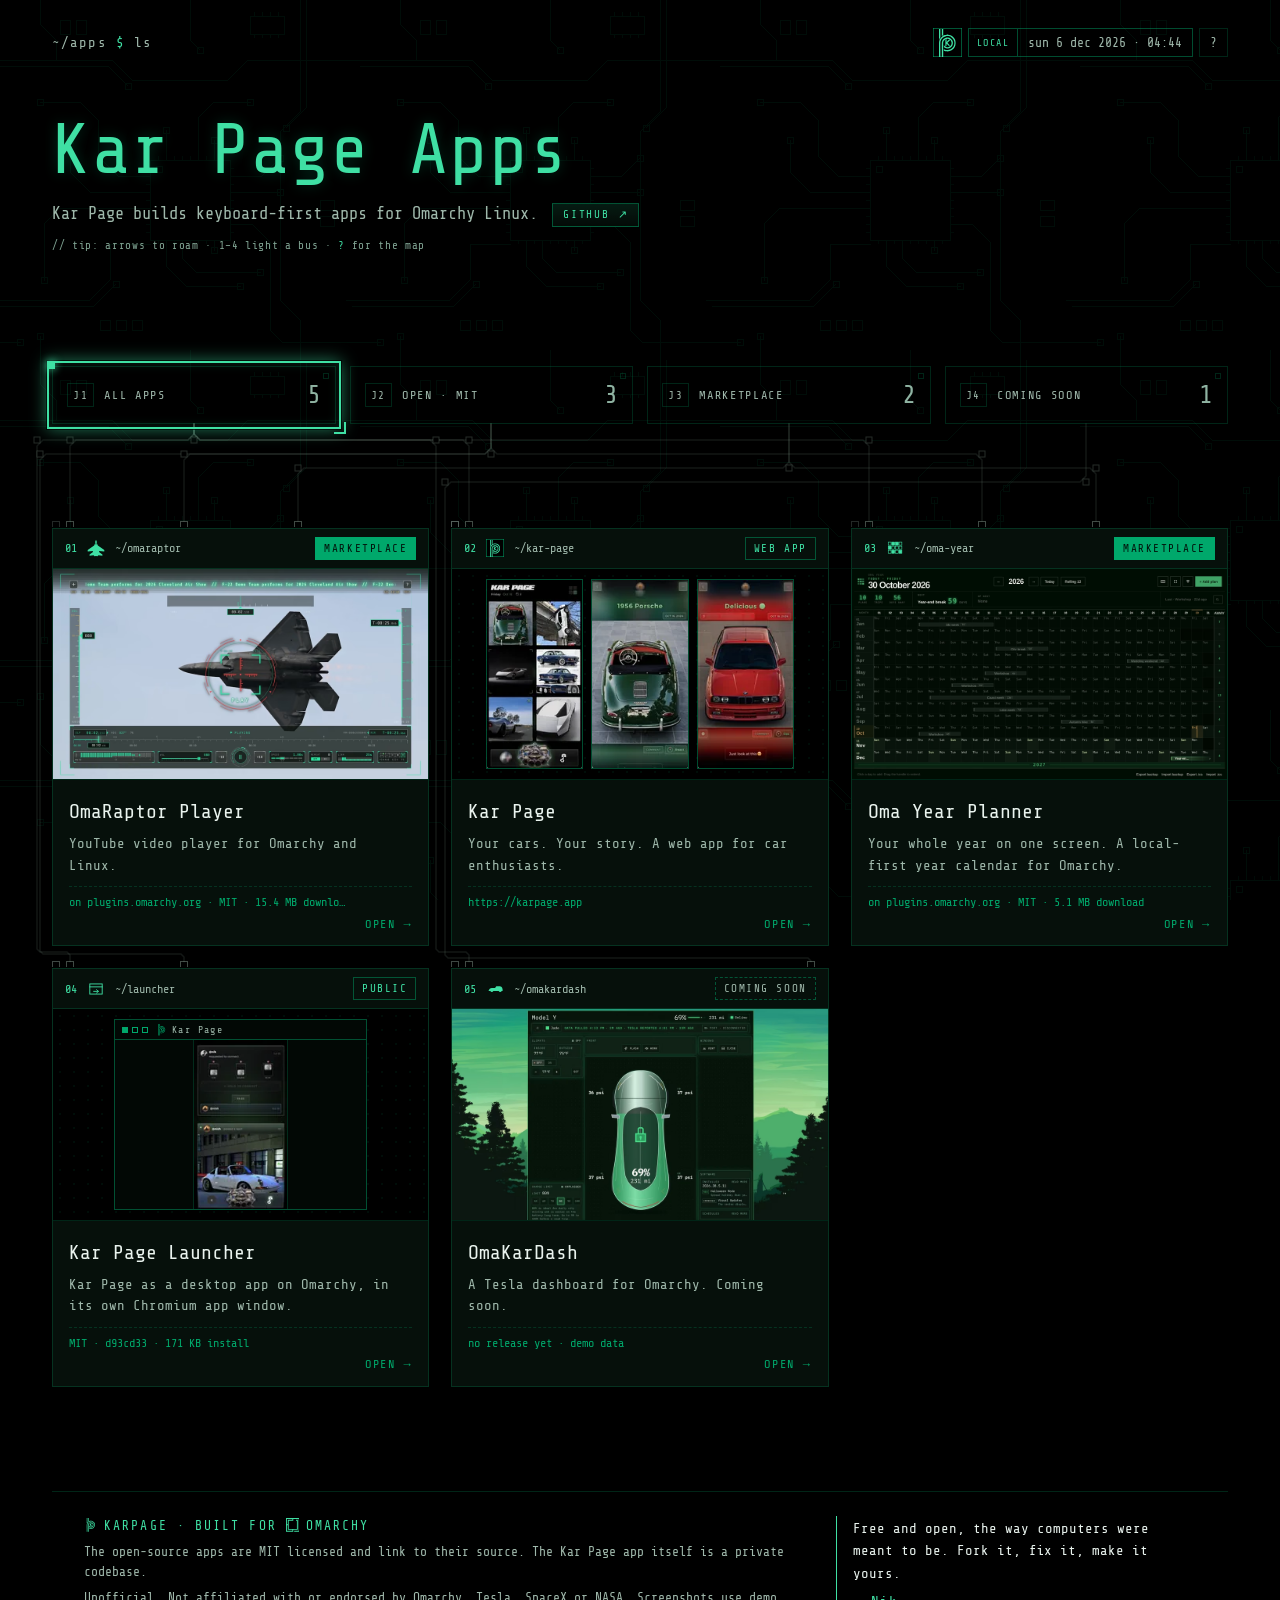
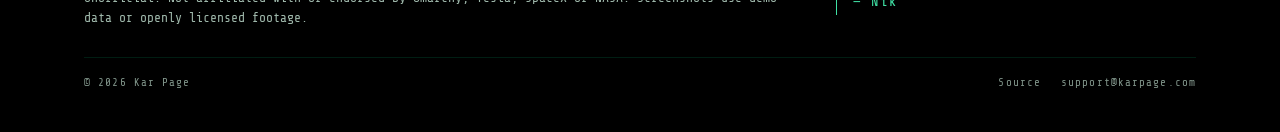
==== site/index.html @ 8bc7c460 "Home: circuit-trace board, calm header, stacked phone top bar, faint PCB background - Filter becomes" ====
<!DOCTYPE html>
<html lang="en">
<head>
<meta charset="utf-8">
<meta name="viewport" content="width=device-width, initial-scale=1, maximum-scale=1, user-scalable=no">
<meta name="color-scheme" content="dark">
<meta name="theme-color" content="#000000">
<meta name="referrer" content="no-referrer">
<meta http-equiv="Content-Security-Policy" content="default-src 'self'; img-src 'self'; style-src 'self'; script-src 'self'; font-src 'self'; base-uri 'none'; form-action 'none'; object-src 'none'; frame-src https://karpage.app">
<title>Kar Page Apps</title>
<meta name="description" content="Kar Page Apps: Open tools for people who drive computers. OmaRaptor Player, a free YouTube video player for Omarchy and Linux, plus Kar Page, Oma Year Planner, the Kar Page Launcher and OmaKarDash.">
<meta name="keywords" content="Omarchy apps, YouTube player, video player, YouTube video player for Omarchy, YouTube video player for Linux, Hyprland, mpv, yt-dlp, OmaRaptor Player, Kar Page, Oma Year Planner">
<link rel="canonical" href="https://apps.karpage.com/">
<meta property="og:type" content="website">
<meta property="og:site_name" content="Kar Page Apps">
<meta property="og:title" content="Kar Page Apps">
<meta property="og:description" content="Kar Page Apps: Open tools for people who drive computers. OmaRaptor Player, a free YouTube video player for Omarchy and Linux, plus Kar Page, Oma Year Planner, the Kar Page Launcher and OmaKarDash.">
<meta property="og:url" content="https://apps.karpage.com/">
<meta property="og:image" content="https://apps.karpage.com/img/og-home.png">
<meta property="og:image:type" content="image/png">
<meta property="og:image:width" content="1200">
<meta property="og:image:height" content="630">
<meta property="og:image:alt" content="Kar Page Apps: a jade terminal window running ~/apps $ ls">
<meta name="twitter:image" content="https://apps.karpage.com/img/og-home.png">
<meta name="twitter:card" content="summary_large_image">
<link rel="icon" href="favicon.ico" sizes="16x16 32x32 48x48">
<link rel="icon" href="favicon.svg" type="image/svg+xml">
<link rel="apple-touch-icon" href="apple-touch-icon.png">
<link rel="manifest" href="site.webmanifest">
<link rel="preload" href="fonts/ShareTechMono-Regular.woff2" as="font" type="font/woff2" crossorigin>
<link rel="stylesheet" href="styles.css">
</head>
<body class="home">
<svg class="kpm-defs" width="0" height="0" aria-hidden="true" focusable="false"><defs><linearGradient id="kpm-g" x1="0" y1="0" x2="1" y2="1"><stop offset="0" stop-color="#a6f7d8"/><stop offset=".42" stop-color="#3fe0a4"/><stop offset=".5" stop-color="#7cefc4"/><stop offset=".58" stop-color="#3fe0a4"/><stop offset="1" stop-color="#1fb47f"/></linearGradient></defs><symbol id="kpm" viewBox="0 0 2500 4172"><path fill-rule="evenodd" d="M1 4171C0 4170 0 2060 1 2036C9 1872 42 1727 107 1579C117 1556 144 1503 156 1481C235 1339 340 1215 466 1113C584 1017 719 944 864 897C956 867 1055 848 1154 840C1215 835 1289 835 1352 841C1601 861 1838 955 2034 1113C2136 1195 2228 1297 2299 1407C2347 1481 2387 1559 2418 1641C2459 1748 2486 1864 2495 1980C2499 2019 2499 2037 2499 2086C2499 2136 2499 2153 2495 2193C2468 2516 2317 2814 2071 3029C2031 3063 1989 3095 1942 3127C1707 3284 1427 3355 1144 3331C1006 3320 872 3286 745 3230L727 3222 L727 3107C727 3015 727 2993 728 2992C729 2992 737 2996 745 3001C765 3012 812 3035 832 3044C949 3094 1067 3122 1193 3129C1218 3130 1282 3130 1307 3129C1539 3116 1755 3029 1931 2878C2105 2728 2227 2522 2273 2298C2287 2228 2293 2174 2294 2101C2295 2029 2291 1980 2280 1915C2234 1631 2071 1379 1830 1217C1752 1165 1669 1125 1580 1095C1495 1067 1414 1051 1316 1044C1293 1042 1207 1042 1184 1044C1128 1048 1092 1053 1044 1063C910 1089 785 1141 671 1217C572 1283 483 1367 412 1463C329 1574 270 1699 237 1832C223 1888 214 1939 208 2006C207 2024 207 2090 206 3098L206 4172 L103 4172C47 4172 1 4172 1 4171ZM422 4171C422 4170 422 3691 422 3106C423 2113 423 2042 424 2024C427 1990 431 1963 436 1937C463 1785 532 1646 637 1530C661 1503 701 1466 731 1441C851 1345 994 1284 1146 1265C1185 1260 1196 1260 1250 1260C1304 1260 1315 1260 1354 1265C1483 1281 1607 1328 1714 1401C1832 1481 1927 1590 1991 1718C2095 1925 2106 2172 2021 2389C1990 2467 1949 2538 1896 2603C1853 2657 1802 2707 1746 2748C1583 2871 1378 2929 1174 2910C1015 2896 864 2836 740 2738L727 2728 L727 2578C727 2434 727 2429 729 2429C730 2429 732 2432 735 2436C757 2469 796 2514 827 2542C925 2632 1042 2687 1171 2703C1199 2707 1209 2708 1250 2708C1291 2708 1301 2707 1329 2703C1529 2678 1702 2558 1798 2380C1841 2302 1865 2217 1871 2125C1873 2103 1872 2048 1870 2027C1859 1921 1826 1829 1769 1742C1744 1706 1723 1680 1690 1647C1668 1625 1656 1614 1636 1598C1497 1488 1319 1443 1144 1473C952 1506 785 1629 696 1803C660 1873 640 1941 630 2026C629 2041 629 2104 628 3106L628 4172 L525 4172C444 4172 423 4172 422 4171ZM1333 2400L1130 2198 L1130 2300C1130 2356 1130 2409 1129 2419C1127 2447 1123 2465 1111 2488C1089 2532 1048 2565 998 2578C985 2582 970 2584 959 2584L950 2584 L950 2135L951 1686 L953 1674C965 1620 1000 1575 1047 1550C1059 1544 1075 1538 1087 1536C1095 1534 1126 1531 1129 1532C1130 1533 1130 1558 1130 1734L1130 1934 L1268 1793C1366 1693 1408 1650 1414 1645C1420 1640 1428 1636 1438 1631C1456 1622 1466 1618 1483 1614C1494 1612 1496 1612 1516 1612C1535 1612 1540 1612 1548 1614C1576 1620 1601 1631 1630 1651C1644 1660 1646 1663 1645 1664C1645 1666 1294 2026 1269 2051L1254 2067 L1401 2215C1482 2296 1550 2365 1553 2367C1563 2380 1574 2399 1580 2416C1594 2455 1593 2501 1579 2539C1573 2557 1561 2578 1550 2591C1547 2595 1537 2603 1536 2603C1536 2603 1444 2512 1333 2400ZM0 1621C0 1620 0 1255 0 810L0 0 L103 0L206 0 L206 632L206 1262 L196 1276C122 1371 59 1481 13 1598C4 1620 2 1624 0 1621ZM422 1042C422 1041 422 806 422 520L422 0 L525 0L628 0 L628 456L628 911 L610 921C555 951 500 986 447 1026C435 1035 425 1043 424 1043C423 1043 423 1042 422 1042Z"/></symbol></svg>
<a class="skip" href="#apps">Skip to apps</a>
<div class="wrap home-w">
<svg class="tr" id="tr" aria-hidden="true" focusable="false"></svg>
<header class="mast">
<div class="mhead">
<p class="prompt">~/apps <span>$</span> ls</p>
<h1>Kar Page Apps</h1>
<div class="ckrow"><button class="kpbox" type="button" aria-haspopup="dialog" aria-label="Kar Page. Open the preview card"><svg class="kpm" viewBox="0 0 2500 4172" aria-hidden="true" focusable="false"><use href="#kpm"/></svg></button><p class="clock" aria-hidden="true"><b>local</b><time>--- -- --- ---- · --:--</time></p><span class="keys qk" aria-hidden="true"><span class="qw"><kbd data-key="ArrowLeft">←</kbd><kbd data-key="ArrowUp">↑</kbd><kbd data-key="ArrowDown">↓</kbd><kbd data-key="ArrowRight">→</kbd></span><kbd class="qq" data-key="?">?</kbd></span></div>
</div>
<div class="pitchrow"><p class="pitch">Kar Page builds keyboard-first apps for Omarchy Linux.</p><a class="kact" href="https://github.com/KarPage" rel="noopener"><span class="kact-k">GITHUB</span><span class="kact-a" aria-hidden="true">↗</span></a></div>
<p class="ktip" aria-hidden="true"><span>// tip:</span> <i class="t-kb">arrows to roam · 1–4 light a bus · <b>?</b> for the map</i><i class="t-touch">tap a bus to light its apps · tap a card to open</i></p>
<!-- hand-made home board: tools/build-site.py leaves index.html alone -->
<p class="probe" id="probe" aria-live="polite"><span class="probe-t"></span><button class="reset" type="button" hidden>× ALL</button></p>
<div class="pads" role="group" aria-label="Filter apps"><button class="pad" type="button" aria-pressed="false" aria-controls="grid" data-filter="all" data-name="all apps" aria-label="All apps: 5 apps"><i class="pled" aria-hidden="true"></i><span class="ref" aria-hidden="true">J1</span><span class="pk" aria-hidden="true"><span class="pl">all apps</span><span class="ps">all</span></span><span class="pv" aria-hidden="true">5</span></button><button class="pad" type="button" aria-pressed="false" aria-controls="grid" data-filter="open" data-name="open source · MIT" aria-label="Open source · mit: 3 apps"><i class="pled" aria-hidden="true"></i><span class="ref" aria-hidden="true">J2</span><span class="pk" aria-hidden="true"><span class="pl">open · MIT</span><span class="ps">open</span></span><span class="pv" aria-hidden="true">3</span></button><button class="pad" type="button" aria-pressed="false" aria-controls="grid" data-filter="marketplace" data-name="omarchy marketplace" aria-label="Omarchy marketplace: 2 apps"><i class="pled" aria-hidden="true"></i><span class="ref" aria-hidden="true">J3</span><span class="pk" aria-hidden="true"><span class="pl">marketplace</span><span class="ps">mkt</span></span><span class="pv" aria-hidden="true">2</span></button><button class="pad" type="button" aria-pressed="false" aria-controls="grid" data-filter="soon" data-name="coming soon" aria-label="Coming soon: 1 app"><i class="pled" aria-hidden="true"></i><span class="ref" aria-hidden="true">J4</span><span class="pk" aria-hidden="true"><span class="pl">coming soon</span><span class="ps">soon</span></span><span class="pv" aria-hidden="true">1</span></button></div>
<div class="bus" aria-hidden="true"></div>
</header>
<main id="apps" tabindex="-1">
<ul class="tiles" id="grid">
<li data-tags="all open marketplace"><a class="tile" href="/omaraptor">
<div class="tile-bar"><span class="num">01</span><span class="mark" aria-hidden="true"><svg viewBox="0 0 32 32" fill="currentColor"><path fill-rule="evenodd" d="M16 1.25 17.3 4.6 17.9 8.4 19.3 11.6 30.75 19.6 30.75 22 21.3 21.4 21.9 23.6 27.4 27.6 27.4 29.9 20.4 28.9 18.6 30.75 16 30 13.4 30.75 11.6 28.9 4.6 29.9 4.6 27.6 10.1 23.6 10.7 21.4 1.25 22 1.25 19.6 12.7 11.6 14.1 8.4 14.7 4.6ZM16 5.4 16.75 8 16 11.2 15.25 8Z"/></svg></span><span class="tile-path">~/omaraptor</span><span class="badge s-marketplace">MARKETPLACE</span></div>
<div class="tile-shot"><picture><source type="image/avif" srcset="img/omr-f22-fs-lock.avif 1x, img/omr-f22-fs-lock-2x.avif 2x"><source type="image/webp" srcset="img/omr-f22-fs-lock.webp 1x, img/omr-f22-fs-lock-2x.webp 2x"><img draggable="false" src="img/omr-f22-fs-lock.png" alt="OmaRaptor Player fullscreen: the reticle locks on an F-22 Raptor filling the frame, with the full cockpit HUD, title ticker, heading tape, volume and remaining-time tapes, the control bar and the live audio meter." width="960" height="540" decoding="async" loading="eager" fetchpriority="high"></picture></div>
<div class="tile-body"><h2>OmaRaptor Player</h2><p>YouTube video player for Omarchy and Linux.</p><code class="tile-meta">on plugins.omarchy.org · MIT · 15.4 MB download</code><span class="go" aria-hidden="true">OPEN →</span></div>
</a></li>
<li data-tags="all"><a class="tile" href="/kar-page">
<div class="tile-bar"><span class="num">02</span><span class="mark kp" aria-hidden="true"><svg viewBox="0 0 2500 4172" fill="currentColor"><path fill-rule="evenodd" d="M1 4171C0 4170 0 2060 1 2036C9 1872 42 1727 107 1579C117 1556 144 1503 156 1481C235 1339 340 1215 466 1113C584 1017 719 944 864 897C956 867 1055 848 1154 840C1215 835 1289 835 1352 841C1601 861 1838 955 2034 1113C2136 1195 2228 1297 2299 1407C2347 1481 2387 1559 2418 1641C2459 1748 2486 1864 2495 1980C2499 2019 2499 2037 2499 2086C2499 2136 2499 2153 2495 2193C2468 2516 2317 2814 2071 3029C2031 3063 1989 3095 1942 3127C1707 3284 1427 3355 1144 3331C1006 3320 872 3286 745 3230L727 3222 L727 3107C727 3015 727 2993 728 2992C729 2992 737 2996 745 3001C765 3012 812 3035 832 3044C949 3094 1067 3122 1193 3129C1218 3130 1282 3130 1307 3129C1539 3116 1755 3029 1931 2878C2105 2728 2227 2522 2273 2298C2287 2228 2293 2174 2294 2101C2295 2029 2291 1980 2280 1915C2234 1631 2071 1379 1830 1217C1752 1165 1669 1125 1580 1095C1495 1067 1414 1051 1316 1044C1293 1042 1207 1042 1184 1044C1128 1048 1092 1053 1044 1063C910 1089 785 1141 671 1217C572 1283 483 1367 412 1463C329 1574 270 1699 237 1832C223 1888 214 1939 208 2006C207 2024 207 2090 206 3098L206 4172 L103 4172C47 4172 1 4172 1 4171ZM422 4171C422 4170 422 3691 422 3106C423 2113 423 2042 424 2024C427 1990 431 1963 436 1937C463 1785 532 1646 637 1530C661 1503 701 1466 731 1441C851 1345 994 1284 1146 1265C1185 1260 1196 1260 1250 1260C1304 1260 1315 1260 1354 1265C1483 1281 1607 1328 1714 1401C1832 1481 1927 1590 1991 1718C2095 1925 2106 2172 2021 2389C1990 2467 1949 2538 1896 2603C1853 2657 1802 2707 1746 2748C1583 2871 1378 2929 1174 2910C1015 2896 864 2836 740 2738L727 2728 L727 2578C727 2434 727 2429 729 2429C730 2429 732 2432 735 2436C757 2469 796 2514 827 2542C925 2632 1042 2687 1171 2703C1199 2707 1209 2708 1250 2708C1291 2708 1301 2707 1329 2703C1529 2678 1702 2558 1798 2380C1841 2302 1865 2217 1871 2125C1873 2103 1872 2048 1870 2027C1859 1921 1826 1829 1769 1742C1744 1706 1723 1680 1690 1647C1668 1625 1656 1614 1636 1598C1497 1488 1319 1443 1144 1473C952 1506 785 1629 696 1803C660 1873 640 1941 630 2026C629 2041 629 2104 628 3106L628 4172 L525 4172C444 4172 423 4172 422 4171ZM1333 2400L1130 2198 L1130 2300C1130 2356 1130 2409 1129 2419C1127 2447 1123 2465 1111 2488C1089 2532 1048 2565 998 2578C985 2582 970 2584 959 2584L950 2584 L950 2135L951 1686 L953 1674C965 1620 1000 1575 1047 1550C1059 1544 1075 1538 1087 1536C1095 1534 1126 1531 1129 1532C1130 1533 1130 1558 1130 1734L1130 1934 L1268 1793C1366 1693 1408 1650 1414 1645C1420 1640 1428 1636 1438 1631C1456 1622 1466 1618 1483 1614C1494 1612 1496 1612 1516 1612C1535 1612 1540 1612 1548 1614C1576 1620 1601 1631 1630 1651C1644 1660 1646 1663 1645 1664C1645 1666 1294 2026 1269 2051L1254 2067 L1401 2215C1482 2296 1550 2365 1553 2367C1563 2380 1574 2399 1580 2416C1594 2455 1593 2501 1579 2539C1573 2557 1561 2578 1550 2591C1547 2595 1537 2603 1536 2603C1536 2603 1444 2512 1333 2400ZM0 1621C0 1620 0 1255 0 810L0 0 L103 0L206 0 L206 632L206 1262 L196 1276C122 1371 59 1481 13 1598C4 1620 2 1624 0 1621ZM422 1042C422 1041 422 806 422 520L422 0 L525 0L628 0 L628 456L628 911 L610 921C555 951 500 986 447 1026C435 1035 425 1043 424 1043C423 1043 423 1042 422 1042Z"/></svg></span><span class="tile-path">~/kar-page</span><span class="badge s-web-app">WEB APP</span></div>
<div class="tile-shot trio"><img draggable="false" src="img/kp-t1-grid.webp" srcset="img/kp-t1-grid.webp 1x, img/kp-t1-grid-2x.webp 2x" alt="Kar Page home grid of car spots" width="122" height="240" decoding="async" loading="lazy"><img draggable="false" src="img/kp-t2-porsche.webp" srcset="img/kp-t2-porsche.webp 1x, img/kp-t2-porsche-2x.webp 2x" alt="Kar Page post of a green 1956 Porsche" width="122" height="240" decoding="async" loading="lazy"><img draggable="false" src="img/kp-t3-m3.webp" srcset="img/kp-t3-m3.webp 1x, img/kp-t3-m3-2x.webp 2x" alt="Kar Page post of a red BMW M3" width="122" height="240" decoding="async" loading="lazy"></div>
<div class="tile-body"><h2>Kar Page</h2><p>Your cars. Your story. A web app for car enthusiasts.</p><code class="tile-meta">https://karpage.app</code><span class="go" aria-hidden="true">OPEN →</span></div>
</a></li>
<li data-tags="all open marketplace"><a class="tile" href="/oma-year">
<div class="tile-bar"><span class="num">03</span><span class="mark" aria-hidden="true"><svg viewBox="0 0 32 32" fill="none" stroke="currentColor" stroke-width="1"><rect x="4.0" y="5.5" width="5" height="5.4"/><rect x="10.4" y="5.5" width="5" height="5.4" fill="currentColor"/><rect x="16.8" y="5.5" width="5" height="5.4" fill="currentColor"/><rect x="23.2" y="5.5" width="5" height="5.4"/><rect x="4.0" y="12.7" width="5" height="5.4" fill="currentColor"/><rect x="10.4" y="12.7" width="5" height="5.4"/><rect x="16.8" y="12.7" width="5" height="5.4"/><rect x="23.2" y="12.7" width="5" height="5.4"/><rect x="4.0" y="19.9" width="5" height="5.4"/><rect x="10.4" y="19.9" width="5" height="5.4" fill="currentColor"/><rect x="16.8" y="19.9" width="5" height="5.4"/><rect x="23.2" y="19.9" width="5" height="5.4" fill="currentColor"/></svg></span><span class="tile-path">~/oma-year</span><span class="badge s-marketplace">MARKETPLACE</span></div>
<div class="tile-shot"><picture><source type="image/avif" srcset="img/oyp-board.avif 1x, img/oyp-board-2x.avif 2x"><source type="image/webp" srcset="img/oyp-board.webp 1x, img/oyp-board-2x.webp 2x"><img draggable="false" src="img/oyp-board.png" alt="Oma Year Planner with the full 2026 year on one board: the built-in demo plans Ski week, City break, Wedding weekend, Workshop, Coast week, Lake week, Autumn hike and Year-end break, with plans, trips and days-away counts on the strip and today marked in October." width="960" height="540" decoding="async" loading="lazy"></picture></div>
<div class="tile-body"><h2>Oma Year Planner</h2><p>Your whole year on one screen. A local-first year calendar for Omarchy.</p><code class="tile-meta">on plugins.omarchy.org · MIT · 5.1 MB download</code><span class="go" aria-hidden="true">OPEN →</span></div>
</a></li>
<li data-tags="all open"><a class="tile" href="/launcher">
<div class="tile-bar"><span class="num">04</span><span class="mark" aria-hidden="true"><svg viewBox="0 0 32 32" fill="none" stroke="currentColor" stroke-width="1.6" stroke-linecap="square"><rect x="5" y="7" width="22" height="18"/><path d="M5 12.2h22M12 20.2h8M17.2 17.4 20.2 20.2 17.2 23"/></svg></span><span class="tile-path">~/launcher</span><span class="badge s-public">PUBLIC</span></div>
<div class="tile-shot winbox"><div class="win"><div class="win-bar"><span class="win-ctl" aria-hidden="true"><i></i><i></i><i></i></span><b><svg class="g" aria-hidden="true" focusable="false" viewBox="0 0 2500 4172" fill="currentColor"><path fill-rule="evenodd" d="M1 4171C0 4170 0 2060 1 2036C9 1872 42 1727 107 1579C117 1556 144 1503 156 1481C235 1339 340 1215 466 1113C584 1017 719 944 864 897C956 867 1055 848 1154 840C1215 835 1289 835 1352 841C1601 861 1838 955 2034 1113C2136 1195 2228 1297 2299 1407C2347 1481 2387 1559 2418 1641C2459 1748 2486 1864 2495 1980C2499 2019 2499 2037 2499 2086C2499 2136 2499 2153 2495 2193C2468 2516 2317 2814 2071 3029C2031 3063 1989 3095 1942 3127C1707 3284 1427 3355 1144 3331C1006 3320 872 3286 745 3230L727 3222 L727 3107C727 3015 727 2993 728 2992C729 2992 737 2996 745 3001C765 3012 812 3035 832 3044C949 3094 1067 3122 1193 3129C1218 3130 1282 3130 1307 3129C1539 3116 1755 3029 1931 2878C2105 2728 2227 2522 2273 2298C2287 2228 2293 2174 2294 2101C2295 2029 2291 1980 2280 1915C2234 1631 2071 1379 1830 1217C1752 1165 1669 1125 1580 1095C1495 1067 1414 1051 1316 1044C1293 1042 1207 1042 1184 1044C1128 1048 1092 1053 1044 1063C910 1089 785 1141 671 1217C572 1283 483 1367 412 1463C329 1574 270 1699 237 1832C223 1888 214 1939 208 2006C207 2024 207 2090 206 3098L206 4172 L103 4172C47 4172 1 4172 1 4171ZM422 4171C422 4170 422 3691 422 3106C423 2113 423 2042 424 2024C427 1990 431 1963 436 1937C463 1785 532 1646 637 1530C661 1503 701 1466 731 1441C851 1345 994 1284 1146 1265C1185 1260 1196 1260 1250 1260C1304 1260 1315 1260 1354 1265C1483 1281 1607 1328 1714 1401C1832 1481 1927 1590 1991 1718C2095 1925 2106 2172 2021 2389C1990 2467 1949 2538 1896 2603C1853 2657 1802 2707 1746 2748C1583 2871 1378 2929 1174 2910C1015 2896 864 2836 740 2738L727 2728 L727 2578C727 2434 727 2429 729 2429C730 2429 732 2432 735 2436C757 2469 796 2514 827 2542C925 2632 1042 2687 1171 2703C1199 2707 1209 2708 1250 2708C1291 2708 1301 2707 1329 2703C1529 2678 1702 2558 1798 2380C1841 2302 1865 2217 1871 2125C1873 2103 1872 2048 1870 2027C1859 1921 1826 1829 1769 1742C1744 1706 1723 1680 1690 1647C1668 1625 1656 1614 1636 1598C1497 1488 1319 1443 1144 1473C952 1506 785 1629 696 1803C660 1873 640 1941 630 2026C629 2041 629 2104 628 3106L628 4172 L525 4172C444 4172 423 4172 422 4171ZM1333 2400L1130 2198 L1130 2300C1130 2356 1130 2409 1129 2419C1127 2447 1123 2465 1111 2488C1089 2532 1048 2565 998 2578C985 2582 970 2584 959 2584L950 2584 L950 2135L951 1686 L953 1674C965 1620 1000 1575 1047 1550C1059 1544 1075 1538 1087 1536C1095 1534 1126 1531 1129 1532C1130 1533 1130 1558 1130 1734L1130 1934 L1268 1793C1366 1693 1408 1650 1414 1645C1420 1640 1428 1636 1438 1631C1456 1622 1466 1618 1483 1614C1494 1612 1496 1612 1516 1612C1535 1612 1540 1612 1548 1614C1576 1620 1601 1631 1630 1651C1644 1660 1646 1663 1645 1664C1645 1666 1294 2026 1269 2051L1254 2067 L1401 2215C1482 2296 1550 2365 1553 2367C1563 2380 1574 2399 1580 2416C1594 2455 1593 2501 1579 2539C1573 2557 1561 2578 1550 2591C1547 2595 1537 2603 1536 2603C1536 2603 1444 2512 1333 2400ZM0 1621C0 1620 0 1255 0 810L0 0 L103 0L206 0 L206 632L206 1262 L196 1276C122 1371 59 1481 13 1598C4 1620 2 1624 0 1621ZM422 1042C422 1041 422 806 422 520L422 0 L525 0L628 0 L628 456L628 911 L610 921C555 951 500 986 447 1026C435 1035 425 1043 424 1043C423 1043 423 1042 422 1042Z"/></svg>Kar Page</b></div><div class="win-body"><img draggable="false" src="img/kp-launcher.webp" srcset="img/kp-launcher.webp 1x, img/kp-launcher-2x.webp 2x" alt="Kar Page in the Launcher app window" width="111" height="200" decoding="async" loading="lazy"></div></div></div>
<div class="tile-body"><h2>Kar Page Launcher</h2><p>Kar Page as a desktop app on Omarchy, in its own Chromium app window.</p><code class="tile-meta">MIT · d93cd33 · 171 KB install</code><span class="go" aria-hidden="true">OPEN →</span></div>
</a></li>
<li data-tags="all soon"><a class="tile" href="/omakardash">
<div class="tile-bar"><span class="num">05</span><span class="mark" aria-hidden="true"><svg viewBox="0 0 32 32" fill="currentColor"><path d="M4.5 19.5c1-3.6 3-5.4 6-5.4h5.6l2.2-3.2h6.4c2 0 3.4 1.3 4 3l.8 2.4v3.2h-1.7a2.7 2.7 0 0 1-5.2 0h-9.6a2.7 2.7 0 0 1-5.2 0H4.5v-2.8z"/></svg></span><span class="tile-path">~/omakardash</span><span class="badge s-coming-soon">COMING SOON</span></div>
<div class="tile-shot"><picture><source type="image/avif" srcset="img/okd6-jade.avif 1x, img/okd6-jade-2x.avif 2x"><source type="image/webp" srcset="img/okd6-jade.webp 1x, img/okd6-jade-2x.webp 2x"><img draggable="false" src="img/okd6-jade.png" alt="OmaKarDash Jade theme on a Model Y: 69 percent charge and 231 miles, unplugged with an 80 percent charge limit, climate off at 77°F inside and 75°F outside, tires at 36 and 37 psi, the car locked, and software 2026.38.5.11 installed. Flash, honk, vent and close controls sit on the panels." width="960" height="583" decoding="async" loading="lazy"></picture></div>
<div class="tile-body"><h2>OmaKarDash</h2><p>A Tesla dashboard for Omarchy. Coming soon.</p><code class="tile-meta">no release yet · demo data</code><span class="go" aria-hidden="true">OPEN →</span></div>
</a></li>
</ul>
</main>
<footer class="foot">
<div class="foot-top">
<div class="foot-main">
<p class="foot-brand"><svg class="g" aria-hidden="true" focusable="false" viewBox="0 0 2500 4172" fill="currentColor"><path fill-rule="evenodd" d="M1 4171C0 4170 0 2060 1 2036C9 1872 42 1727 107 1579C117 1556 144 1503 156 1481C235 1339 340 1215 466 1113C584 1017 719 944 864 897C956 867 1055 848 1154 840C1215 835 1289 835 1352 841C1601 861 1838 955 2034 1113C2136 1195 2228 1297 2299 1407C2347 1481 2387 1559 2418 1641C2459 1748 2486 1864 2495 1980C2499 2019 2499 2037 2499 2086C2499 2136 2499 2153 2495 2193C2468 2516 2317 2814 2071 3029C2031 3063 1989 3095 1942 3127C1707 3284 1427 3355 1144 3331C1006 3320 872 3286 745 3230L727 3222 L727 3107C727 3015 727 2993 728 2992C729 2992 737 2996 745 3001C765 3012 812 3035 832 3044C949 3094 1067 3122 1193 3129C1218 3130 1282 3130 1307 3129C1539 3116 1755 3029 1931 2878C2105 2728 2227 2522 2273 2298C2287 2228 2293 2174 2294 2101C2295 2029 2291 1980 2280 1915C2234 1631 2071 1379 1830 1217C1752 1165 1669 1125 1580 1095C1495 1067 1414 1051 1316 1044C1293 1042 1207 1042 1184 1044C1128 1048 1092 1053 1044 1063C910 1089 785 1141 671 1217C572 1283 483 1367 412 1463C329 1574 270 1699 237 1832C223 1888 214 1939 208 2006C207 2024 207 2090 206 3098L206 4172 L103 4172C47 4172 1 4172 1 4171ZM422 4171C422 4170 422 3691 422 3106C423 2113 423 2042 424 2024C427 1990 431 1963 436 1937C463 1785 532 1646 637 1530C661 1503 701 1466 731 1441C851 1345 994 1284 1146 1265C1185 1260 1196 1260 1250 1260C1304 1260 1315 1260 1354 1265C1483 1281 1607 1328 1714 1401C1832 1481 1927 1590 1991 1718C2095 1925 2106 2172 2021 2389C1990 2467 1949 2538 1896 2603C1853 2657 1802 2707 1746 2748C1583 2871 1378 2929 1174 2910C1015 2896 864 2836 740 2738L727 2728 L727 2578C727 2434 727 2429 729 2429C730 2429 732 2432 735 2436C757 2469 796 2514 827 2542C925 2632 1042 2687 1171 2703C1199 2707 1209 2708 1250 2708C1291 2708 1301 2707 1329 2703C1529 2678 1702 2558 1798 2380C1841 2302 1865 2217 1871 2125C1873 2103 1872 2048 1870 2027C1859 1921 1826 1829 1769 1742C1744 1706 1723 1680 1690 1647C1668 1625 1656 1614 1636 1598C1497 1488 1319 1443 1144 1473C952 1506 785 1629 696 1803C660 1873 640 1941 630 2026C629 2041 629 2104 628 3106L628 4172 L525 4172C444 4172 423 4172 422 4171ZM1333 2400L1130 2198 L1130 2300C1130 2356 1130 2409 1129 2419C1127 2447 1123 2465 1111 2488C1089 2532 1048 2565 998 2578C985 2582 970 2584 959 2584L950 2584 L950 2135L951 1686 L953 1674C965 1620 1000 1575 1047 1550C1059 1544 1075 1538 1087 1536C1095 1534 1126 1531 1129 1532C1130 1533 1130 1558 1130 1734L1130 1934 L1268 1793C1366 1693 1408 1650 1414 1645C1420 1640 1428 1636 1438 1631C1456 1622 1466 1618 1483 1614C1494 1612 1496 1612 1516 1612C1535 1612 1540 1612 1548 1614C1576 1620 1601 1631 1630 1651C1644 1660 1646 1663 1645 1664C1645 1666 1294 2026 1269 2051L1254 2067 L1401 2215C1482 2296 1550 2365 1553 2367C1563 2380 1574 2399 1580 2416C1594 2455 1593 2501 1579 2539C1573 2557 1561 2578 1550 2591C1547 2595 1537 2603 1536 2603C1536 2603 1444 2512 1333 2400ZM0 1621C0 1620 0 1255 0 810L0 0 L103 0L206 0 L206 632L206 1262 L196 1276C122 1371 59 1481 13 1598C4 1620 2 1624 0 1621ZM422 1042C422 1041 422 806 422 520L422 0 L525 0L628 0 L628 456L628 911 L610 921C555 951 500 986 447 1026C435 1035 425 1043 424 1043C423 1043 423 1042 422 1042Z"/></svg>KARPAGE · BUILT FOR <svg class="g" viewBox="0 0 24 24" aria-hidden="true" focusable="false"><path fill="currentColor" d="M0 0v24h12.8v-3.2h8V3.2h-3.2v1.6h1.6v14.4H4.8V4.8h8V1.6h9.6v20.8h-8V24H24V0Zm1.6 1.6h9.6v1.6h-8v8H1.6Zm0 11.2h1.6v8h8v1.6H1.6Z"/></svg>OMARCHY</p>
<p>The open-source apps are MIT licensed and link to their source. The Kar Page app itself is a private codebase.</p>
<p>Unofficial. Not affiliated with or endorsed by Omarchy, Tesla, SpaceX or NASA. Screenshots use demo data or openly licensed footage.</p>
</div>
<blockquote class="foot-note"><p>Free and open, the way computers were meant to be. Fork it, fix it, make it yours.</p><cite>— Nik</cite></blockquote>
</div>
<div class="foot-legal"><span>© 2026 Kar Page</span><nav aria-label="Footer"><a href="https://github.com/KarPage" rel="noopener">Source</a><a href="mailto:support@karpage.com">support@karpage.com</a></nav></div>
</footer>
<script src="site.js"></script>
</body>
</html>
---- site/styles.css ----
@font-face {
  font-family: "Share Tech Mono";
  src: url(fonts/ShareTechMono-Regular.woff2) format("woff2");
  font-display: swap;
}

:root {
  color-scheme: dark;
  --bg: #000;
  --well: #06100b;
  --fg: #e9f3ee;
  --muted: #9fb8ab;
  --jade: #00a86b;
  --jade-hi: #3fe0a4;
  --line: rgba(0, 168, 107, 0.45);
  --line-dim: rgba(0, 168, 107, 0.22);
  --grid: rgba(0, 168, 107, 0.08);
  --glow: 0 0 14px rgba(0, 168, 107, 0.28);
  --ink: #02140c;
  --mono: "Share Tech Mono", ui-monospace, SFMono-Regular, Menlo, Consolas, "Liberation Mono", monospace;
}

@media (prefers-contrast: more) {
  :root {
    --fg: #fff;
    --muted: #fff;
    --jade: #5dffc3;
    --jade-hi: #5dffc3;
    --line: #5dffc3;
    --line-dim: #5dffc3;
    --grid: transparent;
    --glow: none;
  }
}

* { box-sizing: border-box; border-radius: 0; }

html {
  touch-action: pan-x pan-y;
  background: var(--bg);
  scroll-behavior: smooth;
  -webkit-text-size-adjust: 100%;
}

body {
  -webkit-user-select: none;
  user-select: none;
  -webkit-touch-callout: none;
  margin: 0;
  min-height: 100vh;
  color: var(--fg);
  font: 16px/1.55 var(--mono);
}

a { color: var(--jade-hi); text-decoration: none; }
a:hover { color: #fff; }
a:focus-visible, button:focus-visible, main:focus-visible { outline: 2px solid var(--jade-hi); outline-offset: 3px; }
main:focus { outline: none; }
img { display: block; max-width: 100%; height: auto; }
img, video, picture, figure.frame, .lb { -webkit-touch-callout: none; -webkit-user-select: none; user-select: none; -webkit-user-drag: none; }
.code pre { -webkit-user-select: text; user-select: text; }

.skip {
  position: absolute;
  left: 8px;
  top: -60px;
  z-index: 10;
  padding: 8px 12px;
  background: var(--jade);
  color: var(--ink);
}
.skip:focus { top: 8px; }

.wrap { max-width: 1240px; margin: 0 auto; padding: 0 32px; }

/* marks and badges */
.mark { display: inline-flex; width: 18px; height: 18px; color: var(--jade-hi); flex: none; }
.mark svg { width: 100%; height: 100%; }
.mark.big svg { overflow: visible; }
.mark.big { width: 44px; height: 44px; padding: 1px; border: 1px solid var(--line); background: var(--well); box-shadow: var(--glow); }
.badge {
  display: inline-block;
  padding: 2px 8px;
  border: 1px solid var(--line);
  color: var(--jade-hi);
  font-size: 11px;
  letter-spacing: 0.14em;
  white-space: nowrap;
}
.badge.s-marketplace { background: var(--jade); border-color: var(--jade); color: var(--ink); }
.badge.s-coming-soon { color: var(--muted); border-style: dashed; }

/* front page */
.mast { padding: 30px 0 26px; }
.prompt { margin: 0 0 6px; color: var(--muted); font-size: 14px; letter-spacing: 0.08em; }
.prompt span { color: var(--jade-hi); }
.mast h1 {
  margin: 0;
  font-size: clamp(40px, 6vw, 72px);
  font-weight: 400;
  line-height: 1.02;
  letter-spacing: 0.01em;
  color: var(--jade-hi);
  text-shadow: var(--glow);
}
.cursor {
  display: inline-block;
  width: 0.1em;
  height: 0.72em;
  margin-left: 0.12em;
  vertical-align: 0;
  background: var(--jade-hi);
  box-shadow: 0 0 6px rgba(63, 224, 164, 0.7), 0 0 14px rgba(0, 168, 107, 0.45);
  animation: blink 1.2s ease-in-out infinite;
}
.mhead { display: grid; grid-template-columns: minmax(0, 1fr) auto; grid-template-areas: "prompt ." "h1 clock"; align-items: center; column-gap: 24px; }
.mhead .prompt { grid-area: prompt; }
.mhead h1 { grid-area: h1; min-width: 0; }
.clock { grid-area: clock; margin: 0; display: flex; align-items: stretch; border: 1px solid var(--line); border-radius: 0; font-size: 13px; line-height: 1; white-space: nowrap; visibility: hidden; }
.clock.on { visibility: visible; }
/* Only the time colon blinks: 0.5 s on, 0.5 s dim, synced to the seconds. Opacity only, so nothing moves. */
.clock .cc { animation: ccs 1s steps(1, end) infinite; }
@keyframes ccb { 50% { opacity: 0; } }
@media (prefers-reduced-motion: reduce) { .clock .cc { animation: none; } }
.clock b { display: flex; align-items: center; padding: 7px 8px; font-weight: 400; font-size: 10px; letter-spacing: 0.14em; text-transform: uppercase; color: var(--jade-hi); border-right: 1px solid var(--line); }
.clock time { display: inline-block; min-width: 23ch; padding: 7px 10px; color: var(--muted); text-align: right; }
.lede.twl { height: 1.5em; line-height: 1.5; font-size: 20px; white-space: nowrap; overflow: hidden; }
.tw.p { font-size: var(--twf, 1em); color: var(--muted); text-shadow: none; letter-spacing: 0; }
.tw.p .sl { color: var(--jade-hi); }
.lede .cursor { width: 0.5em; height: 1em; margin-left: 0.15em; vertical-align: -0.16em; box-shadow: 0 0 6px rgba(63, 224, 164, 0.45); }
.tw.k .cursor { animation: none; opacity: 1; }
.tw-m { position: absolute; left: -9999px; top: 0; visibility: hidden; white-space: pre; }
@keyframes blink { 0%, 40% { opacity: 1; } 55%, 85% { opacity: 0.12; } 100% { opacity: 1; } }
.lede { margin: 10px 0 0; color: var(--muted); font-size: 18px; }

/* stat board: single-select filters */
.board {
  display: grid;
  grid-template-columns: repeat(5, minmax(0, 1fr));
  gap: 12px;
  margin: 18px 0 0;
}
.stat {
  position: relative;
  display: flex;
  flex-direction: column;
  align-items: flex-start;
  gap: 6px;
  padding: 12px 14px 14px;
  border: 1px solid var(--line);
  background: var(--well);
  color: var(--fg);
  font: inherit;
  text-align: left;
  cursor: pointer;
  transition: border-color 0.15s, box-shadow 0.15s, opacity 0.15s, background-color 0.15s;
}
.stat::after {
  content: "";
  position: absolute;
  left: 50%;
  top: 100%;
  width: 1px;
  height: 21px;
  background: var(--line-dim);
  transition: background-color 0.15s, box-shadow 0.15s;
}
.stat:hover { border-color: var(--jade-hi); box-shadow: var(--glow); }
.stat:hover .stat-k { color: var(--fg); }
.stat-k { color: var(--muted); font-size: 12px; letter-spacing: 0.12em; text-transform: uppercase; transition: color 0.15s; }
.stat-v { font-size: 30px; line-height: 1; color: var(--jade-hi); }
.stat-v .sg { width: 0.74em; height: 0.74em; margin-left: 0.26em; vertical-align: 0; }
.led {
  position: absolute;
  top: 12px;
  right: 12px;
  width: 7px;
  height: 7px;
  border: 1px solid var(--line);
  background: #021008;
  transition: background-color 0.15s, box-shadow 0.15s;
}
.board.has-active .stat[aria-pressed="false"] { opacity: 0.45; }
.board.has-active .stat[aria-pressed="false"]:hover { opacity: 0.85; }
.stat[aria-pressed="true"] {
  border-color: var(--jade-hi);
  background: rgba(0, 168, 107, 0.12);
  box-shadow: 0 0 0 1px var(--jade-hi), 0 0 22px rgba(63, 224, 164, 0.35), inset 0 0 18px rgba(0, 168, 107, 0.18);
}
.stat[aria-pressed="true"] .stat-k { color: var(--fg); }
.stat[aria-pressed="true"] .led { background: var(--jade-hi); box-shadow: 0 0 8px var(--jade-hi), 0 0 2px #fff; }
.stat[aria-pressed="true"]::after { background: var(--jade-hi); box-shadow: 0 0 6px var(--jade-hi); }
.traces { height: 20px; }
/* Tap on the preview panel: one jade glow-then-dim pass across the boxes, 120 ms apart (about 1 s in all). */
.board.pulse .stat { animation: nudge 560ms ease-in-out both; }
.board.pulse .stat .led { animation: nudge-led 560ms ease-in-out both; }
.board.pulse .stat:nth-child(2), .board.pulse .stat:nth-child(2) .led { animation-delay: 120ms; }
.board.pulse .stat:nth-child(3), .board.pulse .stat:nth-child(3) .led { animation-delay: 240ms; }
.board.pulse .stat:nth-child(4), .board.pulse .stat:nth-child(4) .led { animation-delay: 360ms; }
.board.pulse .stat:nth-child(5), .board.pulse .stat:nth-child(5) .led { animation-delay: 480ms; }
@keyframes nudge {
  40% { border-color: var(--jade-hi); background-color: rgba(0, 168, 107, 0.14); box-shadow: 0 0 0 1px var(--jade-hi), 0 0 22px rgba(63, 224, 164, 0.4), inset 0 0 18px rgba(0, 168, 107, 0.2); }
  75% { border-color: var(--line-dim); background-color: rgba(0, 0, 0, 0.25); box-shadow: none; }
}
@keyframes nudge-led { 40% { background: var(--jade-hi); box-shadow: 0 0 8px var(--jade-hi); } }
@media (prefers-reduced-motion: reduce) {
  .board.pulse .stat, .board.pulse .stat .led { animation: none; }
  .board.pulse .stat { border-color: var(--jade-hi); box-shadow: 0 0 0 1px var(--jade-hi); }
}

.panel {
  position: relative;
  margin: 0 0 28px;
  padding: 0;
  border: 1px solid var(--line);
  border-top-color: var(--jade);
  background: linear-gradient(rgba(0, 168, 107, 0.05), transparent 60%), var(--well);
  box-shadow: 0 -1px 0 rgba(63, 224, 164, 0.25), var(--glow);
}
.panel::before, .panel::after { content: ""; position: absolute; width: 14px; height: 14px; border: 2px solid var(--jade-hi); pointer-events: none; }
.panel::before { top: -4px; left: -4px; border-right: 0; border-bottom: 0; }
.panel::after { bottom: -4px; right: -4px; border-left: 0; border-top: 0; }
.panel-top {
  display: flex;
  justify-content: space-between;
  align-items: center;
  padding: 6px 14px;
  border-bottom: 1px solid var(--line-dim);
  color: var(--muted);
  font-size: 11px;
  letter-spacing: 0.22em;
}
.reset {
  padding: 3px 10px;
  border: 1px solid var(--jade);
  background: none;
  color: var(--jade-hi);
  font: 11px var(--mono);
  letter-spacing: 0.16em;
  cursor: pointer;
  transition: background-color 0.15s, color 0.15s;
}
.reset:hover { background: var(--jade); color: var(--ink); }
.reset[hidden], .tiles li[hidden] { display: none; }
.panel-body { padding: 12px 16px 14px; animation: boot 0.15s ease-out; }
.panel-h { margin: 0; color: var(--jade-hi); font-size: 14px; }
.panel-h span { margin-left: 10px; color: var(--muted); font-size: 12px; }
.rows { list-style: none; margin: 10px 0 0; padding: 0; }
.rows li {
  display: grid;
  grid-template-columns: minmax(180px, 240px) auto minmax(0, 1fr);
  align-items: center;
  gap: 14px;
  padding: 8px 0;
  border-top: 1px dashed var(--line-dim);
  font-size: 14px;
}
.row-app { display: flex; align-items: center; gap: 10px; color: var(--fg); }
.row-ext { min-width: 0; overflow: hidden; text-overflow: ellipsis; white-space: nowrap; color: var(--jade); font-size: 13px; }
a.row-ext:hover { color: var(--jade-hi); }
span.row-ext { color: var(--muted); }
.tiles li { animation: boot 0.15s ease-out; }
@keyframes boot { from { opacity: 0; transform: translateY(3px); } }

.tiles {
  list-style: none;
  margin: 0;
  padding: 0;
  display: grid;
  grid-template-columns: repeat(3, minmax(0, 1fr));
  gap: 18px;
}
.tiles li { display: flex; }
.tile {
  display: flex;
  flex-direction: column;
  width: 100%;
  border: 1px solid var(--line);
  background: var(--well);
  color: var(--fg);
  transition: border-color 0.15s, box-shadow 0.15s, transform 0.15s;
}
.tile:hover, .tile:focus-visible { color: var(--fg); border-color: var(--jade-hi); box-shadow: var(--glow); transform: translateY(-2px); }
.tile-bar {
  display: flex;
  align-items: center;
  gap: 10px;
  padding: 8px 12px;
  border-bottom: 1px solid var(--line-dim);
  font-size: 12px;
  color: var(--muted);
}
.num { color: var(--jade-hi); }
.tile-path { flex: 1; min-width: 0; overflow: hidden; text-overflow: ellipsis; white-space: nowrap; }
.tile-shot {
  position: relative;
  aspect-ratio: 16 / 9;
  overflow: hidden;
  background: #000;
  border-bottom: 1px solid var(--line-dim);
}
.tile-shot img { width: 100%; height: 100%; object-fit: cover; object-position: top center; }
.tile-shot.phone { background: radial-gradient(var(--grid) 1px, transparent 1px) 0 0 / 14px 14px, #000; }
.tile-shot.phone img { width: auto; height: 100%; margin: 0 auto; object-fit: contain; border-left: 1px solid var(--line-dim); border-right: 1px solid var(--line-dim); }
.tile-shot.trio { display: flex; justify-content: center; align-items: center; gap: 8px; padding: 10px; background: radial-gradient(var(--grid) 1px, transparent 1px) 0 0 / 14px 14px, #000; }
.tile-shot.trio img { flex: 0 1 auto; width: auto; height: 100%; min-width: 0; max-width: calc((100% - 16px) / 3); object-fit: contain; border: 1px solid var(--line); border-radius: 0; }
.winbox { display: flex; align-items: center; justify-content: center; padding: 10px; background: radial-gradient(var(--grid) 1px, transparent 1px) 0 0 / 14px 14px, #000; }
.hero-shot.winbox { aspect-ratio: 16 / 9; padding: 24px; }
.win { display: flex; flex-direction: column; height: 100%; aspect-ratio: 4 / 3; max-width: 100%; border: 1px solid var(--line); border-radius: 0; background: #020805; }
.win-bar { flex: none; display: flex; align-items: center; gap: 8px; height: 20px; padding: 0 7px; border-bottom: 1px solid var(--line); font-size: 10px; letter-spacing: 0.14em; color: var(--muted); }
.win-bar b { font-weight: 400; display: inline-flex; align-items: center; gap: 0.45em; }
.win-bar b .g { width: 1.15em; height: 1.15em; margin: 0; color: var(--jade); flex: none; }
.win-ctl { display: flex; gap: 4px; }
.win-ctl i { display: block; width: 6px; height: 6px; border: 1px solid var(--jade); border-radius: 0; }
.win-ctl i:first-child { background: var(--jade); }
.win-body { flex: 1; min-height: 0; display: flex; justify-content: center; }
.win-body img, .frame .win-body img { width: auto; height: 100%; max-width: 100%; object-fit: contain; border-left: 1px solid var(--line-dim); border-right: 1px solid var(--line-dim); border-radius: 0; }
.hero-shot .win-bar { height: 30px; padding: 0 12px; gap: 12px; font-size: 13px; }
.hero-shot .win-ctl { gap: 6px; }
.hero-shot .win-ctl i { width: 9px; height: 9px; }
@media (max-width: 600px) { .hero-shot.winbox { padding: 10px; } .hero-shot .win-bar { height: 22px; font-size: 11px; } .hero-shot .win-ctl i { width: 7px; height: 7px; } }
.tile-body { position: relative; padding: 16px 16px 18px; flex: 1; }
.tile-body h2 { margin: 0 0 6px; font-size: 20px; font-weight: 400; color: var(--fg); }
.tile-body p { margin: 0 0 18px; color: var(--muted); font-size: 14px; }
.go { position: absolute; right: 16px; bottom: 12px; font-size: 12px; letter-spacing: 0.14em; color: var(--jade); }
.tile:hover .go { color: var(--jade-hi); }

/* placeholder (no screenshot) */
.placeholder {
  display: flex;
  flex-direction: column;
  align-items: center;
  justify-content: center;
  gap: 10px;
  width: 100%;
  height: 100%;
  aspect-ratio: 16 / 9;
  padding: 18px;
  text-align: center;
  background: radial-gradient(var(--grid) 1px, transparent 1px) 0 0 / 14px 14px, #020805;
  color: var(--muted);
}
.ph-mark { display: flex; width: 52px; height: 52px; color: var(--jade-hi); filter: drop-shadow(0 0 8px rgba(0, 168, 107, 0.45)); }
.ph-mark svg { width: 100%; height: 100%; }
.placeholder b { font-weight: 400; color: var(--fg); letter-spacing: 0.18em; font-size: 14px; }
.placeholder code { color: var(--jade-hi); font-size: 14px; }
.placeholder small { font-size: 11px; letter-spacing: 0.2em; }
.hero-shot .placeholder { gap: 14px; }
.hero-shot .ph-mark { width: 84px; height: 84px; }
.hero-shot .placeholder b { font-size: 18px; }

/* app pages */
.bar {
  position: sticky;
  top: 0;
  z-index: 5;
  display: flex;
  justify-content: space-between;
  align-items: center;
  gap: 16px;
  padding: 10px 32px;
  background: rgba(0, 0, 0, 0.9);
  border-bottom: 1px solid var(--line-dim);
}
.brand { color: var(--fg); letter-spacing: 0.18em; font-size: 14px; white-space: nowrap; }
.back { color: var(--jade-hi); }
.bar nav { display: flex; gap: 20px; font-size: 13px; letter-spacing: 0.14em; }
.bar nav a { color: var(--muted); }
.bar nav a:hover { color: var(--jade-hi); }

.hero { padding: 56px 0 0; }
.tag { margin: 0 0 16px; color: var(--muted); font-size: 12px; letter-spacing: 0.3em; }
.title-row { display: flex; align-items: center; gap: 18px; flex-wrap: wrap; }
.hero h1 {
  margin: 0;
  font-size: clamp(40px, 6vw, 76px);
  font-weight: 400;
  line-height: 1;
  color: var(--jade-hi);
  text-shadow: var(--glow);
}
.tagline { margin: 16px 0 0; font-size: 22px; color: var(--fg); }
.hero .lede { max-width: 780px; margin-top: 10px; font-size: 17px; }
.cta { display: flex; flex-wrap: wrap; gap: 12px; margin: 28px 0 36px; }
.btn {
  display: inline-block;
  padding: 11px 22px;
  border: 1px solid var(--jade);
  color: var(--jade-hi);
  font-size: 14px;
  letter-spacing: 0.16em;
}
.btn:hover { color: #fff; box-shadow: var(--glow); }
.btn.primary { background: var(--jade); color: var(--ink); }
.btn.primary:hover { background: var(--jade-hi); color: var(--ink); }

.frame { position: relative; margin: 0; border: 1px solid var(--line); background: #000; box-shadow: var(--glow); }
.frame::before, .frame::after { content: ""; position: absolute; width: 18px; height: 18px; border: 2px solid var(--jade-hi); pointer-events: none; z-index: 1; }
.frame::before { top: -4px; left: -4px; border-right: 0; border-bottom: 0; }
.frame::after { bottom: -4px; right: -4px; border-left: 0; border-top: 0; }
.frame img { width: 100%; }

section { padding-top: 72px; }
section h2 {
  margin: 0 0 22px;
  padding-bottom: 10px;
  border-bottom: 1px solid var(--line-dim);
  color: var(--muted);
  font-size: 14px;
  font-weight: 400;
  letter-spacing: 0.3em;
}
section h2 span { margin-right: 10px; color: var(--jade-hi); }
.hero h1 + .badge { align-self: center; }

.grid { display: grid; grid-template-columns: repeat(3, minmax(0, 1fr)); gap: 12px; }
.feat { display: block; padding: 16px 18px; border: 1px solid var(--line-dim); background: var(--well); color: var(--fg); }
.feat b { display: block; margin-bottom: 6px; color: var(--jade-hi); font-size: 13px; font-weight: 400; letter-spacing: 0.16em; }
.feat p { margin: 0; font-size: 15px; }
.feat.link:hover { border-color: var(--jade-hi); box-shadow: var(--glow); color: var(--fg); }
.feat.soon { border-style: dashed; }

.gallery { display: grid; grid-template-columns: repeat(2, minmax(0, 1fr)); gap: 20px; align-items: start; }
.gallery.g3 { grid-template-columns: repeat(3, minmax(0, 1fr)); gap: 16px; }
.gallery.g4 { grid-template-columns: repeat(4, minmax(0, 1fr)); gap: 16px; }
.gallery.g4 figcaption { padding: 7px 8px; font-size: 11px; letter-spacing: 0.1em; white-space: nowrap; overflow: hidden; text-overflow: ellipsis; }
.gallery.g4 img { display: block; width: 100%; height: auto; aspect-ratio: 320 / 631; border-radius: 0; }
.gallery figcaption { padding: 8px 10px; border-top: 1px solid var(--line-dim); background: var(--well); color: var(--muted); font-size: 12px; letter-spacing: 0.14em; }

.chips { list-style: none; display: flex; flex-wrap: wrap; gap: 8px; margin: 0; padding: 0; }
.chips li { padding: 6px 12px; border: 1px solid var(--line-dim); font-size: 13px; letter-spacing: 0.14em; }

.code { position: relative; margin-bottom: 12px; padding: 14px 108px 14px 18px; border: 1px solid var(--line-dim); background: var(--well); }
.code b { display: block; margin-bottom: 6px; color: var(--jade-hi); font-size: 13px; font-weight: 400; letter-spacing: 0.16em; }
.code pre { margin: 0; overflow-x: auto; }
.code code { font: 15px/1.5 var(--mono); color: var(--fg); }
.copy {
  position: absolute;
  right: 14px;
  top: 50%;
  transform: translateY(-50%);
  padding: 7px 12px;
  border: 1px solid var(--jade);
  background: none;
  color: var(--jade-hi);
  font: 12px var(--mono);
  letter-spacing: 0.14em;
  cursor: pointer;
}
.copy:hover { box-shadow: var(--glow); }
.copy.ok { background: var(--jade); color: var(--ink); }
.note { color: var(--muted); font-size: 14px; }
.fine p { margin: 0 0 6px; color: var(--muted); font-size: 13px; }

.others { list-style: none; display: grid; grid-template-columns: repeat(4, minmax(0, 1fr)); gap: 12px; margin: 0; padding: 0; }
.others a { display: flex; align-items: center; gap: 10px; padding: 14px 16px; border: 1px solid var(--line-dim); background: var(--well); color: var(--fg); }
.others a:hover { border-color: var(--jade-hi); box-shadow: var(--glow); }

.foot { max-width: 1240px; margin: 80px auto 0; padding: 24px 32px 40px; border-top: 1px solid var(--line-dim); color: var(--muted); font-size: 13px; }
.foot p { margin: 0 0 6px; }
.foot-brand { color: var(--jade-hi); letter-spacing: 0.16em; }
.foot-top { display: grid; grid-template-columns: minmax(0, 1fr) minmax(0, 360px); gap: 24px 48px; align-items: start; }
.foot-main p:last-child { margin-bottom: 0; }
.foot-note { margin: 0; padding: 2px 0 2px 16px; border-left: 1px solid var(--jade-hi); border-radius: 0; color: var(--fg); font-size: 14px; line-height: 1.6; }
.foot-note p { margin: 0 0 6px; }
.foot-note cite { color: var(--jade-hi); font-style: normal; letter-spacing: 0.08em; }
.foot-legal { display: flex; flex-wrap: wrap; justify-content: space-between; align-items: center; gap: 8px 24px; margin-top: 28px; padding-top: 16px; border-top: 1px solid var(--line-dim); color: var(--muted); opacity: 0.8; font-size: 11px; letter-spacing: 0.1em; }
.foot-legal nav { display: flex; flex-wrap: wrap; gap: 8px 20px; }
.foot-legal a { color: inherit; text-decoration: none; border-bottom: 1px solid transparent; }
.foot-legal a:hover, .foot-legal a:focus-visible { color: var(--jade-hi); border-bottom-color: currentColor; }

@media (max-width: 1080px) {
  .tiles { grid-template-columns: repeat(2, minmax(0, 1fr)); }
  .grid { grid-template-columns: repeat(2, minmax(0, 1fr)); }
  .others { grid-template-columns: repeat(2, minmax(0, 1fr)); }
}

@media (max-width: 760px) {
  .wrap { padding: 0 16px; }
  .mast { padding: 20px 0 20px; }
  .lede.twl { font-size: 17px; }
  .mhead { grid-template-areas: "prompt clock" "h1 h1"; column-gap: 12px; }
  .mhead .prompt, .clock { align-self: center; margin-bottom: 10px; }
  .clock { font-size: 11px; }
  .clock b { padding: 5px 6px; font-size: 9px; }
  .clock time { padding: 5px 7px; }
  .lede { font-size: 16px; }
  .board { grid-template-columns: repeat(2, minmax(0, 1fr)); gap: 8px; }
  .stat:first-child { grid-column: 1 / -1; }
  .stat::after { display: none; }
  .stat-v { font-size: 24px; }
  .traces { height: 8px; }
  .rows li { grid-template-columns: minmax(0, 1fr) auto; gap: 6px 10px; }
  .row-ext { grid-column: 1 / -1; }
  .tiles, .grid, .gallery, .others { grid-template-columns: minmax(0, 1fr); }
  .gallery.g4 { grid-template-columns: repeat(2, minmax(0, 1fr)); gap: 12px; }
  .gallery.g3 { grid-template-columns: minmax(0, 1fr); gap: 20px; }
  .foot-top { grid-template-columns: minmax(0, 1fr); }
  .foot-legal { justify-content: flex-start; }
  .tiles { gap: 14px; }
  .bar { padding: 10px 16px; }
  .bar nav { display: none; }
  .hero { padding-top: 32px; }
  .tagline { font-size: 18px; }
  .mark.big { width: 36px; height: 36px; padding: 1px; }
  .btn { flex: 1 1 auto; text-align: center; }
  section { padding-top: 52px; }
  .code { padding: 14px 16px 54px; }
  .copy { top: auto; bottom: 12px; right: 12px; transform: none; }
  .foot { padding: 20px 16px 32px; }
}

@media (prefers-reduced-motion: reduce) {
  html { scroll-behavior: auto; }
  .cursor { animation: none; }
  .tile, .stat, .stat::after, .led, .reset { transition: none; }
  .panel-body, .tiles li { animation: none; }
  .tile:hover { transform: none; }
}

/* action cards: install, open, source, website */
.acts { display: grid; grid-template-columns: repeat(2, minmax(0, 1fr)); gap: 12px; margin: 28px 0 36px; }
.act {
  position: relative;
  display: flex;
  flex-direction: column;
  gap: 4px;
  min-width: 0;
  padding: 12px 16px;
  border: 1px solid var(--line);
  background: var(--well);
  color: var(--fg);
}
a.act:hover { color: var(--fg); border-color: var(--jade-hi); box-shadow: var(--glow); }
.act-install { grid-column: 1 / -1; padding-right: 108px; border-color: var(--jade); }
.act-k { color: var(--jade-hi); font-size: 12px; letter-spacing: 0.18em; }
.act-k i { font-style: normal; color: var(--muted); }
.act-v { font-size: 15px; overflow-wrap: anywhere; }
.act pre { margin: 0; overflow-x: auto; }
.act code { font: 15px/1.5 var(--mono); color: var(--fg); }
.act-install code::before { content: "$ "; color: var(--jade-hi); }
.act small, .code small { display: block; color: var(--muted); font-size: 12px; letter-spacing: 0.04em; }
.code small { margin-top: 6px; }
.act-install .copy { background: var(--jade); color: var(--ink); }
.act-install .copy:hover { background: var(--jade-hi); }
.act-note { margin: -24px 0 36px; color: var(--muted); font-size: 11px; letter-spacing: 0.06em; }
.tile-meta { display: block; margin: -8px 0 18px; padding-top: 8px; border-top: 1px dashed var(--line-dim); color: var(--jade); font: 12px var(--mono); overflow: hidden; text-overflow: ellipsis; white-space: nowrap; padding-right: 64px; }

@media (max-width: 760px) {
  .acts { grid-template-columns: minmax(0, 1fr); }
  .act-install { padding-right: 16px; padding-bottom: 54px; }
  .act-install .copy { top: auto; bottom: 12px; right: 12px; transform: none; }
}

/* selection cursor and key hints */
.keys { display: flex; flex-wrap: wrap; align-items: center; gap: 8px 18px; margin: 14px 0 0; color: var(--muted); font-size: 11px; letter-spacing: 0.14em; }
.kg { display: inline-flex; align-items: center; gap: 4px; }
.kg em { margin-left: 5px; font-style: normal; }
.keys kbd {
  display: inline-flex;
  align-items: center;
  justify-content: center;
  min-width: 22px;
  height: 22px;
  padding: 0 5px;
  border: 1px solid var(--line);
  border-radius: 0;
  background: linear-gradient(rgba(0, 168, 107, 0.08), rgba(0, 0, 0, 0.35)), var(--well);
  box-shadow: inset 0 1px 0 rgba(63, 224, 164, 0.18), 0 2px 0 rgba(0, 168, 107, 0.4);
  color: var(--jade-hi);
  font: 12px/1 var(--mono);
  letter-spacing: 0.06em;
  transition: transform 0.08s, background-color 0.08s, box-shadow 0.08s, color 0.08s;
}
.keys kbd.w { min-width: 0; padding: 0 7px; font-size: 10px; letter-spacing: 0.14em; }
/* ENTER is a plain square cap like ESC; it trades places with a SPACE cap
   when Space is pressed, since both select. Both sit in one grid cell, so the row width never changes. */
.ksw { display: inline-grid; align-items: center; justify-items: start; }
.ksw > kbd { grid-area: 1 / 1; }
.keys kbd.ent, .keys kbd.spc { width: 72px; }
.keys kbd.spc { opacity: 0; }
.keys kbd.ent, .keys kbd.spc { transition: opacity 0.12s linear, transform 0.08s, background-color 0.08s, box-shadow 0.08s, color 0.08s; }
.keys .ksw.sp kbd.ent { opacity: 0; }
.keys .ksw.sp kbd.spc { opacity: 1; }
@media (prefers-reduced-motion: reduce) { .keys kbd.ent, .keys kbd.spc { transition: none; } }
.keys kbd.hit {
  transform: translateY(2px);
  background: var(--jade);
  color: var(--ink);
  box-shadow: 0 0 10px rgba(63, 224, 164, 0.45);
}
/* Home: a one-line terminal tip under the key row. Fades in once; the first arrow press flashes it and lets it settle dim. */
.ktip { margin: 8px 0 0; overflow: hidden; color: var(--jade); font: 11px/1.4 var(--mono); letter-spacing: 0.06em; white-space: nowrap; text-overflow: ellipsis; animation: ktin 0.6s ease-out 1.4s backwards; }
.ktip span { color: var(--muted); }
.ktip b { color: var(--jade-hi); font-weight: inherit; }
.ktip.got { animation: ktgot 1.6s ease-out forwards; }
@keyframes ktin { from { opacity: 0; } }
@keyframes ktgot { 0% { color: var(--jade-hi); text-shadow: 0 0 8px rgba(63, 224, 164, 0.5); } }
@media (prefers-reduced-motion: reduce) { .ktip { animation: none; } .ktip.got { animation: none; } }
.ktip i { font-style: normal; }
.ktip .t-touch { display: none; }
/* Touch: the tip speaks taps and the key caps stay hidden, until a real key press shows a keyboard is attached. */
@media (pointer: coarse), (hover: none) {
  .ktip .t-kb { display: none; }
  .ktip .t-touch { display: inline; }
  html.kb .ktip .t-kb { display: inline; }
  html.kb .ktip .t-touch { display: none; }
  html.kb .mast .keys { display: flex; }
  html.kb .kcur { display: block; }
}
.panel-hint { padding: 12px 16px 0; animation: hint 0.12s ease-out; }
.panel.hinting .panel-body:not([hidden]) > .panel-h { display: none; }
.panel.hinting .panel-body { padding-top: 0; animation: none; }
@keyframes hint { from { opacity: 0.35; } }
@media (prefers-reduced-motion: reduce) {
  .panel-hint { animation: none; }
  .keys kbd { transition: none; }
}
.kcur {
  position: absolute;
  left: 0;
  top: 0;
  z-index: 4;
  width: 0;
  height: 0;
  border: 2px solid var(--jade-hi);
  box-shadow: 0 0 0 1px rgba(0, 0, 0, 0.7), 0 0 16px rgba(63, 224, 164, 0.55), inset 0 0 12px rgba(63, 224, 164, 0.16);
  pointer-events: none;
  opacity: 0;
}
.kcur.go { transition: transform 120ms cubic-bezier(0.2, 0.8, 0.2, 1), width 120ms cubic-bezier(0.2, 0.8, 0.2, 1), height 120ms cubic-bezier(0.2, 0.8, 0.2, 1), opacity 120ms linear; }
.kcur.on { opacity: 1; }
.kcur.on.idle { opacity: 0.35; }
.kcur::before { content: ""; position: absolute; top: -2px; left: -2px; width: 8px; height: 8px; background: var(--jade-hi); box-shadow: 0 0 8px var(--jade-hi); }
.kcur.go { transition-duration: 160ms; }
.kcur.fx { position: fixed; z-index: 6; }
/* corner brackets like the panel: filled square top-left, open bracket bottom-right */
.kcur::after { content: ""; position: absolute; right: -7px; bottom: -7px; width: 10px; height: 10px; border-right: 2px solid var(--jade-hi); border-bottom: 2px solid var(--jade-hi); }
/* focus hint: what Enter does here, shown only while the keyboard drives */
.kcur-h { position: absolute; top: -2px; right: -2px; padding: 3px 6px; background: var(--jade-hi); color: var(--ink); font: 10px/1.2 var(--mono); letter-spacing: 0.14em; text-transform: uppercase; white-space: nowrap; opacity: 0; transition: opacity 120ms linear; }
.kcur-h[data-at="r"] { right: auto; left: 100%; top: 50%; margin: -9px 0 0 10px; }
.kcur-h[data-at="b"] { top: 100%; margin-top: 8px; }
.kcur-h:empty { display: none; }
.kcur.hinted .kcur-h { opacity: 1; }
/* Easter-egg stops only show a small retro ENTER cap, so the trick stays a surprise. */
.kcur-h.kq { width: 22px; height: 15px; padding: 0; background: none; color: var(--jade); font-size: 9px; line-height: 1; letter-spacing: 0; text-align: right; }
.kcur-h.kq::before, .kcur-h.kq::after { content: ""; position: absolute; inset: 0; z-index: -1; }
.kcur-h.kq::before { background: var(--jade); opacity: 0.55; clip-path: polygon(0 0, 22px 0, 22px 15px, 6px 15px, 6px 8px, 0 8px); }
.kcur-h.kq::after { background: var(--ink); clip-path: polygon(1px 1px, 21px 1px, 21px 14px, 7px 14px, 7px 7px, 1px 7px); }
.kcur-h.kq { isolation: isolate; padding: 4px 4px 0 0; box-sizing: border-box; }
.kcur.hinted .kcur-h.kq { opacity: 0.8; }
.kcur-h.kq[data-at="r"] { margin-top: -8px; }
.mast .clock[data-kf], .mast h1[data-kf], .mast .prompt[data-kf] { cursor: pointer; }
.mast .prompt .pc { display: inline-block; width: 0.6em; height: 1em; margin-left: 1px; vertical-align: -0.15em; background: var(--jade-hi); box-shadow: 0 0 6px rgba(63, 224, 164, 0.7); }
/* title glitch: a terminal scramble with a split jade ghost (transform and shadow only, no layout change) */
.mast h1.glitch { animation: kglitch 0.48s steps(2, end); }
@keyframes kglitch {
  0% { text-shadow: 3px 0 rgba(63, 224, 164, 0.85), -3px 0 rgba(233, 243, 238, 0.5); transform: translateX(-2px); }
  25% { text-shadow: -4px 0 rgba(63, 224, 164, 0.85), 2px 0 rgba(233, 243, 238, 0.45); transform: translateX(2px) skewX(-6deg); }
  50% { text-shadow: 2px 0 rgba(63, 224, 164, 0.8), -2px 0 rgba(233, 243, 238, 0.4); transform: translateX(-1px); }
  75% { text-shadow: -1px 0 rgba(63, 224, 164, 0.7), 1px 0 rgba(233, 243, 238, 0.3); transform: none; }
  100% { text-shadow: var(--glow); transform: none; }
}
.mast h1.flash { animation: kflash 0.4s linear; }
@keyframes kflash { 0%, 100% { filter: none; } 30% { filter: brightness(1.6); } }
.tile.ls-hit { border-color: var(--jade-hi); box-shadow: var(--glow), inset 0 0 22px rgba(63, 224, 164, 0.2); }

/* big clock and month calendar (home: Enter or click on the clock) */
.ck { position: fixed; inset: 0; z-index: 30; display: grid; place-items: center; padding: 20px; background: rgba(2, 20, 12, 0.72); -webkit-backdrop-filter: blur(10px); backdrop-filter: blur(10px); }
.ck[hidden] { display: none; }
.ck { overflow-y: auto; }
.ck-stat { position: relative; margin: 12px 0 0; padding: 9px 11px 8px; border: 1px solid var(--line); background: rgba(63, 224, 164, 0.04); }
.ck-stat::before, .ck-stat::after, .ck-c::before { content: ""; position: absolute; width: 7px; height: 7px; border: 1px solid var(--jade-hi); pointer-events: none; }
.ck-stat::before { top: -2px; left: -2px; border-right: 0; border-bottom: 0; }
.ck-stat::after { bottom: -2px; right: -2px; border-left: 0; border-top: 0; }
.ck-stat .ck-foot { margin: 0; display: flex; flex-wrap: wrap; gap: 4px 14px; }
.ck-foot span { white-space: nowrap; }
.ck-foot i { margin-right: 6px; font-style: normal; color: var(--muted); font-size: 10px; letter-spacing: 0.16em; }
.ck-foot span:last-child { margin-left: auto; text-transform: uppercase; letter-spacing: 0.14em; }
.ck-yr { display: flex; align-items: center; gap: 10px; margin: 8px 0 0; }
.ck-bar { flex: 1; display: grid; grid-template-columns: repeat(32, 1fr); gap: 2px; height: 6px; }
.ck-bar i { background: rgba(63, 224, 164, 0.12); }
.ck-bar i.on { background: var(--jade-hi); box-shadow: 0 0 4px rgba(63, 224, 164, 0.5); }
.ck-pct { font-weight: 400; color: var(--muted); font-size: 10px; letter-spacing: 0.1em; white-space: nowrap; }
.ck-cells { display: grid; grid-template-columns: repeat(3, 1fr); gap: 4px; margin: 6px 0 0; }
.ck-c { position: relative; min-width: 0; padding: 7px 8px 6px; border: 1px solid var(--line-dim); }
.ck-c::before { top: -1px; left: -1px; width: 4px; height: 4px; border-right: 0; border-bottom: 0; }
.ck-c dt { color: var(--muted); font-size: 9px; letter-spacing: 0.16em; white-space: nowrap; overflow: hidden; text-overflow: ellipsis; }
.ck-c dt i { font-style: normal; color: var(--amber, #e0b15a); }
.ck-c dd { margin: 4px 0 0; display: grid; gap: 2px; }
.ck-c dd > span { color: var(--jade-hi); font-size: 12px; white-space: nowrap; overflow: hidden; text-overflow: ellipsis; text-transform: uppercase; letter-spacing: 0.04em; }
.ck-c small { color: var(--muted); font-size: 9.5px; letter-spacing: 0.04em; white-space: nowrap; overflow: hidden; text-overflow: ellipsis; }
.ck-moon { float: left; width: 26px; height: 26px; margin: 0 7px 0 0; grid-row: span 2; }
.ck-c dd:has(.ck-moon) { grid-template-columns: 26px 1fr; column-gap: 7px; }
.ck-c dd:has(.ck-moon) .ck-moon { float: none; margin: 0; }
.ck-moon .l { fill: var(--jade-hi); }
.ck-moon .d { fill: rgba(63, 224, 164, 0.13); }
.ck-mn { white-space: normal !important; line-height: 1.15; }
.ck-ep { font-variant-numeric: tabular-nums; }
@media (max-width: 480px) { .ck-cells { grid-template-columns: repeat(2, 1fr); } .ck-box { padding: 14px 14px 12px; } .ck-d { height: 26px; } .ck-date { margin-bottom: 10px; } }
.kpc .ck-box { width: min(420px, 100%); }
.kpc-shots { display: grid; grid-template-columns: repeat(3, 1fr); gap: 6px; margin: 14px 0 12px; }
.kpc-shots img { display: block; width: 100%; height: auto; aspect-ratio: 122 / 240; object-fit: cover; border: 1px solid var(--line-dim); }
.kpc-h { margin: 0; color: var(--jade-hi); text-shadow: var(--glow); font: 400 22px/1.2 var(--mono); letter-spacing: 0.02em; }
.kpc-p { margin: 4px 0 0; color: var(--fg); font-size: 13px; }
.kpc-url { margin: 10px 0 0; color: var(--muted); font-size: 11px; letter-spacing: 0.06em; }
.kpc-go { display: grid; grid-template-columns: 1fr auto; gap: 6px; margin: 12px 0 0; }
.kpc-b { display: block; padding: 10px 12px; border: 1px solid var(--line); color: var(--jade-hi); font: 12px/1 var(--mono); letter-spacing: 0.14em; text-align: center; text-decoration: none; }
.kpc-b.on { background: var(--jade); color: var(--ink); border-color: var(--jade); }
.kpc-b:hover, .kpc-b:focus-visible { outline: 1px solid var(--jade-hi); outline-offset: 2px; box-shadow: 0 0 12px rgba(63, 224, 164, 0.45); }
.ck-box { position: relative; width: min(440px, 100%); padding: 18px 22px 16px; border: 1px solid var(--line); background: var(--ink); box-shadow: 0 0 0 1px rgba(0, 0, 0, 0.6), 0 20px 60px rgba(0, 0, 0, 0.6), var(--glow); font-family: var(--mono); color: var(--fg); }
.ck-box::before, .ck-box::after { content: ""; position: absolute; width: 14px; height: 14px; border: 2px solid var(--jade-hi); pointer-events: none; }
.ck-box::before { top: -4px; left: -4px; border-right: 0; border-bottom: 0; }
.ck-box::after { bottom: -4px; right: -4px; border-left: 0; border-top: 0; }
.ck.in { animation: ckfade 0.2s ease-out; }
.ck.in .ck-box { animation: ckpop 0.22s cubic-bezier(0.2, 0.8, 0.2, 1); }
@keyframes ckfade { from { opacity: 0; } }
@keyframes ckpop { from { opacity: 0.2; transform: translate(var(--ckx, 0), var(--cky, 0)) scale(0.3); } }
.ck-top { display: flex; justify-content: space-between; align-items: center; color: var(--jade-hi); font-size: 10px; letter-spacing: 0.2em; }
.keys kbd[data-key="?"] { cursor: pointer; }
.kx .ck-box { width: min(520px, 100%); }
.kx-p { margin: 14px 0 10px; color: var(--muted); font-size: 12px; }
.kx-p span { color: var(--jade-hi); }
.kx-h { margin: 14px 0 6px; color: var(--muted); font-size: 11px; letter-spacing: 0.08em; }
.kx-l { display: grid; grid-template-columns: max-content 1fr; gap: 6px 16px; margin: 0; font-size: 12px; }
.kx-l dt { color: var(--jade-hi); letter-spacing: 0.06em; white-space: nowrap; }
.kx-l dd { margin: 0; color: var(--fg); }
.ck-x { padding: 4px 8px; border: 1px solid var(--line); border-radius: 0; background: none; color: var(--muted); font: 12px/1 var(--mono); cursor: pointer; }
.ck-x:hover, .ck-x:focus-visible, .ck-nav:hover, .ck-nav:focus-visible { color: var(--jade-hi); border-color: var(--jade-hi); outline: none; }
.ck-time { margin: 14px 0 2px; color: var(--jade-hi); text-shadow: var(--glow); font-size: clamp(54px, 15vw, 76px); line-height: 1; letter-spacing: 0.02em; white-space: nowrap; }
.ck-time .cc { animation: ccs 1s steps(1, end) infinite; }
.ck-s { margin-left: 6px; color: var(--muted); text-shadow: none; font-size: 0.32em; }
.ck-date { margin: 6px 0 16px; color: var(--muted); font-size: 12px; letter-spacing: 0.16em; text-transform: uppercase; }
.ck-mh { display: flex; align-items: center; justify-content: space-between; padding-top: 12px; border-top: 1px solid var(--line-dim); }
.ck-m { font-weight: 400; font-size: 12px; letter-spacing: 0.2em; color: var(--fg); }
.ck-nav { width: 30px; height: 26px; border: 1px solid var(--line); border-radius: 0; background: none; color: var(--muted); font: 13px/1 var(--mono); cursor: pointer; }
.ck-wd, .ck-grid { display: grid; grid-template-columns: repeat(7, 1fr); gap: 3px; }
.ck-wd { margin: 10px 0 4px; color: var(--muted); font-size: 10px; letter-spacing: 0.12em; text-align: center; text-transform: uppercase; }
.ck-grid:focus { outline: none; }
.ck-d { display: grid; place-items: center; height: 30px; border: 1px solid transparent; color: var(--fg); font-size: 13px; cursor: pointer; }
.ck-d.out { color: rgba(159, 184, 171, 0.4); }
.ck-d:hover { border-color: var(--line); }
.ck-d.today { background: var(--jade); color: var(--ink); }
.ck-d.sel { border-color: var(--jade-hi); box-shadow: 0 0 10px rgba(63, 224, 164, 0.45); }
.ck-grid:focus-visible .ck-d.sel { outline: 1px solid var(--jade-hi); outline-offset: 1px; }
.ck-foot { margin: 12px 0 0; color: var(--jade-hi); font-size: 12px; letter-spacing: 0.06em; }
.ck-keys { margin: 6px 0 0; color: var(--muted); font-size: 10px; letter-spacing: 0.12em; }
@media (hover: none), (pointer: coarse) { .ck-keys { display: none; } }
@media (prefers-reduced-motion: reduce) {
  .ck.in, .ck.in .ck-box, .ck-time .cc, .mast h1.glitch { animation: none; }
  .kcur-h { transition: none; }
}
.act, .hero-shot, .gallery > figure, .others > li { scroll-margin: 76px 0 24px; }
/* app pages centre each stop in the viewport (site.js scrollIntoView block:center), so no lopsided margin */
.app [data-k], .app .reel-frame, .app .shots > figure, .app .gallery > figure, .app .hero-shot, .app .act, .app .others > li { scroll-margin: 0; }
[data-k]:focus { outline: none; }
[data-k]:focus-visible { outline: 2px solid var(--jade-hi); outline-offset: 3px; }
.stat, .rows > li, #grid > li, .pads .pad { scroll-margin: 24px 0; }
@media (hover: hover) {
  .kc [data-k]:focus-visible { outline: none; }
}
@media (hover: none), (pointer: coarse) {
  .kcur, .keys { display: none; }
}
@media (prefers-reduced-motion: reduce) {
  .kcur.go { transition: none; }
}

/* real-app media: hero screenshot, one muted screen recording, then real screenshots (square frames, glass lightbox in site.js) */
.hero-still, .keys + .hero-shot { margin-top: 30px; }
.hero-still img { display: block; height: auto; aspect-ratio: 16 / 9; }
.hero-still figcaption, .shots figcaption { padding: 8px 10px; border-top: 1px solid var(--line-dim); background: var(--well); color: var(--muted); font-size: 12px; letter-spacing: 0.14em; }
.reel-frame { padding: 0; margin-top: 22px; }
.reel { display: block; width: 100%; height: auto; aspect-ratio: 16 / 9; background: #000; object-fit: cover; }
.reel-cap { padding: 7px 10px; border-top: 1px solid var(--line-dim); background: var(--well); color: var(--muted); font-size: 11px; letter-spacing: 0.08em; line-height: 1.5; }
.shots { display: grid; grid-template-columns: repeat(2, minmax(0, 1fr)); gap: 20px; margin-top: 22px; align-items: start; }
.shots > figure:last-child:nth-child(odd) { grid-column: 1 / -1; }
.shots > figure { scroll-margin: 76px 0 24px; }
/* three equal cards under the media: install, source, marketplace review */
.acts-3 { grid-template-columns: repeat(3, minmax(0, 1fr)); }
.acts-3 .act-install { grid-column: auto; padding-right: 16px; padding-bottom: 54px; }
.acts-3 .act-install .copy { top: auto; bottom: 12px; right: 12px; transform: none; }
.acts-3 .act pre { white-space: pre-wrap; overflow-wrap: anywhere; }
@media (max-width: 720px) {
  .acts-3 { grid-template-columns: minmax(0, 1fr); }
  .shots { grid-template-columns: minmax(0, 1fr); gap: 16px; margin-top: 16px; }
  .reel-cap { font-size: 10px; letter-spacing: 0.04em; }
}

/* screenshot lightbox: see-through Omarchy glass over the page, square jade frame, no rounded shapes */
html.lb-on { overflow: hidden; padding-right: var(--sbw, 0px); }
.lb { position: fixed; inset: 0; z-index: 100; display: flex; align-items: center; justify-content: center; padding: 56px 64px; background: rgba(2, 10, 6, 0.55); -webkit-backdrop-filter: blur(14px) saturate(120%); backdrop-filter: blur(14px) saturate(120%); animation: lb-in 140ms ease-out; touch-action: none; overscroll-behavior: contain; -webkit-user-select: none; user-select: none; }
.lb[hidden] { display: none; }
.lb-frame { will-change: transform; display: flex; flex-direction: column; max-width: 92vw; max-height: 88vh; border: 1px solid var(--jade-hi); background: rgba(0, 0, 0, 0.35); }
.lb-img { display: block; width: auto; height: auto; max-width: min(92vw, 100vw - 128px); max-height: calc(88vh - 34px); object-fit: contain; }
.lb-cap { display: flex; gap: 14px; padding: 8px 10px; border-top: 1px solid var(--line); background: rgba(6, 16, 11, 0.6); -webkit-backdrop-filter: blur(6px); backdrop-filter: blur(6px); color: var(--fg, #d8efe3); font-size: 12px; letter-spacing: 0.14em; text-transform: uppercase; }
.lb-n { color: var(--jade-hi); flex: none; }
.lb-btn { position: absolute; width: 40px; height: 40px; padding: 0; border: 1px solid var(--line); border-radius: 0; background: rgba(6, 16, 11, 0.6); color: var(--jade-hi); font: inherit; font-size: 18px; line-height: 1; cursor: pointer; }
.lb-btn:hover, .lb-btn:focus-visible { border-color: var(--jade-hi); background: var(--jade); color: var(--ink); }
.lb-x { top: 12px; right: 12px; }
.lb-prev, .lb-next { top: 50%; margin-top: -20px; }
.lb-prev { left: 12px; }
.lb-next { right: 12px; }
.lb-img { transform-origin: 0 0; -webkit-touch-callout: none; touch-action: none; }
.lb-cap { transition: opacity 0.15s; }
.lb.lb-zoomed .lb-cap { opacity: 0; }
@keyframes lb-in { from { opacity: 0; } to { opacity: 1; } }
@supports not ((backdrop-filter: blur(1px)) or (-webkit-backdrop-filter: blur(1px))) { .lb { background: rgba(2, 10, 6, 0.88); } }
@media (max-width: 720px) {
  .lb { padding: 56px 8px; }
  .lb-frame { max-width: 96vw; }
  .lb-img { max-width: 96vw; }
  .lb-prev, .lb-next { top: auto; bottom: 10px; margin-top: 0; }
}
@media (prefers-reduced-motion: reduce) { .lb { animation: none; } }

/* Kar Page live: two short lines, then the public app in a big-phone frame (430:932) sized to the viewport
   height, so the whole phone and the link under it fit without scrolling. When the height is short the frame keeps
   at least 420px of width (a real phone layout) and gets a little less tall. --live-off is everything else on
   screen: sticky bar, title, two lines, link and margins. */
.hero-live { --live-off: 262px; padding-top: 26px; text-align: center; }
.hero-live .title-row { justify-content: center; gap: 12px; }
.hero-live h1 { font-size: 30px; }
.hero-live .mark.big { width: 32px; height: 32px; padding: 1px; }
.live-sub { margin: 12px 0 0; color: var(--fg); font-size: 16px; line-height: 20px; }
.live-desc { margin: 6px 0 0; color: var(--muted); font-size: 13px; line-height: 18px; }
.live { --h: min(932px, calc(100vh - var(--live-off))); display: flex; flex-direction: column; align-items: center; margin-top: 26px; }
@supports (height: 100dvh) { .live { --h: min(932px, calc(100dvh - var(--live-off))); } }
.live-phone { position: relative; height: var(--h); width: min(max(420px, calc(var(--h) * 430 / 932)), 100%); min-height: 320px; border: 1px solid var(--jade); border-radius: 1px; background: #000; box-shadow: 0 0 0 1px rgba(0, 0, 0, 0.6), 0 0 22px rgba(0, 168, 107, 0.22); }
.live-phone:focus-visible { outline: none; }
.live-x { position: absolute; left: calc(100% + 14px); top: 0; padding: 6px 8px; cursor: pointer; border: 1px solid var(--jade); background: var(--ink); color: var(--muted); font: 10px/1.4 var(--mono); letter-spacing: 0.12em; text-transform: uppercase; white-space: nowrap; pointer-events: none; opacity: 0; transition: opacity 0.15s; }
.live-x kbd { color: var(--jade-hi); font: inherit; }
.live-phone.in-app .live-x { opacity: 1; }
@media (prefers-reduced-motion: reduce) { .live-x { transition: none; } }
@media (pointer: coarse), (max-width: 760px) { .live-x { display: none; } }
.live-frame { display: block; width: 100%; height: 100%; border: 0; background: #000; }
.live-open, .btn-open { display: inline-flex; align-items: center; justify-content: center; gap: 10px; min-height: 44px; min-width: 220px; margin-top: 22px; padding: 0 22px; border: 1px solid var(--jade); border-radius: 0; background: var(--well); color: var(--jade-hi); font: 13px/1 var(--mono); letter-spacing: 0.18em; transition: border-color 0.15s, box-shadow 0.15s, color 0.15s, background-color 0.15s; }
.live-open i, .btn-open i { font-style: normal; color: var(--muted); }
.live-open:hover, .live-open:focus-visible, .btn-open:hover, .btn-open:focus-visible { border-color: var(--jade-hi); background: rgba(0, 168, 107, 0.12); color: #fff; box-shadow: var(--glow); }
.live-open:focus-visible, .btn-open:focus-visible { outline: none; }
.live-open:active, .btn-open:active { background: rgba(0, 168, 107, 0.22); }
/* Install: numbered steps inside the usual square cards. */
.steps { margin: 4px 0 0; padding: 0; list-style: none; counter-reset: st; }
.steps li { position: relative; margin-top: 8px; padding-left: 30px; font-size: 14px; line-height: 1.45; counter-increment: st; }
.steps li::before { content: counter(st, decimal-leading-zero); position: absolute; left: 0; top: 1px; color: var(--jade-hi); font: 12px/1.6 var(--mono); }
#install .note { margin-top: 12px; }
/* Narrow touch screens: the app runs full width and tall; the lines above and the link below still scroll the page. */
@media (max-width: 500px) and (pointer: coarse) {
  .live-phone { width: 100vw; height: 88vh; height: 88dvh; border-left: 0; border-right: 0; }
}

/* Inline logo glyphs beside a word: monochrome jade, sized to the text. */
.g { display: inline-block; width: 1.05em; height: 1.05em; margin-right: 0.5em; vertical-align: -0.17em; color: var(--jade-hi); fill: currentColor; flex: none; }
.gt { white-space: nowrap; }

/* Install v2: two OS cards with key-cap step rows, plus one compact desktop line. */
.igrid { display: grid; grid-template-columns: repeat(auto-fit, minmax(300px, 1fr)); gap: 14px; }
.icard b { display: flex; align-items: center; gap: 0; margin-bottom: 14px; }
.osb { display: inline-flex; align-items: center; height: 1.6em; margin-right: 0.6em; padding: 0 0.45em; border: 1px solid var(--jade); color: var(--jade-hi); font-size: 0.85em; letter-spacing: 0.04em; text-transform: none; }
.isteps { display: flex; flex-wrap: wrap; align-items: center; gap: 10px 0; margin: 0; padding: 0; list-style: none; }
.isteps li { display: inline-flex; align-items: center; gap: 8px; color: var(--fg); font-size: 13px; letter-spacing: 0.04em; }
.isteps li:not(:last-child)::after { content: "→"; margin: 0 12px 0 2px; color: var(--muted); }
.cap-t { text-transform: uppercase; }
.cap {
  display: inline-flex; align-items: center; justify-content: center;
  min-width: 30px; height: 30px; padding: 0 7px;
  border: 1px solid var(--line); border-radius: 0;
  background: linear-gradient(rgba(0, 168, 107, 0.08), rgba(0, 0, 0, 0.35)), var(--well);
  box-shadow: inset 0 1px 0 rgba(63, 224, 164, 0.18), 0 2px 0 rgba(0, 168, 107, 0.4);
  color: var(--jade-hi); font: 11px/1 var(--mono); letter-spacing: 0.16em;
}
.cap .ui { width: 16px; height: 16px; }
.idesk { margin-top: 14px; display: flex; flex-wrap: wrap; align-items: center; gap: 10px 18px; }
.idesk b { margin: 0; }
.note a { border-bottom: 1px solid var(--line); }
.note a:hover, .note a:focus-visible { border-bottom-color: #fff; }
#install .btn-open { margin-top: 18px; }
@media (max-width: 360px) { .clock b { display: none; } }
/* ~/apps $ mini terminal: an overlay under the prompt (absolute, so the page never moves) */
.mhead { position: relative; }
/* A boxy window: square corners, jade hairline, the site's corner brackets, a thin jade title bar. */
.pterm { position: absolute; grid-area: prompt; top: 100%; left: 0; z-index: 6; box-sizing: border-box; width: min(640px, calc(100vw - 40px)); margin-top: 6px; display: none; background: var(--bg); border: 1px solid var(--line); border-radius: 0; box-shadow: 0 14px 30px rgba(0, 0, 0, 0.88), 0 0 22px rgba(63, 224, 164, 0.07); }
.pterm.on { display: block; animation: ptin 0.08s linear; }
@keyframes ptin { from { opacity: 0; } }
.pterm::before, .pterm::after { content: ""; position: absolute; width: 10px; height: 10px; border: 2px solid var(--jade-hi); pointer-events: none; }
.pterm::before { top: -4px; left: -4px; border-right: 0; border-bottom: 0; }
.pterm::after { bottom: -4px; right: -4px; border-left: 0; border-top: 0; }
.pterm .pt-bar { display: flex; align-items: center; gap: 5px; height: 22px; padding: 0 10px; border-bottom: 1px solid var(--line); background: rgba(0, 168, 107, 0.1); color: var(--jade-hi); font: 10px/1 var(--mono); letter-spacing: 0.14em; }
.pterm .pt-bar i { flex: none; width: 7px; height: 7px; box-sizing: border-box; border: 1px solid var(--jade); border-radius: 0; }
.pterm .pt-bar i:first-child { background: var(--jade); }
.pterm .pt-bar span { margin-left: 8px; overflow: hidden; text-overflow: ellipsis; white-space: nowrap; }
.pterm .pt-why { margin: 0; padding: 8px 12px 0; color: var(--muted); font: 11px/1.5 var(--mono); letter-spacing: 0.04em; }
.pterm-in { padding: 4px 12px 6px; font: 12px/1.6 var(--mono); letter-spacing: 0.04em; color: var(--fg); white-space: pre-wrap; overflow-wrap: anywhere; }
.pterm .pt-p { color: var(--muted); letter-spacing: 0.08em; }
.pterm .pt-p span { color: var(--jade-hi); }
.pterm .pt-p .pc { display: inline-block; width: 0.6em; height: 1em; margin-left: 1px; vertical-align: -0.15em; background: var(--jade-hi); box-shadow: 0 0 6px rgba(63, 224, 164, 0.7); }
.pterm .pt-ls { display: flex; flex-wrap: wrap; gap: 2px 14px; }
.pterm .pt-ls a { color: var(--jade-hi); text-decoration: none; border-bottom: 1px solid var(--line); border-radius: 0; }
.pterm .pt-ls a:hover, .pterm .pt-ls a:focus-visible { background: var(--jade); color: var(--ink); border-bottom-color: var(--jade); outline: none; }
.pterm .pt-dim { color: var(--muted); }
.pterm .pt-err { color: #ff5f56; text-shadow: 0 0 8px rgba(255, 95, 86, 0.35); }
.pterm .pt-foot { border-top: 1px solid var(--line-dim); padding: 6px 12px 8px; }
.pterm .pt-kc { margin: 0; gap: 6px 14px; font-size: 10px; }
.pterm .pt-kc kbd { cursor: pointer; }
.pterm .pt-kc .kg { cursor: pointer; }
/* Touch: no keyboard, so the caps become "tap close / tap replay" words (same pattern as the tint hint). */
@media (hover: none), (pointer: coarse) { .pterm .keys.pt-kc { display: flex; } .pterm .pt-kc kbd { display: none; } .pterm .pt-kc em { color: var(--jade-hi); border-bottom: 1px solid var(--line); padding-bottom: 1px; } .pterm .pt-kc em::before { content: "tap "; } }
@media (prefers-reduced-motion: reduce) { .pterm.on { animation: none; } }
/* labelled quirk hints (the terminal): small outlined dim keycaps, never a filled tag */
.kcur-h.kl { display: flex; gap: 6px; padding: 0; background: none; color: var(--jade); font-size: 9px; letter-spacing: 0.1em; text-transform: none; margin-top: -8px; }
.kcur-h.kl b { font-weight: 400; padding: 2px 5px 1px; border: 1px solid var(--line); background: var(--bg); line-height: 1.2; }
.kcur.hinted .kcur-h.kl { opacity: 0.8; }

/* Kar Page mark: the original logo, traced 1:1 from the master file; tint and sheen only */
.kpm-defs { position: absolute; width: 0; height: 0; overflow: hidden; }
.ckrow { grid-area: clock; display: flex; align-items: flex-start; gap: 6px; }
.ckrow .clock { grid-area: auto; }
.kpbox { flex: none; box-sizing: border-box; width: 29px; height: 29px; padding: 1px 0; display: flex; justify-content: center; border: 1px solid var(--line); background: none; cursor: pointer; font: inherit; color: inherit; }
.kpbox:hover, .kpbox:focus-visible { outline: 1px solid var(--jade-hi); outline-offset: 2px; }
.kpbox:hover .kpm, .kpbox:focus-visible .kpm { filter: drop-shadow(0 0 6px rgba(63, 224, 164, 0.6)); }
.kpbox .kpm { display: block; height: 100%; width: auto; aspect-ratio: 2500 / 4172; fill: var(--jade-hi); filter: drop-shadow(0 0 3px rgba(63, 224, 164, 0.22)); }
@media (max-width: 760px) { .ckrow { align-self: center; margin-bottom: 10px; } .ckrow .clock { margin-bottom: 0; } .kpbox { width: 23px; height: 23px; } }
@media (max-width: 340px) { .kpbox { display: none; } }
.ck-l { display: inline-flex; align-items: center; gap: 12px; }
.ck-l .kpm-l { flex: none; fill: url(#kpm-g); filter: drop-shadow(0 0 6px rgba(63, 224, 164, 0.28)); }
/* Kar Page mark in a square (tiles, app hero, clock box, icons): logo touches top and bottom, centred, inside a 0.5px jade hairline.
   The hairline is an inset 0.5px shadow so it stays 0.5px (one device pixel at 2x, a half-strength pixel at 1x) instead of rounding up to a 1px border. */
.mark.kp, .kpbox, .hero-live .mark.big.kp { box-sizing: border-box; padding: 0.5px; border: 0; background: #000; justify-content: center; box-shadow: inset 0 0 0 0.5px var(--jade); }
.mark.big.kp { box-shadow: inset 0 0 0 0.5px var(--jade), var(--glow); }
.mark.kp svg { width: auto; height: 100%; aspect-ratio: 2500 / 4172; overflow: hidden; }
@media (forced-colors: active) { .mark.kp, .kpbox { border: 1px solid CanvasText; padding: 0; } }

/* Key caps inside dialogs: centred row under the content, caps are pressable. */
.ck .keys.ck-kc { justify-content: center; gap: 8px 14px; margin: 14px 0 0; padding-top: 12px; border-top: 1px solid var(--line-dim); font-size: 10px; }
.ck .keys kbd[data-key] { cursor: pointer; }
.kx-l dt.keys { display: flex; flex-wrap: wrap; align-items: center; gap: 4px; margin: 0; font-size: 11px; }
.kx-l dt.keys kbd { height: 20px; min-width: 20px; font-size: 11px; }
.kor { color: var(--muted); padding: 0 2px; }
@media (hover: none), (pointer: coarse) { .ck .keys.ck-kc { display: none; } }

/* Live app tint: a thin jade veil with an ENTER cap, lifted while the app has the keys. */
.live-tint { position: absolute; inset: 0; z-index: 2; display: flex; align-items: center; justify-content: center; background: rgba(0, 168, 107, 0.10); box-shadow: inset 0 0 0 1px rgba(63, 224, 164, 0.35); cursor: pointer; transition: opacity 0.15s; }
.live-tint .keys { display: flex; padding: 8px 12px; margin: 0; background: rgba(3, 12, 8, 0.82); border: 1px solid var(--jade); }
.live-tint .keys kbd { cursor: pointer; }
.live-phone.in-app .live-tint { opacity: 0; pointer-events: none; }
.live-phone.in-app .live-x { pointer-events: auto; }
.live-x .keys { display: flex; gap: 6px 10px; margin: 0; }
@media (prefers-reduced-motion: reduce) { .live-tint { transition: none; } }
@media (hover: none), (pointer: coarse) { .live-tint .keys { display: flex; } .live-tint .keys kbd { display: none; } .live-tint .keys em::before { content: "tap "; } }

/* Stat cells flip to a one-line explanation. */
.ck-stat[tabindex], .ck-c[tabindex] { cursor: pointer; outline: none; }
.ck-stat:focus-visible, .ck-c:focus-visible { border-color: var(--jade-hi); box-shadow: 0 0 0 1px var(--jade-hi), 0 0 12px rgba(0, 168, 107, 0.3); }
.ck-why { display: none; margin: 0; color: var(--text, #d9efe4); font-size: 10px; line-height: 1.35; letter-spacing: 0.02em; white-space: normal; }
.ck-stat.fl > :not(.ck-why):not(.ck-hint), .ck-c.fl > :not(.ck-why):not(.ck-hint) { visibility: hidden; }
.ck-stat.fl, .ck-c.fl { background: rgba(0, 168, 107, 0.10); }
.ck-stat.fl .ck-why, .ck-c.fl .ck-why { display: flex; align-items: center; position: absolute; inset: 0; padding: 6px 8px; animation: ckflip 0.2s ease-out; }
@keyframes ckflip { from { transform: perspective(300px) rotateX(-90deg); opacity: 0.2; } to { transform: none; opacity: 1; } }
@keyframes ckfade { from { opacity: 0; } to { opacity: 1; } }
@media (prefers-reduced-motion: reduce) { .ck-stat.fl .ck-why, .ck-c.fl .ck-why { animation: ckfade 0.15s linear; } }

/* Focused stat card: small inline cap hint, fades in; swaps to "back" when flipped. */
.ck-hint { position: absolute; right: 5px; top: 4px; z-index: 2; opacity: 0; pointer-events: none; transition: opacity 0.18s ease-out; }
.ck-hint .keys { display: none; margin: 0; gap: 4px; }
.ck-hint .keys em { font-size: 8.5px; }
.ck .ck-hint .keys kbd { height: 13px; min-width: 0; padding: 0 4px; font-size: 7px; letter-spacing: 0.12em; box-shadow: 0 1px 0 rgba(0, 168, 107, 0.4); }
.ck-hint .keys .kg { gap: 4px; }
.ck-c:focus dt { padding-right: 70px; }
.ck-stat:focus .ck-hint, .ck-c:focus .ck-hint { opacity: 1; }
.ck-stat:not(.fl) .ck-hi, .ck-c:not(.fl) .ck-hi, .ck-stat.fl .ck-hb, .ck-c.fl .ck-hb { display: flex; }
.ck-stat.fl .ck-why, .ck-c.fl .ck-why { display: block; }
.ck-why::before { content: ""; float: right; width: 70px; height: 11px; }
.ck-c.fl .ck-why { font-size: 9.5px; line-height: 1.3; padding: 5px 7px; }
.ck-stat:focus .ck-hint { top: 3px; }
@media (prefers-reduced-motion: reduce) { .ck-hint { transition: none; } }
@media (hover: none), (pointer: coarse) { .ck-hint kbd { display: none; } .ck-hint em::before { content: "tap "; } }
/* World clock face */
.ck-face { position: relative; margin: 0 -6px; padding: 0 6px; border: 1px solid transparent; cursor: pointer; }
.ck-face:focus { outline: none; border-color: var(--jade-hi); box-shadow: 0 0 12px rgba(63, 224, 164, 0.3); }
.ck-face .ck-date { margin-bottom: 4px; }
.ck-off { margin: 0 0 12px; min-height: 14px; color: var(--jade); font-size: 11px; letter-spacing: 0.14em; text-transform: uppercase; }
.ck-face:focus .ck-hint { opacity: 1; }
.ck-face .ck-hint { top: 6px; right: 6px; }
/* Phone month strip */
.ck-ms { display: none; grid-template-columns: repeat(6, 1fr); gap: 3px; margin-top: 8px; }
.ck-mb { min-height: 32px; border: 1px solid var(--line-dim); background: transparent; color: var(--muted); font: inherit; font-size: 12px; letter-spacing: 0.1em; text-transform: uppercase; border-radius: 0; cursor: pointer; }
.ck-mb.cur { color: var(--jade-hi); }
.ck-mb.on { border-color: var(--jade-hi); color: var(--fg); }
@media (max-width: 759px) { .ck-ms { display: grid; } }
/* Mini Oma Year board (desktop) */
.ck-yb { display: none; margin-top: 8px; font-size: 9px; }
.ck-yb:focus { outline: none; }
.yb-h, .yb-r { display: grid; grid-template-columns: 30px repeat(31, 1fr); gap: 1px; }
.yb-h { color: var(--muted); text-align: center; margin-bottom: 2px; }
.yb-r { border: 1px solid transparent; }
.yb-r b { font-weight: 400; color: var(--muted); letter-spacing: 0.08em; align-self: center; }
.yb-r.cur { border-color: var(--line); background: rgba(63, 224, 164, 0.06); }
.yb-r.cur b { color: var(--jade-hi); }
.yb-r.past b { opacity: 0.5; }
.yb-d { display: grid; place-items: center; height: 16px; color: var(--fg); cursor: pointer; border: 1px solid transparent; }
.yb-d.we { color: var(--muted); }
.yb-d.past { opacity: 0.35; }
.yb-d.none { cursor: default; }
/* No per-day outline on the year board: only today (solid jade) is marked. */
.yb-d.today { background: var(--jade); color: var(--ink); opacity: 1; box-shadow: 0 0 8px rgba(63, 224, 164, 0.5); }
@media (min-width: 760px) {
  .ck:not(.kx) .ck-box { width: min(660px, 100%); }
  .ck-yb { display: block; }
  .ck:not(.kx) .ck-wd, .ck:not(.kx) .ck-grid { display: none; }
}
.ck-mb { -webkit-tap-highlight-color: transparent; }
.ck-mb:focus { outline: none; background: transparent; }
.ck-mb:focus-visible { outline: 1px solid var(--jade-hi); }
/* Polish: centered clock, chip row, year header */
.ck-face { text-align: center; margin: 12px 0 0; padding: 4px 8px 14px; border: 1px solid var(--line-dim); }
.ck-face .ck-time { margin-top: 12px; }
.ck-face .ck-date { margin: 8px 0 12px; font-size: 13px; }
.ck-off { display: grid; grid-template-columns: repeat(4, auto); justify-content: center; gap: 0; margin: 0; min-height: 0; font-size: 13px; letter-spacing: 0.14em; }
.ck-off span { padding: 6px 12px; border: 1px solid var(--line); margin-left: -1px; color: var(--fg); white-space: nowrap; }
.ck-off .o1 { color: var(--ink); background: var(--jade); border-color: var(--jade); font-weight: 700; }
.ck-off .o3 { color: var(--jade-hi); }
.ck-off .o4.n { color: var(--muted); }
.ck-off .o4.d { color: #e8d27a; }
.ck-mh { display: grid; grid-template-columns: 30px 1fr auto 1fr 30px; gap: 10px; margin-top: 14px; padding-top: 14px; }
.ck-yl, .ck-dl2 { color: var(--jade-hi); font-size: 10px; letter-spacing: 0.2em; }
.ck-dl2 { text-align: right; color: var(--muted); }
.ck-m { font-size: 12px; text-align: center; }
@media (min-width: 760px) { .ck-m { font-size: 26px; font-weight: 700; color: var(--jade-hi); text-shadow: var(--glow); letter-spacing: 0.18em; } }
.ck-yb { padding: 8px; border: 1px solid var(--line-dim); }
@media (max-width: 759px) { .ck-dl2 { display: none; } .ck-mh { grid-template-columns: 30px auto 1fr 30px; } .ck-yl { font-size: 11px; } }
@media (max-width: 480px) { .ck-off { grid-template-columns: repeat(2, 1fr); font-size: 12px; } .ck-off span { margin-top: -1px; padding: 6px 4px; } }
/* City strip in the top row */
.ck-top { gap: 10px; }
.ck-cs { flex: 1; display: flex; align-items: center; justify-content: flex-end; gap: 12px; min-width: 0; }
.ck-csl { display: flex; }
.ck-cb { min-height: 26px; padding: 0 7px; border: 0; border-bottom: 2px solid transparent; border-radius: 0; background: none; color: var(--muted); font: 10px/1 var(--mono); letter-spacing: 0.16em; cursor: pointer; -webkit-tap-highlight-color: transparent; }
.ck-cb:hover { color: var(--fg); }
.ck-cb:focus { outline: none; }
.ck-cb.on { color: var(--ink); background: var(--jade); border-bottom-color: var(--jade-hi); }
.ck-csl:focus { outline: none; }
.ck-csl:focus-visible { outline: 1px solid var(--jade-hi); outline-offset: 3px; box-shadow: 0 0 10px rgba(63, 224, 164, 0.35); }
.yb-r.msel { border-color: var(--jade-hi); background: rgba(63, 224, 164, 0.12); box-shadow: 0 0 8px rgba(63, 224, 164, 0.25); }
.yb-r.msel b { color: var(--jade-hi); font-weight: 700; }
.ck-yb:focus { outline: none; }
@media (max-width: 759px) { .ck .ck-kw { display: none; } }
@media (min-width: 760px) { .ck .ck-kn { display: none; } }
@media (max-width: 759px) {
  .ck-top { flex-wrap: wrap; }
  .ck-cs { order: 3; flex-basis: 100%; justify-content: space-between; gap: 6px; }
  .ck-csl { flex: 1; justify-content: space-between; }
  .ck-cb { min-height: 34px; padding: 0 4px; font-size: 11px; letter-spacing: 0.08em; }
  .ck .ck-csh { display: none; }
}
.ck .ck-csh kbd { height: 15px; min-width: 0; padding: 0 5px; font-size: 8px; }
.ck-face .ck-hint { display: none; }

/* Shared wall cue (KWALL): an arrow that cannot move any further flashes the selected tile and its cap rose. */
.kwall { animation: kwall 0.3s ease-out; outline: 1px solid rgba(224, 96, 122, 0.9) !important; outline-offset: 0; }
.kcur.kwall { border-color: #e0607a !important; box-shadow: 0 0 12px rgba(224, 96, 122, 0.45) !important; }
@keyframes kwall { 0% { background-color: rgba(224, 96, 122, 0.22); } 100% { background-color: rgba(224, 96, 122, 0); } }
.keys kbd.kwall { animation: none; outline: none !important; color: #e0607a; border-color: #e0607a; background: rgba(224, 96, 122, 0.18); box-shadow: 0 2px 0 rgba(224, 96, 122, 0.4); }
@media (prefers-reduced-motion: reduce) { .kwall { animation: none; } }

/* Clock colon: on for the first half of each second, dimmed (not hidden) for the second half; synced via a negative delay. */
@keyframes ccs { 0% { opacity: 1; } 50% { opacity: 0.18; } }

/* Home pitch: one plain line and one key-cap action (square, presses like the caps). */
.pitchrow { margin: 12px 0 0; line-height: 28px; }
.mast .keys { margin-top: 10px; }
.pitch { display: inline; margin: 0 14px 0 0; color: var(--fg); font-size: 17px; }
.kact {
  display: inline-flex;
  align-items: center;
  gap: 8px;
  height: 24px;
  vertical-align: 1px;
  padding: 0 10px;
  border: 1px solid var(--jade);
  border-radius: 0;
  background: linear-gradient(rgba(0, 168, 107, 0.08), rgba(0, 0, 0, 0.35)), var(--well);
  box-shadow: inset 0 1px 0 rgba(63, 224, 164, 0.18), 0 2px 0 rgba(0, 168, 107, 0.4);
  color: var(--jade-hi);
  font: 11px/1 var(--mono);
  letter-spacing: 0.16em;
  text-decoration: none;
  white-space: nowrap;
  transition: transform 0.08s, background-color 0.08s, box-shadow 0.08s, color 0.08s;
}
.kact:hover, .kact:focus-visible { background: var(--jade); color: var(--ink); outline: none; }
.kact:active, .kact.hit { transform: translateY(2px); background: var(--jade); color: var(--ink); box-shadow: 0 0 10px rgba(63, 224, 164, 0.45); }
@media (prefers-reduced-motion: reduce) { .kact { transition: none; } .kact:active, .kact.hit { transform: none; } }
/* Narrow: the logo + clock keep their full size; the prompt gives way first. */
.ckrow { flex-shrink: 0; }
@media (max-width: 760px) {
  .mhead { grid-template-columns: minmax(0, 1fr) auto; }
  .mhead .prompt { min-width: 0; overflow: hidden; white-space: nowrap; text-overflow: ellipsis; }
  .pitch { font-size: 15px; }
  .pitchrow { margin-top: 8px; line-height: 26px; }
  .mast .keys { gap: 8px 14px; margin-top: 8px; }
  .lede.twl { margin-top: 6px; }
  .board { margin-top: 14px; }
}

/* ---------- Site-wide board: a faint PCB under every page (traces, vias, pads, one chip per tile).
   One 2.8 KB tiled SVG, fixed behind everything, so the live traces on the home board sit on top of it. ---------- */
body::before { content: ""; position: fixed; inset: 0; z-index: -1; pointer-events: none; background: url(img/pcb.svg) 0 0 / 360px 360px; opacity: 0.075; }
@media (max-width: 760px) { body::before { background-size: 288px 288px; opacity: 0.065; } }
@media (forced-colors: active), (prefers-contrast: more) { body::before { display: none; } }

/* ---------- Home: circuit-trace board, calm. Only the title glows; a bus lights only when picked. ---------- */
.home-w { position: relative; }
.home-w .mast { padding: 28px 0 0; }
.home-w .mhead { grid-template-columns: minmax(0, 1fr) auto; grid-template-areas: "prompt clock" "h1 h1"; column-gap: 16px; }
.home-w .mhead .prompt { margin: 0; align-self: center; min-width: 0; overflow: hidden; white-space: nowrap; text-overflow: ellipsis; }
.home-w .mhead h1 { margin-top: 56px; }
.home-w .ckrow { align-self: center; align-items: stretch; margin: 0; }
.home-w .ckrow .clock { margin: 0; }
.home-w .clock b { padding: 0 8px; }
.home-w .clock time { display: flex; align-items: center; padding: 0 10px; }
.home-w .kpbox { cursor: pointer; }
.home-w .kpbox .kpm { filter: none; }
.home-w .pitchrow { margin: 14px 0 0; }
.home-w .pitch { color: var(--muted); }
.home-w .kact { box-shadow: none; border-color: var(--line); }
.home-w .ktip { margin: 10px 0 0; color: #7fa392; }
.home-w .ktip span { color: #7fa392; }

/* Corner ? cap: the only key cap at rest. The four arrow caps sit hidden under it and show only while a dead end flashes them rose. */
.mast .keys.qk { position: relative; display: inline-flex; margin: 0; gap: 0; }
.qk kbd.qq { width: 29px; height: 29px; min-width: 0; padding: 0; border-color: var(--line-dim); background: none; box-shadow: none; color: var(--muted); font-size: 13px; }
.qk kbd.qq:hover { color: var(--jade-hi); border-color: var(--line); }
.qk kbd.qq.hit { background: var(--jade); color: var(--ink); box-shadow: none; }
.qk .qw { position: absolute; right: 0; top: calc(100% + 6px); display: flex; gap: 4px; }
.qk .qw kbd { visibility: hidden; }
.qk .qw kbd.kwall { visibility: visible; }
@media (hover: none), (pointer: coarse) { .mast .keys.qk { display: none; } html.kb .mast .keys.qk { display: inline-flex; } }

/* The status line: only while a bus is lit. */
.probe { position: relative; display: flex; align-items: center; gap: 12px; min-height: 26px; margin: 72px 0 14px; color: var(--jade-hi); font: 13px/20px var(--mono); visibility: hidden; }
.probe.on { visibility: visible; }
.probe-t { flex: 1; min-width: 0; overflow: hidden; white-space: nowrap; text-overflow: ellipsis; }
.probe-t span { color: var(--muted); }
.probe .reset { flex: none; height: 24px; padding: 0 9px; border: 1px solid var(--line-dim); background: none; color: var(--muted); font: 11px/1 var(--mono); letter-spacing: 0.14em; cursor: pointer; transition: transform 0.08s, background-color 0.08s, color 0.08s; }
.probe .reset:hover, .probe .reset:focus-visible { color: var(--jade-hi); border-color: var(--line); outline: none; }
.probe .reset:active, .probe .reset.hit { transform: translateY(2px); background: var(--jade); color: var(--ink); }

/* Pads: four square pads, one per bus (J1-J4). */
.pads { position: relative; display: grid; grid-template-columns: repeat(4, minmax(0, 1fr)); gap: 14px; margin: 0; }
.pad { position: relative; display: grid; grid-template-columns: auto minmax(0, 1fr) auto; align-items: center; gap: 4px 10px; height: 58px; padding: 0 14px; border: 1px solid var(--line-dim); background: none; color: var(--muted); font: 12px/1.2 var(--mono); letter-spacing: 0.14em; text-transform: uppercase; text-align: left; cursor: pointer; -webkit-tap-highlight-color: transparent; transition: transform 0.08s, background-color 0.08s, border-color 0.12s; }
.pad .ref { color: var(--muted); font-size: 11px; border: 1px solid var(--line-dim); padding: 5px 5px 4px; }
.pad .pk { color: var(--muted); white-space: nowrap; overflow: hidden; text-overflow: ellipsis; }
.pad .pk .ps { display: none; }
.pad .pv { color: #8fb3a2; font-size: 26px; letter-spacing: 0; }
.pad .pled { position: absolute; right: 6px; top: 6px; width: 6px; height: 6px; border: 1px solid var(--line-dim); }
.pad:hover { border-color: var(--line); }
.pad:focus-visible { outline: none; }
.pad[aria-pressed="true"] { border-color: var(--jade-hi); background: rgba(0, 168, 107, 0.12); box-shadow: 0 0 14px rgba(63, 224, 164, 0.22); }
.pad[aria-pressed="true"] .pk { color: var(--fg); }
.pad[aria-pressed="true"] .pv, .pad[aria-pressed="true"] .ref { color: var(--jade-hi); border-color: var(--line); }
.pad[aria-pressed="true"] .pled, .pad.ping .pled { background: var(--jade-hi); border-color: var(--jade-hi); box-shadow: 0 0 8px var(--jade-hi); }
.pad:active, .pad.hit { transform: translateY(2px); }
.bus { position: relative; height: 104px; }

/* Wires. */
svg.tr { position: absolute; left: 0; top: 0; width: 100%; height: 100%; pointer-events: none; overflow: visible; }
.tr path { fill: none; stroke-linejoin: miter; stroke-linecap: square; }
.tr .base { stroke: rgba(159, 184, 171, 0.12); stroke-width: 1.5; }
.tr .base.on { stroke: rgba(0, 168, 107, 0.45); }
.tr .lit { stroke: var(--jade); stroke-width: 2; filter: drop-shadow(0 0 3px rgba(63, 224, 164, 0.55)); }
.tr .pulse { stroke: #c9ffe9; stroke-width: 3; filter: drop-shadow(0 0 6px #3fe0a4); }
.tr .back { stroke: #c9ffe9; stroke-width: 2; filter: drop-shadow(0 0 5px #3fe0a4); }
.tr rect.via { fill: #000; stroke: rgba(159, 184, 171, 0.24); stroke-width: 1; }
.tr rect.via.on { stroke: var(--jade-hi); fill: rgba(0, 168, 107, 0.35); }

/* Cards are chips: four pins on top, one per bus. Calm at rest, no glow. */
.home-w #grid { gap: 22px; }
.home-w #grid > li { position: relative; }
.home-w .tile { border-color: var(--line-dim); transition: border-color 0.2s, box-shadow 0.2s, transform 0.15s; }
.home-w .tile:hover, .home-w .tile:focus-visible { border-color: var(--line); box-shadow: none; }
.home-w .tile-shot { transition: filter 0.25s; }
.home-w .tile-bar, .home-w .tile-body { transition: opacity 0.25s; }
.pins { position: absolute; left: 0; right: 0; top: -7px; height: 6px; pointer-events: none; }
.pins i { position: absolute; top: 0; width: 8px; height: 6px; border: 1px solid rgba(159, 184, 171, 0.22); border-bottom: 0; }
.pins i.w { border-color: rgba(159, 184, 171, 0.4); }
.pins i.on { background: var(--jade-hi); border-color: var(--jade-hi); box-shadow: 0 0 6px var(--jade-hi); }
#grid > li.pwr .tile { border-color: var(--jade-hi); box-shadow: 0 0 14px rgba(63, 224, 164, 0.2); }
#grid > li.nc .tile { border-color: var(--line-dim); }
#grid > li.nc .tile-shot { filter: grayscale(1) brightness(0.35); }
#grid > li.nc .tile-bar, #grid > li.nc .tile-body { opacity: 0.86; }
#grid > li.flash .tile { animation: chipon 0.5s ease-out; }
@keyframes chipon { 0% { box-shadow: 0 0 0 1px #c9ffe9, 0 0 30px rgba(63, 224, 164, 0.7); } }
.home-w main { padding-bottom: 24px; }

@media (hover: none), (pointer: coarse) { .home-w .ktip .t-kb { display: none; } .home-w .ktip .t-touch { display: inline; } html.kb .home-w .ktip .t-kb { display: inline; } html.kb .home-w .ktip .t-touch { display: none; } }
@media (max-width: 760px) {
  .home-w .mast { padding-top: 18px; }
  .home-w .mhead h1 { margin-top: 40px; }
  .home-w .kpbox, .qk kbd.qq { width: 23px; height: 23px; }
  .home-w .clock b { padding: 0 6px; }
  .home-w .clock time { min-width: 0; padding: 0 7px; font-size: 12px; }
  .home-w .ckrow .clock { height: 23px; }
  .probe { margin: 44px 0 10px; min-height: 54px; align-items: flex-start; font-size: 12px; line-height: 18px; }
  .probe-t { white-space: normal; }
  .pads { gap: 8px; }
  .pad { grid-template-columns: 1fr; justify-items: start; align-content: center; height: 80px; padding: 8px 8px 7px; gap: 2px; letter-spacing: 0.1em; }
  .pad .ref { font-size: 10px; padding: 3px 4px 2px; }
  .pad .pv { font-size: 24px; line-height: 1; }
  .pad .pk { font-size: 11px; max-width: 100%; }
  .pad .pk .pl { display: none; }
  .pad .pk .ps { display: inline; }
  .bus { height: 60px; }
  .home-w #grid { padding-left: 36px; gap: 18px; }
  .pins { left: -7px; right: auto; top: 0; bottom: 0; width: 6px; height: auto; }
  .pins i { left: 0; width: 6px; height: 8px; border: 1px solid rgba(159, 184, 171, 0.22); border-right: 0; }
  .pins i.w { border-color: rgba(159, 184, 171, 0.4); }
  .pins i.on { border-color: var(--jade-hi); }
}
/* Phones: the top bar stacks. Line 1 is the prompt, the logo and the ? cap; line 2 is the LOCAL clock on its own. */
@media (max-width: 500px) {
  .home-w .mhead { grid-template-columns: minmax(0, 1fr) auto auto; grid-template-areas: "prompt logo q" "clock clock clock" "h1 h1 h1"; column-gap: 6px; }
  .home-w .ckrow { display: contents; }
  .home-w .ckrow .kpbox { grid-area: logo; align-self: center; }
  .home-w .ckrow .qk { grid-area: q; align-self: center; }
  .home-w .ckrow .clock { grid-area: clock; justify-self: start; margin-top: 10px; }
  .home-w .mhead h1 { margin-top: 34px; }
  .home-w .ktip { white-space: normal; }
}
@media (prefers-reduced-motion: reduce) {
  .pad, .probe .reset, .home-w .tile, .home-w .tile-shot, .home-w .tile-bar, .home-w .tile-body { transition: none; }
  #grid > li.flash .tile { animation: none; }
  .pad:active, .pad.hit, .probe .reset:active { transform: none; }
}
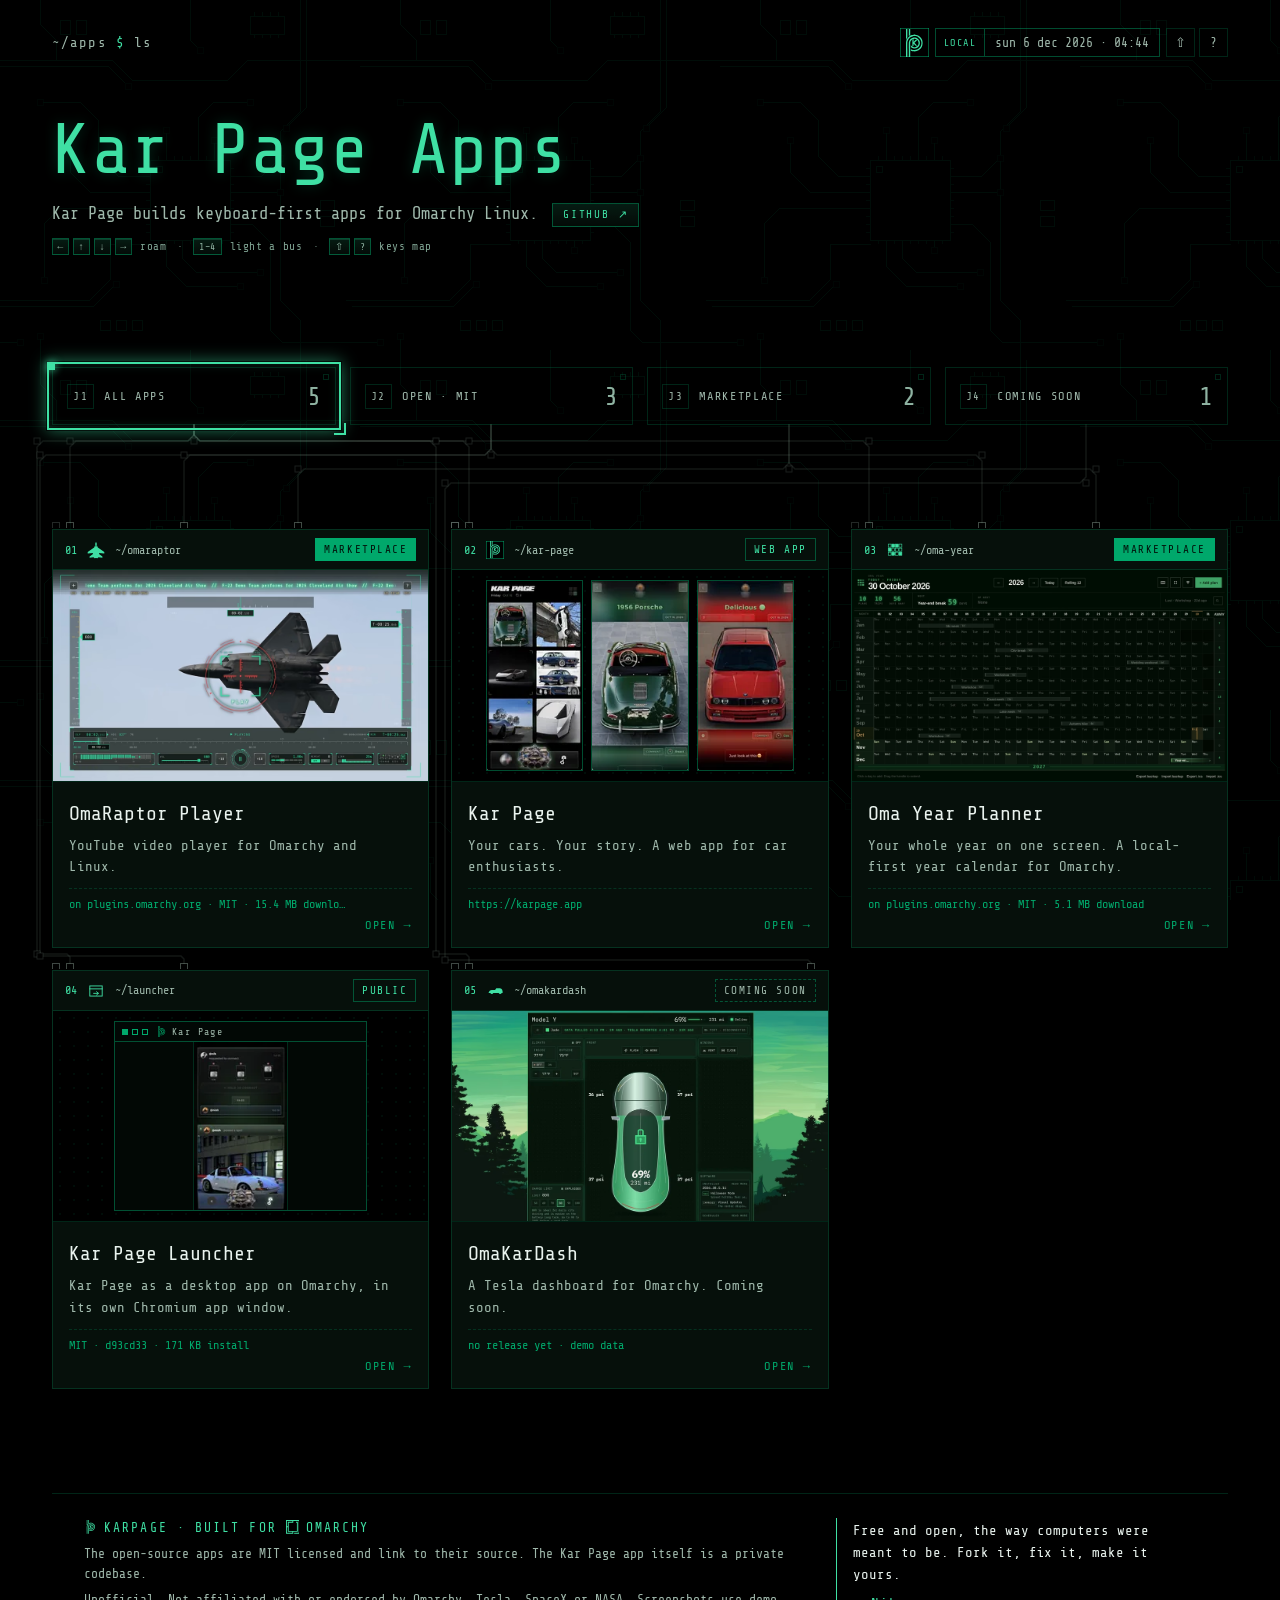
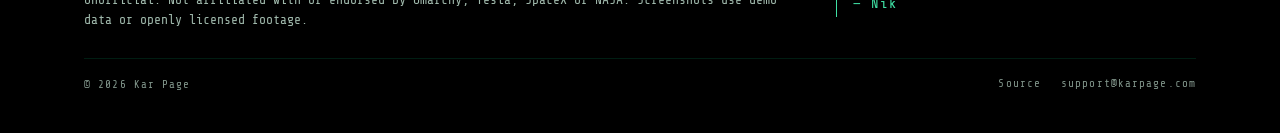
==== commit 113b6302: "Home hint: inline key caps (arrows roam, 1-4 bus, shift+? keys map); shift cap on every keys-map hin" ====
--- a/site/index.html
+++ b/site/index.html
@@ -39,10 +39,10 @@
 <div class="mhead">
 <p class="prompt">~/apps <span>$</span> ls</p>
 <h1>Kar Page Apps</h1>
-<div class="ckrow"><button class="kpbox" type="button" aria-haspopup="dialog" aria-label="Kar Page. Open the preview card"><svg class="kpm" viewBox="0 0 2500 4172" aria-hidden="true" focusable="false"><use href="#kpm"/></svg></button><p class="clock" aria-hidden="true"><b>local</b><time>--- -- --- ---- · --:--</time></p><span class="keys qk" aria-hidden="true"><span class="qw"><kbd data-key="ArrowLeft">←</kbd><kbd data-key="ArrowUp">↑</kbd><kbd data-key="ArrowDown">↓</kbd><kbd data-key="ArrowRight">→</kbd></span><kbd class="qq" data-key="?">?</kbd></span></div>
+<div class="ckrow"><button class="kpbox" type="button" aria-haspopup="dialog" aria-label="Kar Page. Open the preview card"><svg class="kpm" viewBox="0 0 2500 4172" aria-hidden="true" focusable="false"><use href="#kpm"/></svg></button><p class="clock" aria-hidden="true"><b>local</b><time>--- -- --- ---- · --:--</time></p><span class="keys qk" aria-hidden="true"><span class="qw"><kbd data-key="ArrowLeft">←</kbd><kbd data-key="ArrowUp">↑</kbd><kbd data-key="ArrowDown">↓</kbd><kbd data-key="ArrowRight">→</kbd></span><kbd class="qq qs" data-key="Shift">⇧</kbd><kbd class="qq" data-key="?">?</kbd></span></div>
 </div>
 <div class="pitchrow"><p class="pitch">Kar Page builds keyboard-first apps for Omarchy Linux.</p><a class="kact" href="https://github.com/KarPage" rel="noopener"><span class="kact-k">GITHUB</span><span class="kact-a" aria-hidden="true">↗</span></a></div>
-<p class="ktip" aria-hidden="true"><span>// tip:</span> <i class="t-kb">arrows to roam · 1–4 light a bus · <b>?</b> for the map</i><i class="t-touch">tap a bus to light its apps · tap a card to open</i></p>
+<p class="ktip keys" aria-hidden="true"><i class="t-kb"><span class="kg"><kbd data-key="ArrowLeft">←</kbd><kbd data-key="ArrowUp">↑</kbd><kbd data-key="ArrowDown">↓</kbd><kbd data-key="ArrowRight">→</kbd><em>roam</em></span><span class="kd">·</span><span class="kg"><kbd class="w kn" data-key="1">1–4</kbd><em>light a bus</em></span><span class="kd">·</span><span class="kg"><kbd class="w" data-key="Shift">⇧</kbd><kbd data-key="?">?</kbd><em>keys map</em></span></i><i class="t-touch">tap a bus to light its apps · tap a card to open</i></p>
 <!-- hand-made home board: tools/build-site.py leaves index.html alone -->
 <p class="probe" id="probe" aria-live="polite"><span class="probe-t"></span><button class="reset" type="button" hidden>× ALL</button></p>
 <div class="pads" role="group" aria-label="Filter apps"><button class="pad" type="button" aria-pressed="false" aria-controls="grid" data-filter="all" data-name="all apps" aria-label="All apps: 5 apps"><i class="pled" aria-hidden="true"></i><span class="ref" aria-hidden="true">J1</span><span class="pk" aria-hidden="true"><span class="pl">all apps</span><span class="ps">all</span></span><span class="pv" aria-hidden="true">5</span></button><button class="pad" type="button" aria-pressed="false" aria-controls="grid" data-filter="open" data-name="open source · MIT" aria-label="Open source · mit: 3 apps"><i class="pled" aria-hidden="true"></i><span class="ref" aria-hidden="true">J2</span><span class="pk" aria-hidden="true"><span class="pl">open · MIT</span><span class="ps">open</span></span><span class="pv" aria-hidden="true">3</span></button><button class="pad" type="button" aria-pressed="false" aria-controls="grid" data-filter="marketplace" data-name="omarchy marketplace" aria-label="Omarchy marketplace: 2 apps"><i class="pled" aria-hidden="true"></i><span class="ref" aria-hidden="true">J3</span><span class="pk" aria-hidden="true"><span class="pl">marketplace</span><span class="ps">mkt</span></span><span class="pv" aria-hidden="true">2</span></button><button class="pad" type="button" aria-pressed="false" aria-controls="grid" data-filter="soon" data-name="coming soon" aria-label="Coming soon: 1 app"><i class="pled" aria-hidden="true"></i><span class="ref" aria-hidden="true">J4</span><span class="pk" aria-hidden="true"><span class="pl">coming soon</span><span class="ps">soon</span></span><span class="pv" aria-hidden="true">1</span></button></div>
--- a/site/styles.css
+++ b/site/styles.css
@@ -1230,3 +1230,69 @@
   #grid > li.flash .tile { animation: none; }
   .pad:active, .pad.hit, .probe .reset:active { transform: none; }
 }
+
+/* ---------- Home: the cursor leads, the rest sinks into the board ----------
+   Powered cards stay calm (jade edge, no glow). Not-connected cards read as part of the PCB.
+   When the cursor is on a card, it leads: full brightness, a hard square offset shadow, an inverted
+   header, its own wires bright and marching. Other cards and wires step down a notch. */
+#grid > li.pwr .tile { border-color: var(--jade); box-shadow: none; }
+#grid > li.nc .tile { border-color: rgba(159, 184, 171, 0.08); background: rgba(0, 0, 0, 0.35); }
+#grid > li.nc .tile-shot { filter: grayscale(1) brightness(0.2) contrast(0.9); }
+#grid > li.nc .tile-bar, #grid > li.nc .tile-body { opacity: 0.42; }
+#grid > li.nc .pins i { opacity: 0.35; }
+.fc #grid > li:not(.fx):not(.nc) .tile-shot, .fp #grid > li:not(.pv):not(.nc) .tile-shot { filter: grayscale(0.7) brightness(0.5); }
+.fc #grid > li:not(.fx):not(.nc) .tile-bar, .fc #grid > li:not(.fx):not(.nc) .tile-body,
+.fp #grid > li:not(.pv):not(.nc) .tile-bar, .fp #grid > li:not(.pv):not(.nc) .tile-body { opacity: 0.62; }
+.fc #grid > li.pwr:not(.fx) .tile, .fp #grid > li.pwr:not(.pv) .tile { border-color: var(--line); }
+#grid > li.fx .tile { border-color: var(--jade-hi); box-shadow: 6px 6px 0 rgba(0, 168, 107, 0.32); }
+#grid > li.fx .tile-shot { filter: none; }
+#grid > li.fx .tile-bar, #grid > li.fx .tile-body { opacity: 1; }
+#grid > li.fx .tile-bar { background: var(--jade-hi); color: var(--ink); border-bottom-color: var(--jade-hi); }
+#grid > li.fx .tile-bar .num, #grid > li.fx .tile-bar .tile-path, #grid > li.fx .tile-bar .mark { color: var(--ink); }
+#grid > li.fx .tile-bar .badge { background: var(--ink); color: var(--jade-hi); border-color: var(--ink); }
+#grid > li.fx .tile-body h2 { color: #fff; }
+#grid > li.fx .go { color: var(--jade-hi); }
+#grid > li.fx .pins i.w { border-color: var(--jade-hi); }
+.pad.fx { border-color: var(--jade-hi); box-shadow: 4px 4px 0 rgba(0, 168, 107, 0.32); }
+.pad.fx .ref { background: var(--jade-hi); color: var(--ink); border-color: var(--jade-hi); }
+.pad.fx .pk { color: var(--fg); }
+.pads:has(.pad.fx) .pad:not(.fx):not([aria-pressed="true"]) { opacity: 0.6; }
+.tr .base.dim { stroke: rgba(159, 184, 171, 0.05); }
+.tr .base.on.dim { stroke: rgba(0, 168, 107, 0.16); }
+.tr .base.hot { stroke: rgba(63, 224, 164, 0.7); }
+.fc .tr .lit, .fp .tr .lit { opacity: 0.35; }
+.tr rect.via.dim { opacity: 0.3; }
+.tr .foc { stroke: #c9ffe9; stroke-width: 2.5; stroke-dasharray: 8 6; filter: drop-shadow(0 0 4px #3fe0a4); animation: march 0.9s linear infinite; }
+@keyframes march { to { stroke-dashoffset: -14; } }
+@media (prefers-reduced-motion: reduce) { .tr .foc { animation: none; } }
+@media (forced-colors: active) { .fc #grid > li .tile-shot, #grid > li.nc .tile-shot { filter: none; } }
+/* LED vias: idle pads sit dark; on a live (lit or focused) path they blink in a slow chase toward the cards.
+   Steps, not fades, so it reads like activity LEDs; delays come from site.js. Reduced motion: steady lit. */
+.tr rect.via { stroke: rgba(159, 184, 171, 0.16); }
+.tr rect.via.on, .tr rect.via.hot { animation: led 1.44s steps(1, end) infinite; }
+.tr rect.via.hot { stroke: #c9ffe9; fill: rgba(0, 168, 107, 0.5); }
+.tr rect.via.dim { animation: none; }
+@keyframes led { 0% { fill: #3fe0a4; stroke: #c9ffe9; } 16% { fill: rgba(0, 168, 107, 0.3); stroke: var(--jade-hi); } }
+.pins i.on { animation: pinled 1.44s steps(1, end) infinite; }
+@keyframes pinled { 0% { background: #c9ffe9; } 16% { background: var(--jade-hi); } }
+@media (prefers-reduced-motion: reduce) { .tr rect.via.on, .tr rect.via.hot, .pins i.on { animation: none; } }
+/* Terminal: each ls folder carries its number cap; 1-5 (or a click on the cap) open it. */
+.pterm .pt-ls.keys { margin: 2px 0; gap: 6px 16px; color: var(--fg); font: 12px/1.6 var(--mono); letter-spacing: 0.04em; }
+.pterm .pt-ls .kg { gap: 6px; }
+.pterm .pt-ls kbd { min-width: 18px; height: 18px; padding: 0 4px; font-size: 11px; cursor: pointer; }
+.pterm .pt-kc .kg:focus kbd, .pterm .pt-kc .kg:focus em { color: var(--jade-hi); }
+.pterm .pt-kc .kg:focus { outline: 1px solid var(--jade-hi); outline-offset: 3px; }
+.pterm .pt-ls a:focus { background: var(--jade); color: var(--ink); border-bottom-color: var(--jade); outline: none; }
+/* Home tip line: quiet inline caps. */
+.mast .ktip.keys { display: block; margin: 10px 0 0; color: #8fb3a2; font: 11px/1.4 var(--mono); letter-spacing: 0.06em; }
+.ktip.keys .t-kb { display: inline-flex; align-items: center; gap: 0 10px; flex-wrap: nowrap; }
+.ktip.keys .kg { display: inline-flex; align-items: center; gap: 4px; }
+.ktip.keys .kg em { margin-left: 4px; font-style: normal; }
+.ktip.keys .kd { color: #6f8f80; }
+.ktip.keys kbd { min-width: 17px; height: 17px; padding: 0 3px; font-size: 10px; color: #8fb3a2; cursor: pointer; }
+.ktip.keys kbd.w { padding: 0 5px; letter-spacing: 0.04em; }
+.ktip.keys kbd.hit { color: var(--ink); }
+.ktip.keys[data-kcur] kbd, .ktip.keys:focus kbd { color: var(--jade-hi); }
+.qk kbd.qs { margin-right: 4px; cursor: pointer; }
+.keys kbd[data-key="Shift"] { cursor: pointer; }
+@media (hover: none), (pointer: coarse) { .home-w .ktip.keys .t-kb { display: none; } html.kb .home-w .ktip.keys .t-kb { display: inline-flex; } }
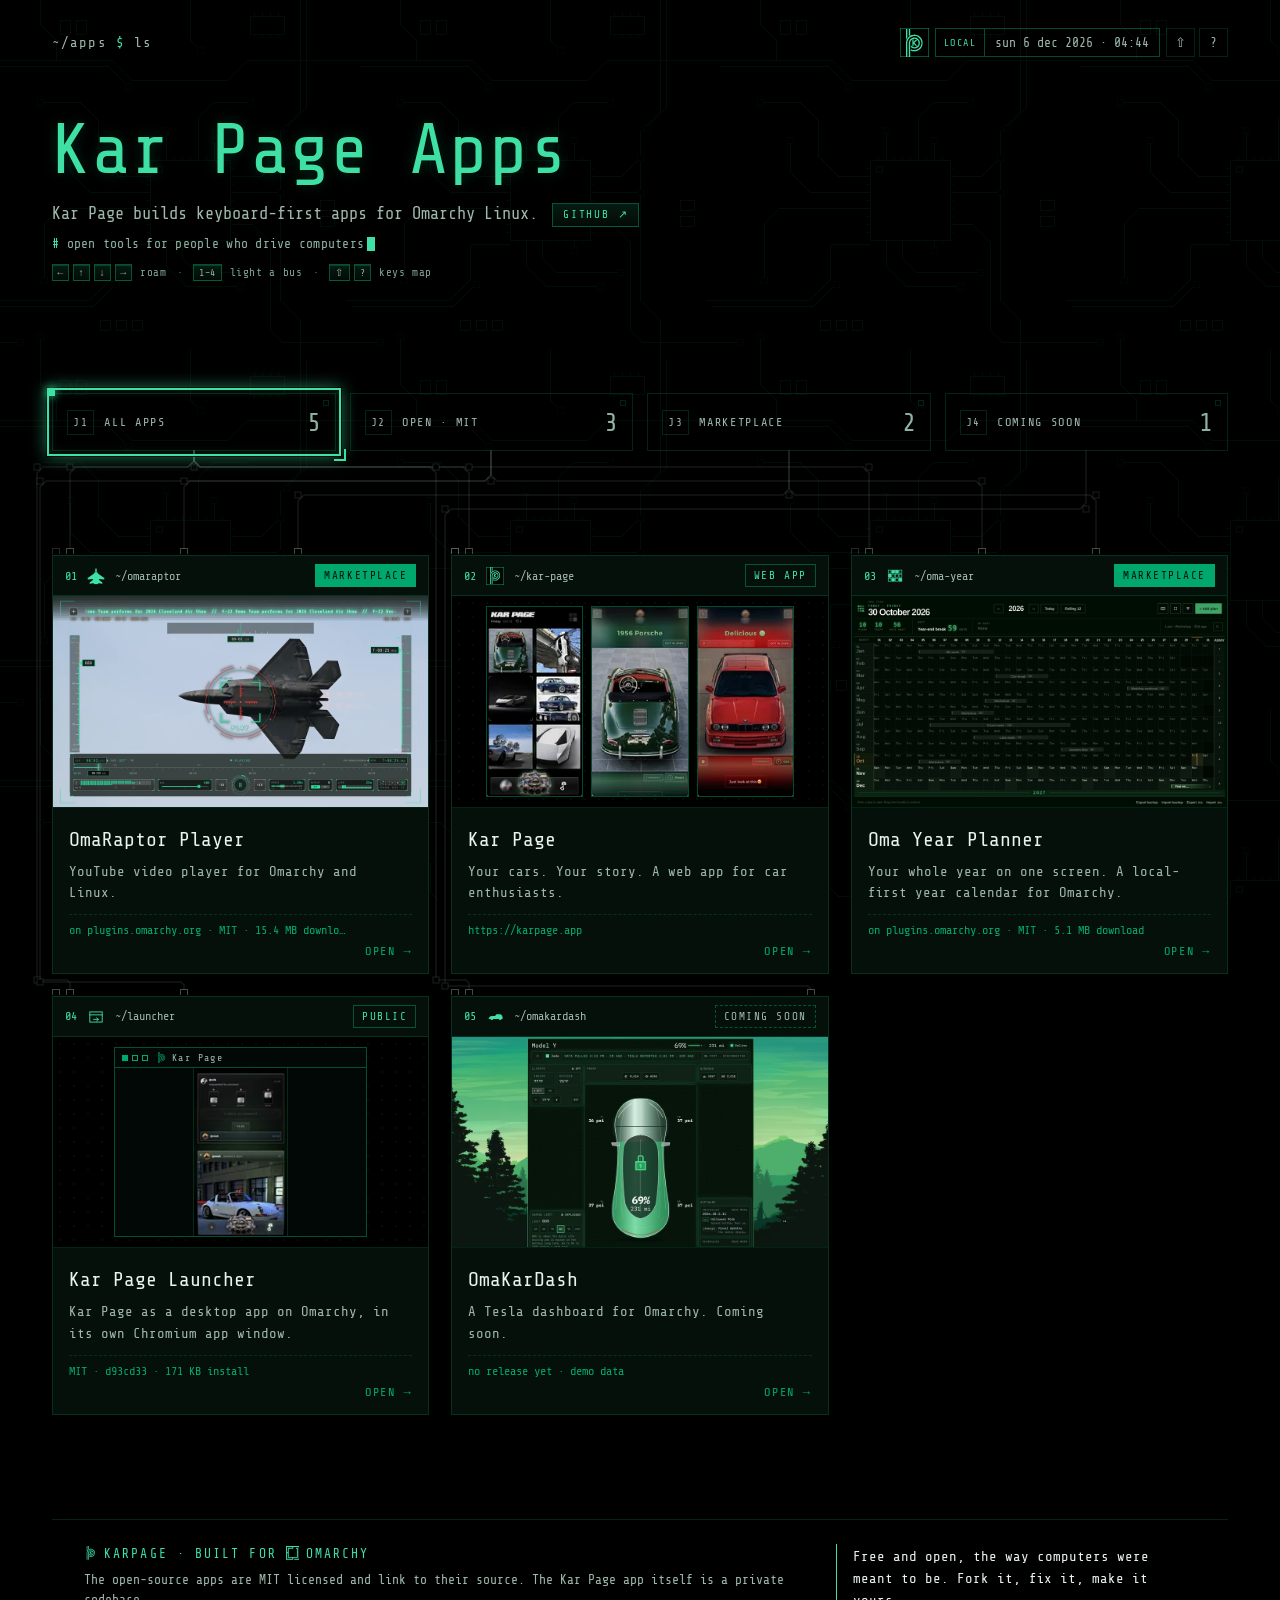
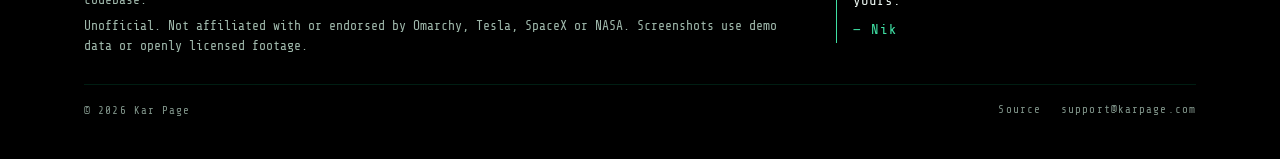
==== commit 751d3b83: "Home: bring back the rotating typed subtitle with a jade block cursor; tip caps wrap by group" ====
--- a/site/index.html
+++ b/site/index.html
@@ -42,6 +42,7 @@
 <div class="ckrow"><button class="kpbox" type="button" aria-haspopup="dialog" aria-label="Kar Page. Open the preview card"><svg class="kpm" viewBox="0 0 2500 4172" aria-hidden="true" focusable="false"><use href="#kpm"/></svg></button><p class="clock" aria-hidden="true"><b>local</b><time>--- -- --- ---- · --:--</time></p><span class="keys qk" aria-hidden="true"><span class="qw"><kbd data-key="ArrowLeft">←</kbd><kbd data-key="ArrowUp">↑</kbd><kbd data-key="ArrowDown">↓</kbd><kbd data-key="ArrowRight">→</kbd></span><kbd class="qq qs" data-key="Shift">⇧</kbd><kbd class="qq" data-key="?">?</kbd></span></div>
 </div>
 <div class="pitchrow"><p class="pitch">Kar Page builds keyboard-first apps for Omarchy Linux.</p><a class="kact" href="https://github.com/KarPage" rel="noopener"><span class="kact-k">GITHUB</span><span class="kact-a" aria-hidden="true">↗</span></a></div>
+<p class="hsub" aria-hidden="true"><span class="hs-t" data-tw="# open tools for people who drive computers|/omaraptor — youtube player for omarchy|/kar-page — your cars. your story.|/oma-year — your year on one screen|/launcher — kar page as a desktop app|/omakardash — your car on your desktop"><span class="sl">#</span> open tools for people who drive computers<span class="hs-c"></span></span></p>
 <p class="ktip keys" aria-hidden="true"><i class="t-kb"><span class="kg"><kbd data-key="ArrowLeft">←</kbd><kbd data-key="ArrowUp">↑</kbd><kbd data-key="ArrowDown">↓</kbd><kbd data-key="ArrowRight">→</kbd><em>roam</em></span><span class="kd">·</span><span class="kg"><kbd class="w kn" data-key="1">1–4</kbd><em>light a bus</em></span><span class="kd">·</span><span class="kg"><kbd class="w" data-key="Shift">⇧</kbd><kbd data-key="?">?</kbd><em>keys map</em></span></i><i class="t-touch">tap a bus to light its apps · tap a card to open</i></p>
 <!-- hand-made home board: tools/build-site.py leaves index.html alone -->
 <p class="probe" id="probe" aria-live="polite"><span class="probe-t"></span><button class="reset" type="button" hidden>× ALL</button></p>
--- a/site/styles.css
+++ b/site/styles.css
@@ -1296,3 +1296,13 @@
 .qk kbd.qs { margin-right: 4px; cursor: pointer; }
 .keys kbd[data-key="Shift"] { cursor: pointer; }
 @media (hover: none), (pointer: coarse) { .home-w .ktip.keys .t-kb { display: none; } html.kb .home-w .ktip.keys .t-kb { display: inline-flex; } }
+/* Home subtitle: a quiet typed line, height reserved so nothing moves. */
+.hsub { height: 20px; margin: 6px 0 0; overflow: hidden; white-space: nowrap; color: #8fb3a2; font: 13px/20px var(--mono); letter-spacing: 0.02em; }
+.hsub .sl { color: var(--jade-hi); }
+.hsub .hs-c { display: inline-block; width: 0.6em; height: 1.05em; margin-left: 0.2em; vertical-align: -0.18em; background: var(--jade-hi); animation: hsb 1.06s steps(1, end) infinite; }
+.hsub.k .hs-c { animation: none; }
+@keyframes hsb { 50% { opacity: 0; } }
+@media (prefers-reduced-motion: reduce) { .hsub .hs-c { animation: none; } }
+@media (max-width: 420px) { .hsub { font-size: 12px; letter-spacing: 0; } }
+.ktip.keys .t-kb { flex-wrap: wrap; row-gap: 6px; }
+.ktip.keys .kg, .ktip.keys kbd { white-space: nowrap; flex: none; }
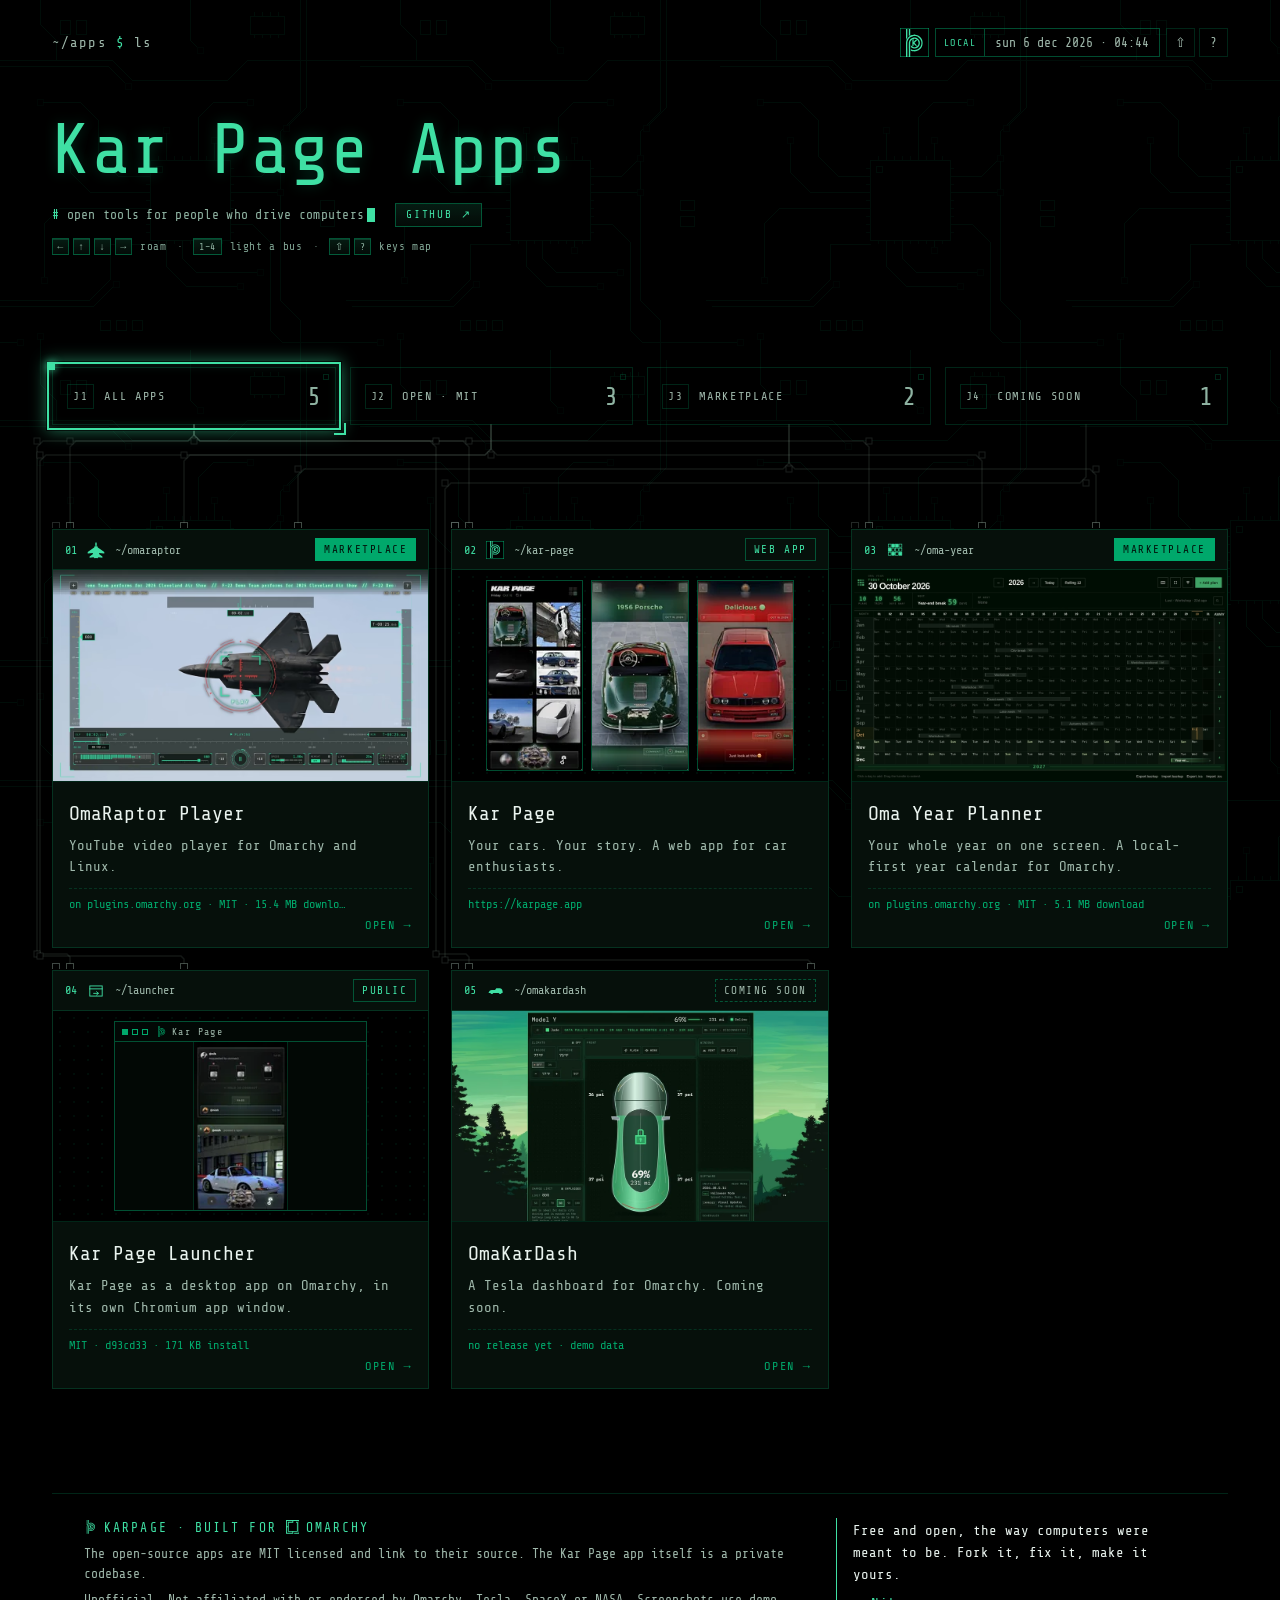
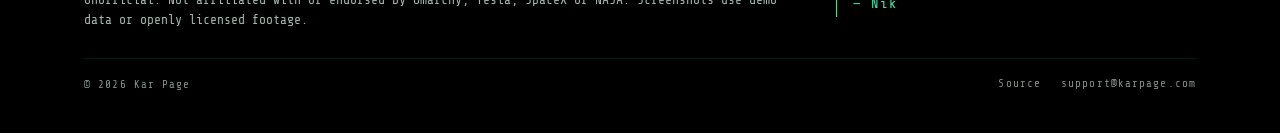
==== commit bfa553ea: "Home: drop static pitch line; typed subtitle moves under the title beside the GITHUB cap" ====
--- a/site/index.html
+++ b/site/index.html
@@ -41,8 +41,7 @@
 <h1>Kar Page Apps</h1>
 <div class="ckrow"><button class="kpbox" type="button" aria-haspopup="dialog" aria-label="Kar Page. Open the preview card"><svg class="kpm" viewBox="0 0 2500 4172" aria-hidden="true" focusable="false"><use href="#kpm"/></svg></button><p class="clock" aria-hidden="true"><b>local</b><time>--- -- --- ---- · --:--</time></p><span class="keys qk" aria-hidden="true"><span class="qw"><kbd data-key="ArrowLeft">←</kbd><kbd data-key="ArrowUp">↑</kbd><kbd data-key="ArrowDown">↓</kbd><kbd data-key="ArrowRight">→</kbd></span><kbd class="qq qs" data-key="Shift">⇧</kbd><kbd class="qq" data-key="?">?</kbd></span></div>
 </div>
-<div class="pitchrow"><p class="pitch">Kar Page builds keyboard-first apps for Omarchy Linux.</p><a class="kact" href="https://github.com/KarPage" rel="noopener"><span class="kact-k">GITHUB</span><span class="kact-a" aria-hidden="true">↗</span></a></div>
-<p class="hsub" aria-hidden="true"><span class="hs-t" data-tw="# open tools for people who drive computers|/omaraptor — youtube player for omarchy|/kar-page — your cars. your story.|/oma-year — your year on one screen|/launcher — kar page as a desktop app|/omakardash — your car on your desktop"><span class="sl">#</span> open tools for people who drive computers<span class="hs-c"></span></span></p>
+<div class="pitchrow"><span class="hsub" aria-hidden="true"><span class="hs-t" data-tw="# open tools for people who drive computers|/omaraptor — youtube player for omarchy|/kar-page — your cars. your story.|/oma-year — your year on one screen|/launcher — kar page as a desktop app|/omakardash — your car on your desktop"><span class="sl">#</span> open tools for people who drive computers<span class="hs-c"></span></span></span><a class="kact" href="https://github.com/KarPage" rel="noopener"><span class="kact-k">GITHUB</span><span class="kact-a" aria-hidden="true">↗</span></a></div>
 <p class="ktip keys" aria-hidden="true"><i class="t-kb"><span class="kg"><kbd data-key="ArrowLeft">←</kbd><kbd data-key="ArrowUp">↑</kbd><kbd data-key="ArrowDown">↓</kbd><kbd data-key="ArrowRight">→</kbd><em>roam</em></span><span class="kd">·</span><span class="kg"><kbd class="w kn" data-key="1">1–4</kbd><em>light a bus</em></span><span class="kd">·</span><span class="kg"><kbd class="w" data-key="Shift">⇧</kbd><kbd data-key="?">?</kbd><em>keys map</em></span></i><i class="t-touch">tap a bus to light its apps · tap a card to open</i></p>
 <!-- hand-made home board: tools/build-site.py leaves index.html alone -->
 <p class="probe" id="probe" aria-live="polite"><span class="probe-t"></span><button class="reset" type="button" hidden>× ALL</button></p>
--- a/site/styles.css
+++ b/site/styles.css
@@ -1306,3 +1306,6 @@
 @media (max-width: 420px) { .hsub { font-size: 12px; letter-spacing: 0; } }
 .ktip.keys .t-kb { flex-wrap: wrap; row-gap: 6px; }
 .ktip.keys .kg, .ktip.keys kbd { white-space: nowrap; flex: none; }
+/* Typed subtitle sits in the pitch row; fixed box so the GITHUB cap never jitters. */
+.pitchrow .hsub { display: inline-block; vertical-align: middle; width: 47ch; max-width: 100%; margin: 0 14px 0 0; }
+@media (max-width: 560px) { .pitchrow .hsub { display: block; width: auto; margin: 0 0 8px; } }
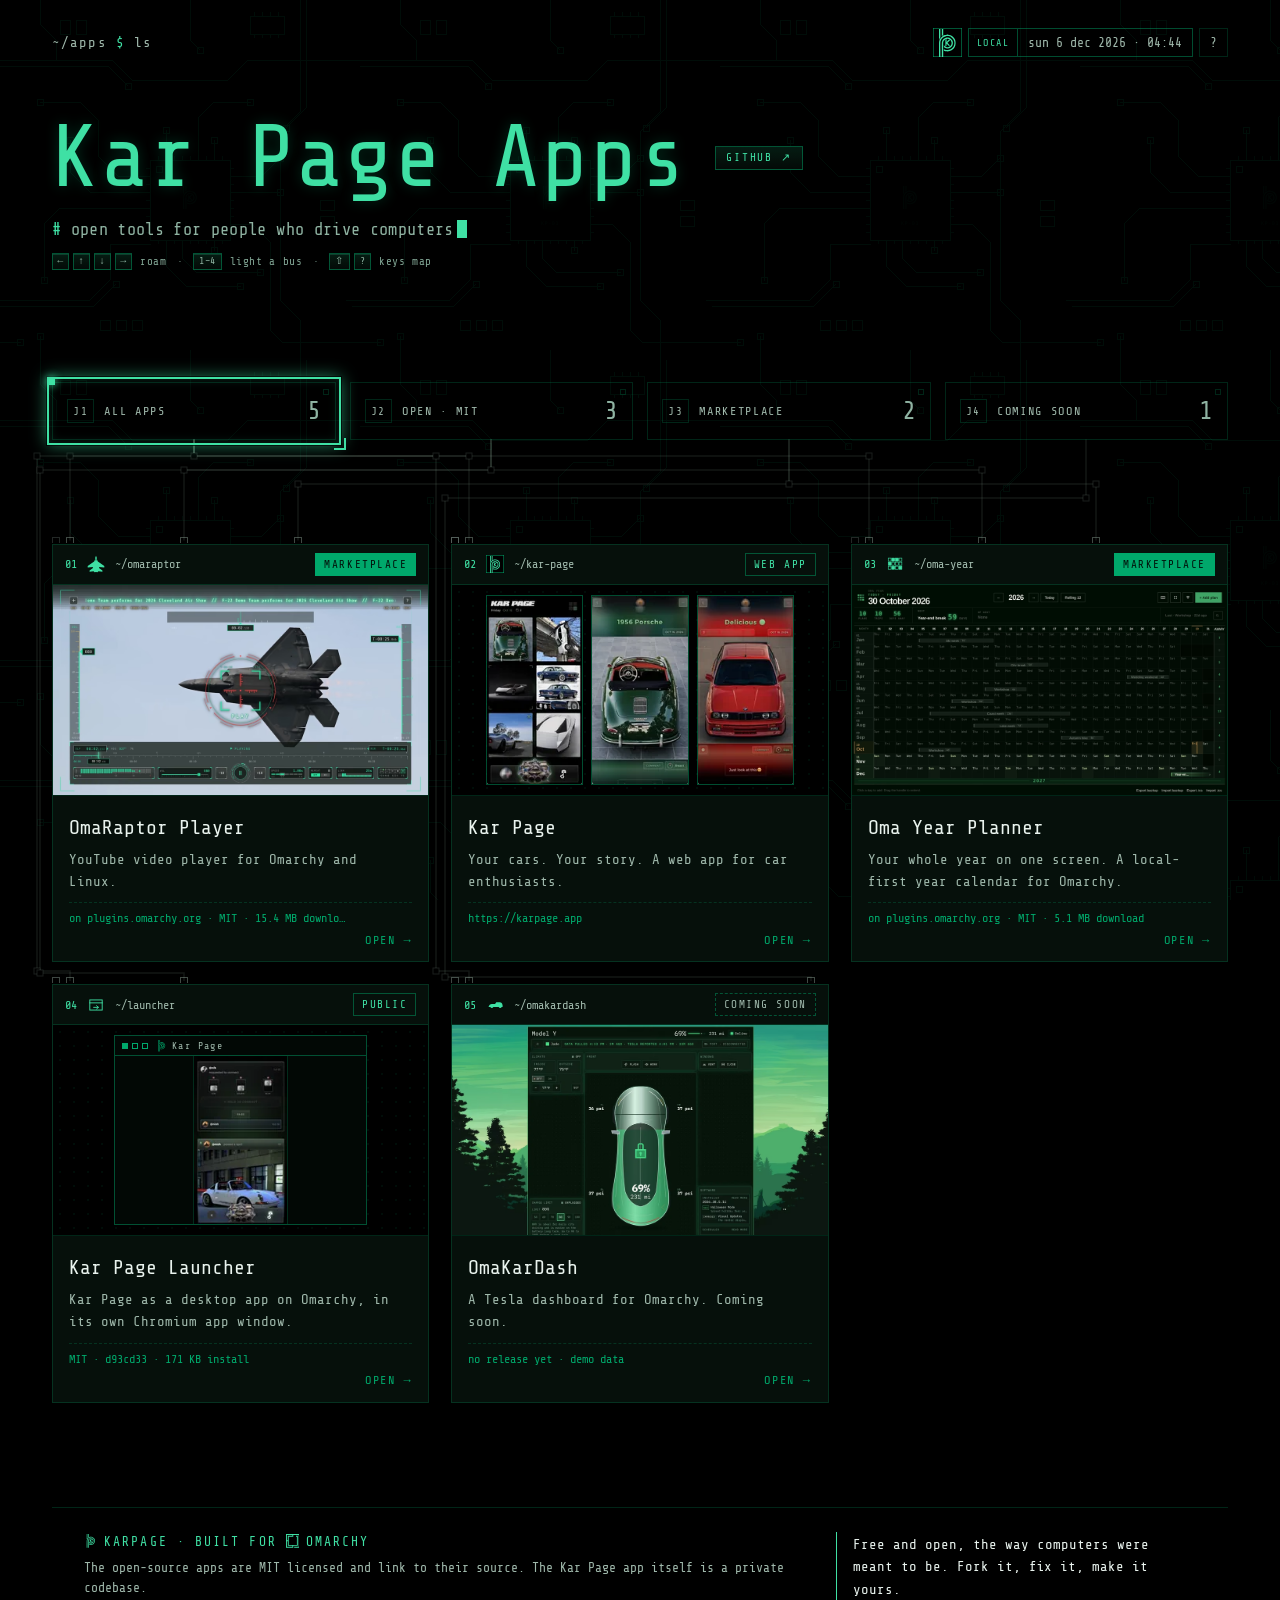
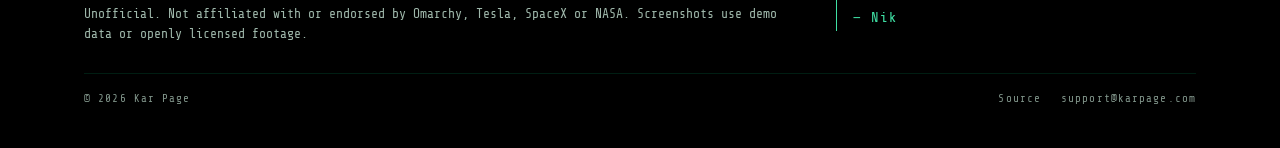
==== commit 845c0d3f: "Home: single ? corner cap, bigger hero with GITHUB on the title line, KP die stamp on the PCB chip" ====
--- a/site/index.html
+++ b/site/index.html
@@ -38,10 +38,10 @@
 <header class="mast">
 <div class="mhead">
 <p class="prompt">~/apps <span>$</span> ls</p>
-<h1>Kar Page Apps</h1>
-<div class="ckrow"><button class="kpbox" type="button" aria-haspopup="dialog" aria-label="Kar Page. Open the preview card"><svg class="kpm" viewBox="0 0 2500 4172" aria-hidden="true" focusable="false"><use href="#kpm"/></svg></button><p class="clock" aria-hidden="true"><b>local</b><time>--- -- --- ---- · --:--</time></p><span class="keys qk" aria-hidden="true"><span class="qw"><kbd data-key="ArrowLeft">←</kbd><kbd data-key="ArrowUp">↑</kbd><kbd data-key="ArrowDown">↓</kbd><kbd data-key="ArrowRight">→</kbd></span><kbd class="qq qs" data-key="Shift">⇧</kbd><kbd class="qq" data-key="?">?</kbd></span></div>
+<div class="h1row"><h1>Kar Page Apps</h1><a class="kact" href="https://github.com/KarPage" rel="noopener"><span class="kact-k">GITHUB</span><span class="kact-a" aria-hidden="true">↗</span></a></div>
+<div class="ckrow"><button class="kpbox" type="button" aria-haspopup="dialog" aria-label="Kar Page. Open the preview card"><svg class="kpm" viewBox="0 0 2500 4172" aria-hidden="true" focusable="false"><use href="#kpm"/></svg></button><p class="clock" aria-hidden="true"><b>local</b><time>--- -- --- ---- · --:--</time></p><span class="keys qk" aria-hidden="true"><span class="qw"><kbd data-key="ArrowLeft">←</kbd><kbd data-key="ArrowUp">↑</kbd><kbd data-key="ArrowDown">↓</kbd><kbd data-key="ArrowRight">→</kbd></span><kbd class="qq" data-key="?">?</kbd></span></div>
 </div>
-<div class="pitchrow"><span class="hsub" aria-hidden="true"><span class="hs-t" data-tw="# open tools for people who drive computers|/omaraptor — youtube player for omarchy|/kar-page — your cars. your story.|/oma-year — your year on one screen|/launcher — kar page as a desktop app|/omakardash — your car on your desktop"><span class="sl">#</span> open tools for people who drive computers<span class="hs-c"></span></span></span><a class="kact" href="https://github.com/KarPage" rel="noopener"><span class="kact-k">GITHUB</span><span class="kact-a" aria-hidden="true">↗</span></a></div>
+<div class="pitchrow"><span class="hsub" aria-hidden="true"><span class="hs-t" data-tw="# open tools for people who drive computers|/omaraptor — youtube player for omarchy|/kar-page — your cars. your story.|/oma-year — your year on one screen|/launcher — kar page as a desktop app|/omakardash — your car on your desktop"><span class="sl">#</span> open tools for people who drive computers<span class="hs-c"></span></span></span></div>
 <p class="ktip keys" aria-hidden="true"><i class="t-kb"><span class="kg"><kbd data-key="ArrowLeft">←</kbd><kbd data-key="ArrowUp">↑</kbd><kbd data-key="ArrowDown">↓</kbd><kbd data-key="ArrowRight">→</kbd><em>roam</em></span><span class="kd">·</span><span class="kg"><kbd class="w kn" data-key="1">1–4</kbd><em>light a bus</em></span><span class="kd">·</span><span class="kg"><kbd class="w" data-key="Shift">⇧</kbd><kbd data-key="?">?</kbd><em>keys map</em></span></i><i class="t-touch">tap a bus to light its apps · tap a card to open</i></p>
 <!-- hand-made home board: tools/build-site.py leaves index.html alone -->
 <p class="probe" id="probe" aria-live="polite"><span class="probe-t"></span><button class="reset" type="button" hidden>× ALL</button></p>
--- a/site/styles.css
+++ b/site/styles.css
@@ -1293,7 +1293,6 @@
 .ktip.keys kbd.w { padding: 0 5px; letter-spacing: 0.04em; }
 .ktip.keys kbd.hit { color: var(--ink); }
 .ktip.keys[data-kcur] kbd, .ktip.keys:focus kbd { color: var(--jade-hi); }
-.qk kbd.qs { margin-right: 4px; cursor: pointer; }
 .keys kbd[data-key="Shift"] { cursor: pointer; }
 @media (hover: none), (pointer: coarse) { .home-w .ktip.keys .t-kb { display: none; } html.kb .home-w .ktip.keys .t-kb { display: inline-flex; } }
 /* Home subtitle: a quiet typed line, height reserved so nothing moves. */
@@ -1307,5 +1306,10 @@
 .ktip.keys .t-kb { flex-wrap: wrap; row-gap: 6px; }
 .ktip.keys .kg, .ktip.keys kbd { white-space: nowrap; flex: none; }
 /* Typed subtitle sits in the pitch row; fixed box so the GITHUB cap never jitters. */
-.pitchrow .hsub { display: inline-block; vertical-align: middle; width: 47ch; max-width: 100%; margin: 0 14px 0 0; }
-@media (max-width: 560px) { .pitchrow .hsub { display: block; width: auto; margin: 0 0 8px; } }
+/* Hero: bigger title with the GITHUB cap on its line; the typed subtitle gets the full width at a fixed height. */
+.home-w .mhead .h1row { grid-area: h1; display: flex; flex-wrap: wrap; align-items: center; column-gap: 28px; row-gap: 12px; min-width: 0; margin-top: 56px; }
+.home-w .mhead .h1row h1 { margin: 0; font-size: clamp(44px, 7.4vw, 88px); }
+.home-w .h1row .kact { flex: none; }
+.pitchrow .hsub { display: block; width: auto; height: 26px; margin: 0; font-size: clamp(13px, 3.4vw, 17px); line-height: 26px; }
+@media (max-width: 760px) { .home-w .mhead .h1row { margin-top: 40px; } }
+@media (max-width: 500px) { .home-w .mhead .h1row { margin-top: 34px; column-gap: 16px; } .pitchrow .hsub { letter-spacing: 0; } }
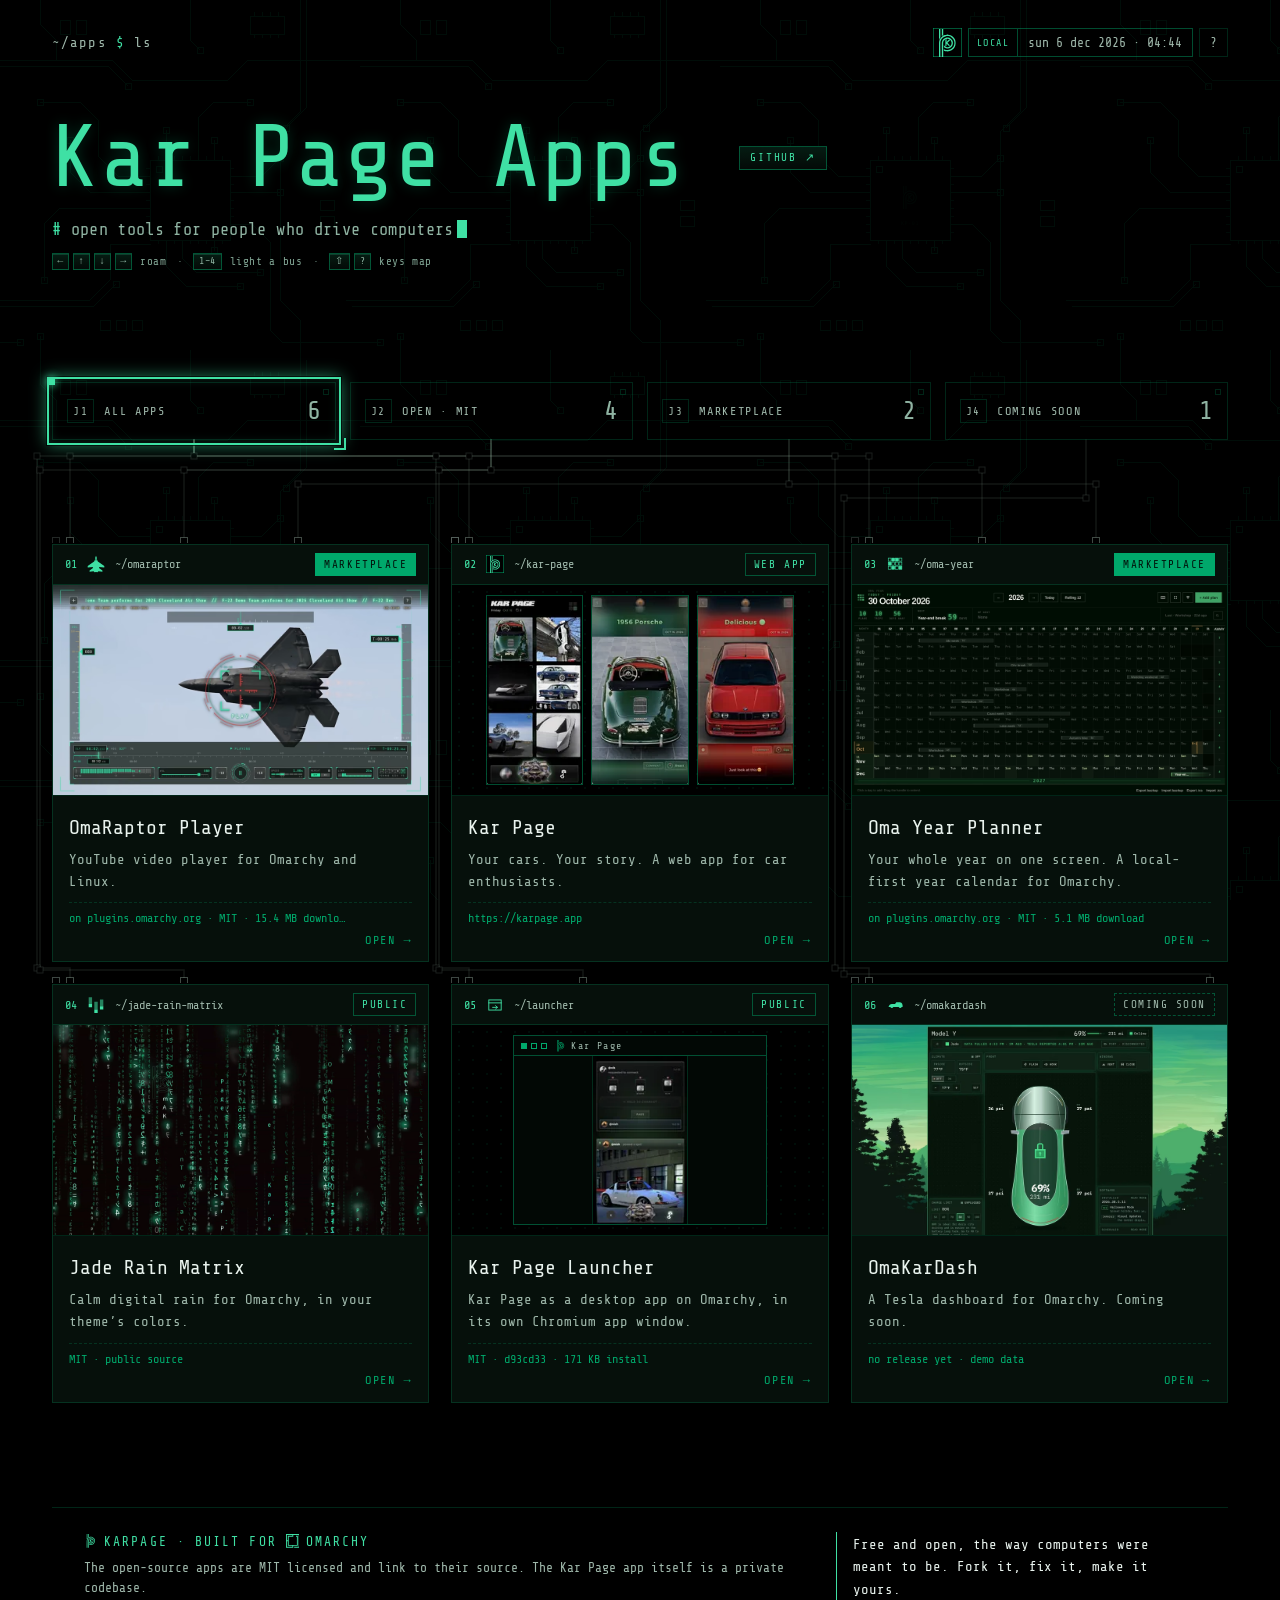
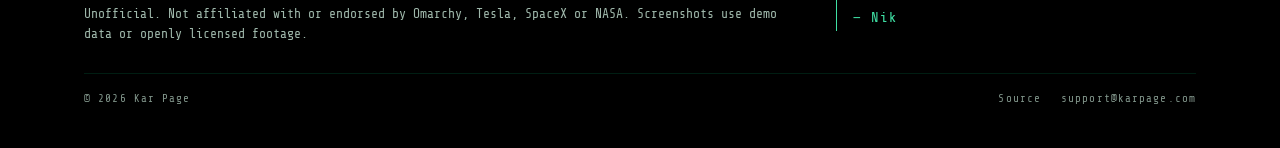
==== commit 215ed18b: "Add Jade Rain Matrix app tile and screenshot page" ====
--- a/site/index.html
+++ b/site/index.html
@@ -8,13 +8,13 @@
 <meta name="referrer" content="no-referrer">
 <meta http-equiv="Content-Security-Policy" content="default-src 'self'; img-src 'self'; style-src 'self'; script-src 'self'; font-src 'self'; base-uri 'none'; form-action 'none'; object-src 'none'; frame-src https://karpage.app">
 <title>Kar Page Apps</title>
-<meta name="description" content="Kar Page Apps: Open tools for people who drive computers. OmaRaptor Player, a free YouTube video player for Omarchy and Linux, plus Kar Page, Oma Year Planner, the Kar Page Launcher and OmaKarDash.">
+<meta name="description" content="Kar Page Apps: Open tools for people who drive computers. OmaRaptor Player, a free YouTube video player for Omarchy and Linux, plus Kar Page, Oma Year Planner, Jade Rain Matrix, the Kar Page Launcher and OmaKarDash.">
 <meta name="keywords" content="Omarchy apps, YouTube player, video player, YouTube video player for Omarchy, YouTube video player for Linux, Hyprland, mpv, yt-dlp, OmaRaptor Player, Kar Page, Oma Year Planner">
 <link rel="canonical" href="https://apps.karpage.com/">
 <meta property="og:type" content="website">
 <meta property="og:site_name" content="Kar Page Apps">
 <meta property="og:title" content="Kar Page Apps">
-<meta property="og:description" content="Kar Page Apps: Open tools for people who drive computers. OmaRaptor Player, a free YouTube video player for Omarchy and Linux, plus Kar Page, Oma Year Planner, the Kar Page Launcher and OmaKarDash.">
+<meta property="og:description" content="Kar Page Apps: Open tools for people who drive computers. OmaRaptor Player, a free YouTube video player for Omarchy and Linux, plus Kar Page, Oma Year Planner, Jade Rain Matrix, the Kar Page Launcher and OmaKarDash.">
 <meta property="og:url" content="https://apps.karpage.com/">
 <meta property="og:image" content="https://apps.karpage.com/img/og-home.png">
 <meta property="og:image:type" content="image/png">
@@ -41,11 +41,11 @@
 <div class="h1row"><h1>Kar Page Apps</h1><a class="kact" href="https://github.com/KarPage" rel="noopener"><span class="kact-k">GITHUB</span><span class="kact-a" aria-hidden="true">↗</span></a></div>
 <div class="ckrow"><button class="kpbox" type="button" aria-haspopup="dialog" aria-label="Kar Page. Open the preview card"><svg class="kpm" viewBox="0 0 2500 4172" aria-hidden="true" focusable="false"><use href="#kpm"/></svg></button><p class="clock" aria-hidden="true"><b>local</b><time>--- -- --- ---- · --:--</time></p><span class="keys qk" aria-hidden="true"><span class="qw"><kbd data-key="ArrowLeft">←</kbd><kbd data-key="ArrowUp">↑</kbd><kbd data-key="ArrowDown">↓</kbd><kbd data-key="ArrowRight">→</kbd></span><kbd class="qq" data-key="?">?</kbd></span></div>
 </div>
-<div class="pitchrow"><span class="hsub" aria-hidden="true"><span class="hs-t" data-tw="# open tools for people who drive computers|/omaraptor — youtube player for omarchy|/kar-page — your cars. your story.|/oma-year — your year on one screen|/launcher — kar page as a desktop app|/omakardash — your car on your desktop"><span class="sl">#</span> open tools for people who drive computers<span class="hs-c"></span></span></span></div>
+<div class="pitchrow"><span class="hsub" aria-hidden="true"><span class="hs-t" data-tw="# open tools for people who drive computers|/omaraptor — youtube player for omarchy|/kar-page — your cars. your story.|/oma-year — your year on one screen|/jade-rain-matrix — calm digital rain|/launcher — kar page as a desktop app|/omakardash — your car on your desktop"><span class="sl">#</span> open tools for people who drive computers<span class="hs-c"></span></span></span></div>
 <p class="ktip keys" aria-hidden="true"><i class="t-kb"><span class="kg"><kbd data-key="ArrowLeft">←</kbd><kbd data-key="ArrowUp">↑</kbd><kbd data-key="ArrowDown">↓</kbd><kbd data-key="ArrowRight">→</kbd><em>roam</em></span><span class="kd">·</span><span class="kg"><kbd class="w kn" data-key="1">1–4</kbd><em>light a bus</em></span><span class="kd">·</span><span class="kg"><kbd class="w" data-key="Shift">⇧</kbd><kbd data-key="?">?</kbd><em>keys map</em></span></i><i class="t-touch">tap a bus to light its apps · tap a card to open</i></p>
 <!-- hand-made home board: tools/build-site.py leaves index.html alone -->
 <p class="probe" id="probe" aria-live="polite"><span class="probe-t"></span><button class="reset" type="button" hidden>× ALL</button></p>
-<div class="pads" role="group" aria-label="Filter apps"><button class="pad" type="button" aria-pressed="false" aria-controls="grid" data-filter="all" data-name="all apps" aria-label="All apps: 5 apps"><i class="pled" aria-hidden="true"></i><span class="ref" aria-hidden="true">J1</span><span class="pk" aria-hidden="true"><span class="pl">all apps</span><span class="ps">all</span></span><span class="pv" aria-hidden="true">5</span></button><button class="pad" type="button" aria-pressed="false" aria-controls="grid" data-filter="open" data-name="open source · MIT" aria-label="Open source · mit: 3 apps"><i class="pled" aria-hidden="true"></i><span class="ref" aria-hidden="true">J2</span><span class="pk" aria-hidden="true"><span class="pl">open · MIT</span><span class="ps">open</span></span><span class="pv" aria-hidden="true">3</span></button><button class="pad" type="button" aria-pressed="false" aria-controls="grid" data-filter="marketplace" data-name="omarchy marketplace" aria-label="Omarchy marketplace: 2 apps"><i class="pled" aria-hidden="true"></i><span class="ref" aria-hidden="true">J3</span><span class="pk" aria-hidden="true"><span class="pl">marketplace</span><span class="ps">mkt</span></span><span class="pv" aria-hidden="true">2</span></button><button class="pad" type="button" aria-pressed="false" aria-controls="grid" data-filter="soon" data-name="coming soon" aria-label="Coming soon: 1 app"><i class="pled" aria-hidden="true"></i><span class="ref" aria-hidden="true">J4</span><span class="pk" aria-hidden="true"><span class="pl">coming soon</span><span class="ps">soon</span></span><span class="pv" aria-hidden="true">1</span></button></div>
+<div class="pads" role="group" aria-label="Filter apps"><button class="pad" type="button" aria-pressed="false" aria-controls="grid" data-filter="all" data-name="all apps" aria-label="All apps: 6 apps"><i class="pled" aria-hidden="true"></i><span class="ref" aria-hidden="true">J1</span><span class="pk" aria-hidden="true"><span class="pl">all apps</span><span class="ps">all</span></span><span class="pv" aria-hidden="true">6</span></button><button class="pad" type="button" aria-pressed="false" aria-controls="grid" data-filter="open" data-name="open source · MIT" aria-label="Open source · mit: 4 apps"><i class="pled" aria-hidden="true"></i><span class="ref" aria-hidden="true">J2</span><span class="pk" aria-hidden="true"><span class="pl">open · MIT</span><span class="ps">open</span></span><span class="pv" aria-hidden="true">4</span></button><button class="pad" type="button" aria-pressed="false" aria-controls="grid" data-filter="marketplace" data-name="omarchy marketplace" aria-label="Omarchy marketplace: 2 apps"><i class="pled" aria-hidden="true"></i><span class="ref" aria-hidden="true">J3</span><span class="pk" aria-hidden="true"><span class="pl">marketplace</span><span class="ps">mkt</span></span><span class="pv" aria-hidden="true">2</span></button><button class="pad" type="button" aria-pressed="false" aria-controls="grid" data-filter="soon" data-name="coming soon" aria-label="Coming soon: 1 app"><i class="pled" aria-hidden="true"></i><span class="ref" aria-hidden="true">J4</span><span class="pk" aria-hidden="true"><span class="pl">coming soon</span><span class="ps">soon</span></span><span class="pv" aria-hidden="true">1</span></button></div>
 <div class="bus" aria-hidden="true"></div>
 </header>
 <main id="apps" tabindex="-1">
@@ -65,13 +65,18 @@
 <div class="tile-shot"><picture><source type="image/avif" srcset="img/oyp-board.avif 1x, img/oyp-board-2x.avif 2x"><source type="image/webp" srcset="img/oyp-board.webp 1x, img/oyp-board-2x.webp 2x"><img draggable="false" src="img/oyp-board.png" alt="Oma Year Planner with the full 2026 year on one board: the built-in demo plans Ski week, City break, Wedding weekend, Workshop, Coast week, Lake week, Autumn hike and Year-end break, with plans, trips and days-away counts on the strip and today marked in October." width="960" height="540" decoding="async" loading="lazy"></picture></div>
 <div class="tile-body"><h2>Oma Year Planner</h2><p>Your whole year on one screen. A local-first year calendar for Omarchy.</p><code class="tile-meta">on plugins.omarchy.org · MIT · 5.1 MB download</code><span class="go" aria-hidden="true">OPEN →</span></div>
 </a></li>
+<li data-tags="all open"><a class="tile" href="/jade-rain-matrix">
+<div class="tile-bar"><span class="num">04</span><span class="mark" aria-hidden="true"><svg viewBox="0 0 32 32" fill="currentColor"><path opacity=".55" d="M3 2h6v12H3zM13 10h6v14h-6zM23 6h6v12h-6z"/><path d="M3 14h6v6H3zM13 24h6v6h-6zM23 18h6v6h-6z"/></svg></span><span class="tile-path">~/jade-rain-matrix</span><span class="badge s-public">PUBLIC</span></div>
+<div class="tile-shot"><div class="rain-loop"><video class="rain-video" data-rain-loop width="1920" height="1158" poster="img/jade-rain-loop-poster.webp" autoplay muted loop playsinline preload="none" aria-label="Silent live-screen recording of Jade Rain Matrix with its original Kar Page words and logo, exactly as configured."><source data-src="media/jade-rain-loop.webm" type="video/webm"><source data-src="media/jade-rain-loop.mp4" type="video/mp4"></video><img draggable="false" class="rain-poster" src="img/jade-rain-loop-poster.webp" alt="Silent live-screen recording of Jade Rain Matrix with its original Kar Page words and logo, exactly as configured." width="1920" height="1158" decoding="async"></div></div>
+<div class="tile-body"><h2>Jade Rain Matrix</h2><p>Calm digital rain for Omarchy, in your theme’s colors.</p><code class="tile-meta">MIT · public source</code><span class="go" aria-hidden="true">OPEN →</span></div>
+</a></li>
 <li data-tags="all open"><a class="tile" href="/launcher">
-<div class="tile-bar"><span class="num">04</span><span class="mark" aria-hidden="true"><svg viewBox="0 0 32 32" fill="none" stroke="currentColor" stroke-width="1.6" stroke-linecap="square"><rect x="5" y="7" width="22" height="18"/><path d="M5 12.2h22M12 20.2h8M17.2 17.4 20.2 20.2 17.2 23"/></svg></span><span class="tile-path">~/launcher</span><span class="badge s-public">PUBLIC</span></div>
+<div class="tile-bar"><span class="num">05</span><span class="mark" aria-hidden="true"><svg viewBox="0 0 32 32" fill="none" stroke="currentColor" stroke-width="1.6" stroke-linecap="square"><rect x="5" y="7" width="22" height="18"/><path d="M5 12.2h22M12 20.2h8M17.2 17.4 20.2 20.2 17.2 23"/></svg></span><span class="tile-path">~/launcher</span><span class="badge s-public">PUBLIC</span></div>
 <div class="tile-shot winbox"><div class="win"><div class="win-bar"><span class="win-ctl" aria-hidden="true"><i></i><i></i><i></i></span><b><svg class="g" aria-hidden="true" focusable="false" viewBox="0 0 2500 4172" fill="currentColor"><path fill-rule="evenodd" d="M1 4171C0 4170 0 2060 1 2036C9 1872 42 1727 107 1579C117 1556 144 1503 156 1481C235 1339 340 1215 466 1113C584 1017 719 944 864 897C956 867 1055 848 1154 840C1215 835 1289 835 1352 841C1601 861 1838 955 2034 1113C2136 1195 2228 1297 2299 1407C2347 1481 2387 1559 2418 1641C2459 1748 2486 1864 2495 1980C2499 2019 2499 2037 2499 2086C2499 2136 2499 2153 2495 2193C2468 2516 2317 2814 2071 3029C2031 3063 1989 3095 1942 3127C1707 3284 1427 3355 1144 3331C1006 3320 872 3286 745 3230L727 3222 L727 3107C727 3015 727 2993 728 2992C729 2992 737 2996 745 3001C765 3012 812 3035 832 3044C949 3094 1067 3122 1193 3129C1218 3130 1282 3130 1307 3129C1539 3116 1755 3029 1931 2878C2105 2728 2227 2522 2273 2298C2287 2228 2293 2174 2294 2101C2295 2029 2291 1980 2280 1915C2234 1631 2071 1379 1830 1217C1752 1165 1669 1125 1580 1095C1495 1067 1414 1051 1316 1044C1293 1042 1207 1042 1184 1044C1128 1048 1092 1053 1044 1063C910 1089 785 1141 671 1217C572 1283 483 1367 412 1463C329 1574 270 1699 237 1832C223 1888 214 1939 208 2006C207 2024 207 2090 206 3098L206 4172 L103 4172C47 4172 1 4172 1 4171ZM422 4171C422 4170 422 3691 422 3106C423 2113 423 2042 424 2024C427 1990 431 1963 436 1937C463 1785 532 1646 637 1530C661 1503 701 1466 731 1441C851 1345 994 1284 1146 1265C1185 1260 1196 1260 1250 1260C1304 1260 1315 1260 1354 1265C1483 1281 1607 1328 1714 1401C1832 1481 1927 1590 1991 1718C2095 1925 2106 2172 2021 2389C1990 2467 1949 2538 1896 2603C1853 2657 1802 2707 1746 2748C1583 2871 1378 2929 1174 2910C1015 2896 864 2836 740 2738L727 2728 L727 2578C727 2434 727 2429 729 2429C730 2429 732 2432 735 2436C757 2469 796 2514 827 2542C925 2632 1042 2687 1171 2703C1199 2707 1209 2708 1250 2708C1291 2708 1301 2707 1329 2703C1529 2678 1702 2558 1798 2380C1841 2302 1865 2217 1871 2125C1873 2103 1872 2048 1870 2027C1859 1921 1826 1829 1769 1742C1744 1706 1723 1680 1690 1647C1668 1625 1656 1614 1636 1598C1497 1488 1319 1443 1144 1473C952 1506 785 1629 696 1803C660 1873 640 1941 630 2026C629 2041 629 2104 628 3106L628 4172 L525 4172C444 4172 423 4172 422 4171ZM1333 2400L1130 2198 L1130 2300C1130 2356 1130 2409 1129 2419C1127 2447 1123 2465 1111 2488C1089 2532 1048 2565 998 2578C985 2582 970 2584 959 2584L950 2584 L950 2135L951 1686 L953 1674C965 1620 1000 1575 1047 1550C1059 1544 1075 1538 1087 1536C1095 1534 1126 1531 1129 1532C1130 1533 1130 1558 1130 1734L1130 1934 L1268 1793C1366 1693 1408 1650 1414 1645C1420 1640 1428 1636 1438 1631C1456 1622 1466 1618 1483 1614C1494 1612 1496 1612 1516 1612C1535 1612 1540 1612 1548 1614C1576 1620 1601 1631 1630 1651C1644 1660 1646 1663 1645 1664C1645 1666 1294 2026 1269 2051L1254 2067 L1401 2215C1482 2296 1550 2365 1553 2367C1563 2380 1574 2399 1580 2416C1594 2455 1593 2501 1579 2539C1573 2557 1561 2578 1550 2591C1547 2595 1537 2603 1536 2603C1536 2603 1444 2512 1333 2400ZM0 1621C0 1620 0 1255 0 810L0 0 L103 0L206 0 L206 632L206 1262 L196 1276C122 1371 59 1481 13 1598C4 1620 2 1624 0 1621ZM422 1042C422 1041 422 806 422 520L422 0 L525 0L628 0 L628 456L628 911 L610 921C555 951 500 986 447 1026C435 1035 425 1043 424 1043C423 1043 423 1042 422 1042Z"/></svg>Kar Page</b></div><div class="win-body"><img draggable="false" src="img/kp-launcher.webp" srcset="img/kp-launcher.webp 1x, img/kp-launcher-2x.webp 2x" alt="Kar Page in the Launcher app window" width="111" height="200" decoding="async" loading="lazy"></div></div></div>
 <div class="tile-body"><h2>Kar Page Launcher</h2><p>Kar Page as a desktop app on Omarchy, in its own Chromium app window.</p><code class="tile-meta">MIT · d93cd33 · 171 KB install</code><span class="go" aria-hidden="true">OPEN →</span></div>
 </a></li>
 <li data-tags="all soon"><a class="tile" href="/omakardash">
-<div class="tile-bar"><span class="num">05</span><span class="mark" aria-hidden="true"><svg viewBox="0 0 32 32" fill="currentColor"><path d="M4.5 19.5c1-3.6 3-5.4 6-5.4h5.6l2.2-3.2h6.4c2 0 3.4 1.3 4 3l.8 2.4v3.2h-1.7a2.7 2.7 0 0 1-5.2 0h-9.6a2.7 2.7 0 0 1-5.2 0H4.5v-2.8z"/></svg></span><span class="tile-path">~/omakardash</span><span class="badge s-coming-soon">COMING SOON</span></div>
+<div class="tile-bar"><span class="num">06</span><span class="mark" aria-hidden="true"><svg viewBox="0 0 32 32" fill="currentColor"><path d="M4.5 19.5c1-3.6 3-5.4 6-5.4h5.6l2.2-3.2h6.4c2 0 3.4 1.3 4 3l.8 2.4v3.2h-1.7a2.7 2.7 0 0 1-5.2 0h-9.6a2.7 2.7 0 0 1-5.2 0H4.5v-2.8z"/></svg></span><span class="tile-path">~/omakardash</span><span class="badge s-coming-soon">COMING SOON</span></div>
 <div class="tile-shot"><picture><source type="image/avif" srcset="img/okd6-jade.avif 1x, img/okd6-jade-2x.avif 2x"><source type="image/webp" srcset="img/okd6-jade.webp 1x, img/okd6-jade-2x.webp 2x"><img draggable="false" src="img/okd6-jade.png" alt="OmaKarDash Jade theme on a Model Y: 69 percent charge and 231 miles, unplugged with an 80 percent charge limit, climate off at 77°F inside and 75°F outside, tires at 36 and 37 psi, the car locked, and software 2026.38.5.11 installed. Flash, honk, vent and close controls sit on the panels." width="960" height="583" decoding="async" loading="lazy"></picture></div>
 <div class="tile-body"><h2>OmaKarDash</h2><p>A Tesla dashboard for Omarchy. Coming soon.</p><code class="tile-meta">no release yet · demo data</code><span class="go" aria-hidden="true">OPEN →</span></div>
 </a></li>
--- a/site/styles.css
+++ b/site/styles.css
@@ -1103,7 +1103,7 @@
 
 /* ---------- Site-wide board: a faint PCB under every page (traces, vias, pads, one chip per tile).
    One 2.8 KB tiled SVG, fixed behind everything, so the live traces on the home board sit on top of it. ---------- */
-body::before { content: ""; position: fixed; inset: 0; z-index: -1; pointer-events: none; background: url(img/pcb.svg) 0 0 / 360px 360px; opacity: 0.075; }
+body::before { content: ""; position: fixed; inset: 0; z-index: -1; pointer-events: none; background: url(img/pcb-die.svg) 720px 0 / 360px 360px no-repeat, url(img/pcb-die.svg) 360px 720px / 360px 360px no-repeat, url(img/pcb.svg) 0 0 / 360px 360px; opacity: 0.075; }
 @media (max-width: 760px) { body::before { background-size: 288px 288px; opacity: 0.065; } }
 @media (forced-colors: active), (prefers-contrast: more) { body::before { display: none; } }
 
@@ -1132,7 +1132,6 @@
 .qk kbd.qq.hit { background: var(--jade); color: var(--ink); box-shadow: none; }
 .qk .qw { position: absolute; right: 0; top: calc(100% + 6px); display: flex; gap: 4px; }
 .qk .qw kbd { visibility: hidden; }
-.qk .qw kbd.kwall { visibility: visible; }
 @media (hover: none), (pointer: coarse) { .mast .keys.qk { display: none; } html.kb .mast .keys.qk { display: inline-flex; } }
 
 /* The status line: only while a bus is lit. */
@@ -1307,9 +1306,26 @@
 .ktip.keys .kg, .ktip.keys kbd { white-space: nowrap; flex: none; }
 /* Typed subtitle sits in the pitch row; fixed box so the GITHUB cap never jitters. */
 /* Hero: bigger title with the GITHUB cap on its line; the typed subtitle gets the full width at a fixed height. */
-.home-w .mhead .h1row { grid-area: h1; display: flex; flex-wrap: wrap; align-items: center; column-gap: 28px; row-gap: 12px; min-width: 0; margin-top: 56px; }
+.home-w .mhead .h1row { grid-area: h1; display: flex; flex-wrap: wrap; align-items: center; column-gap: 52px; row-gap: 18px; min-width: 0; margin-top: 56px; }
 .home-w .mhead .h1row h1 { margin: 0; font-size: clamp(44px, 7.4vw, 88px); }
 .home-w .h1row .kact { flex: none; }
 .pitchrow .hsub { display: block; width: auto; height: 26px; margin: 0; font-size: clamp(13px, 3.4vw, 17px); line-height: 26px; }
 @media (max-width: 760px) { .home-w .mhead .h1row { margin-top: 40px; } }
-@media (max-width: 500px) { .home-w .mhead .h1row { margin-top: 34px; column-gap: 16px; } .pitchrow .hsub { letter-spacing: 0; } }
+@media (max-width: 500px) { .home-w .mhead .h1row { margin-top: 34px; column-gap: 48px; } .pitchrow .hsub { letter-spacing: 0; } }
+.mast .keys.qk.kwall { outline: none !important; animation: none; }
+
+/* Actual-screen rain loops: poster first, no motion or media download without opt-in. */
+.rain-loop { position: relative; }
+.rain-loop .rain-video { display: none; width: 100%; height: auto; }
+.rain-loop .rain-poster { display: block; width: 100%; height: auto; aspect-ratio: auto; }
+.rain-loop.motion-ready .rain-video { display: block; }
+.rain-loop.motion-ready .rain-poster { display: none; }
+.tile-shot .rain-loop { width: 100%; height: 100%; }
+.tile-shot .rain-video, .tile-shot .rain-poster { height: 100%; object-fit: cover; object-position: top center; }
+.rain-toggle { position: absolute; right: 10px; bottom: 10px; padding: 8px 10px; border: 1px solid var(--jade); background: var(--bg); color: var(--jade-hi); font: 12px var(--mono); cursor: pointer; }
+.rain-toggle:focus-visible { outline: 2px solid var(--jade-hi); outline-offset: 3px; }
+@media (prefers-reduced-motion: reduce) {
+  .rain-loop .rain-video { display: none !important; }
+  .rain-loop .rain-poster { display: block !important; }
+  .rain-loop .rain-toggle { display: none !important; }
+}
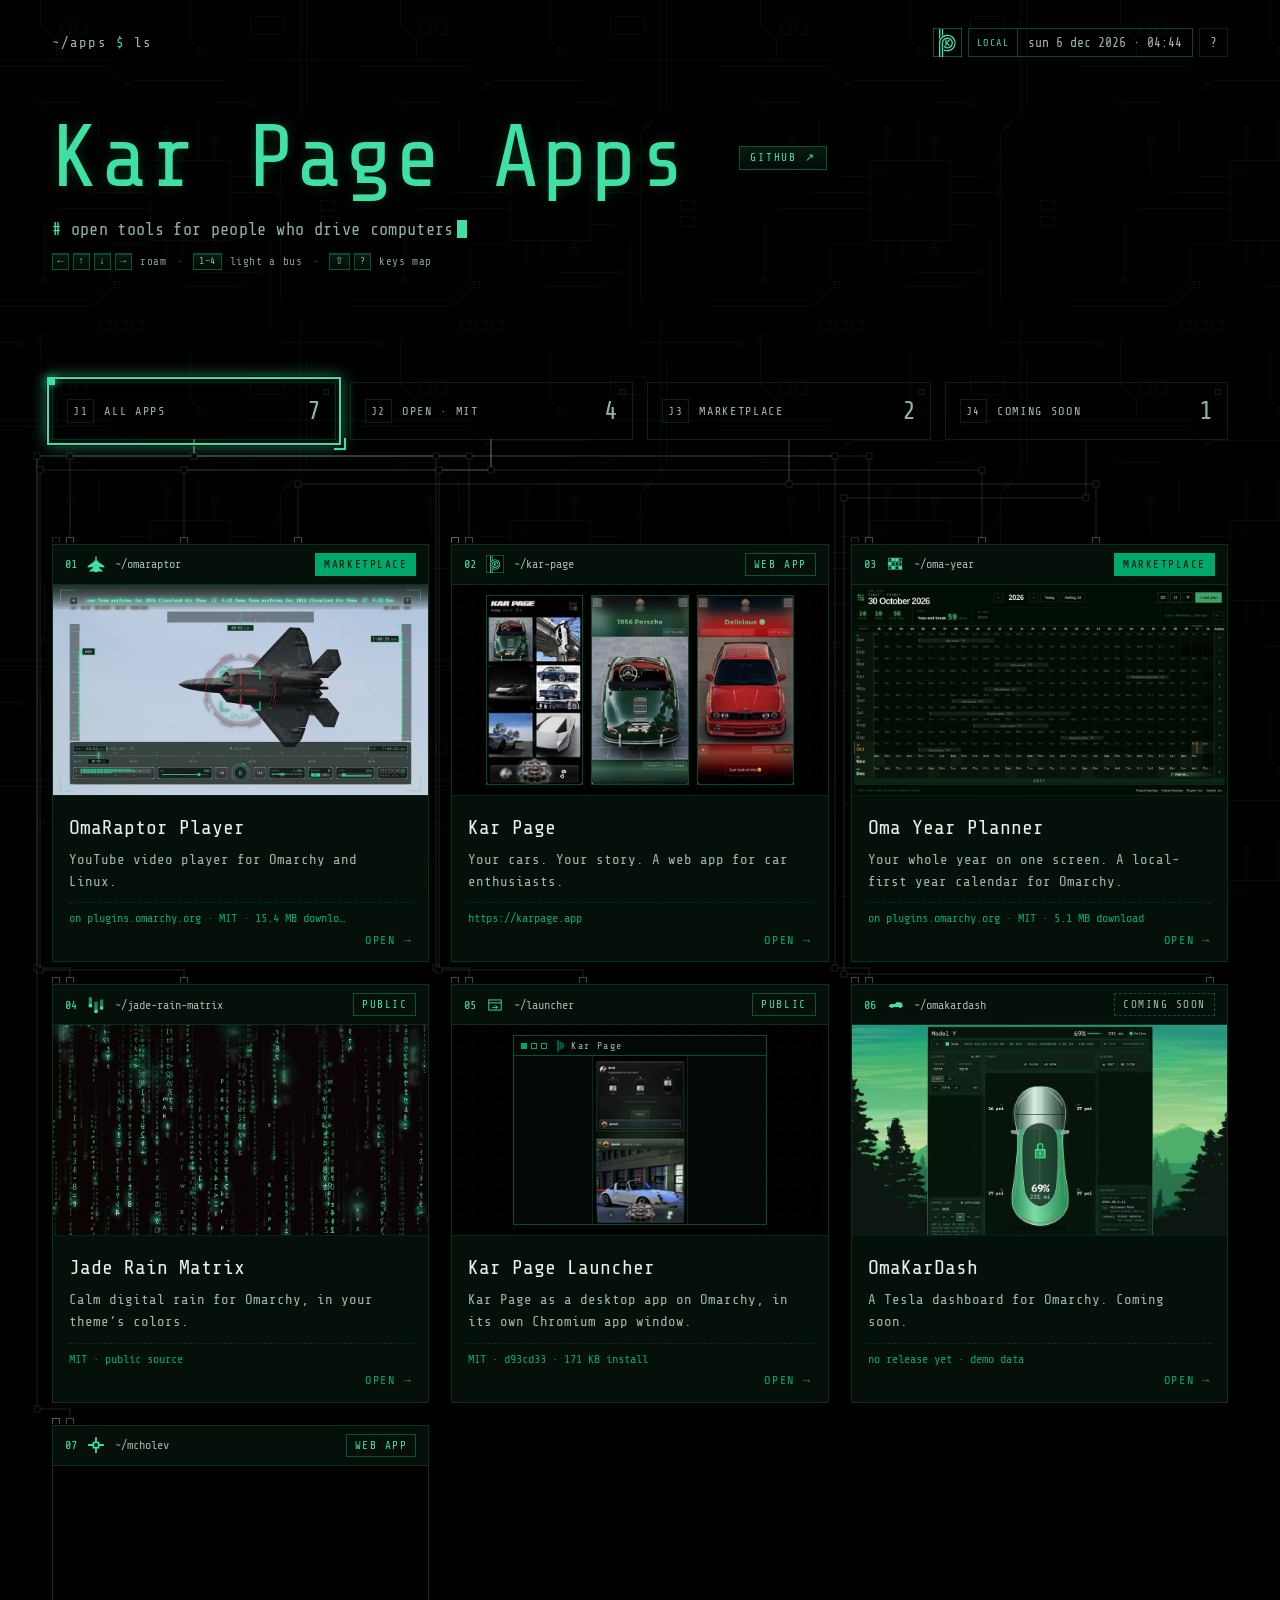
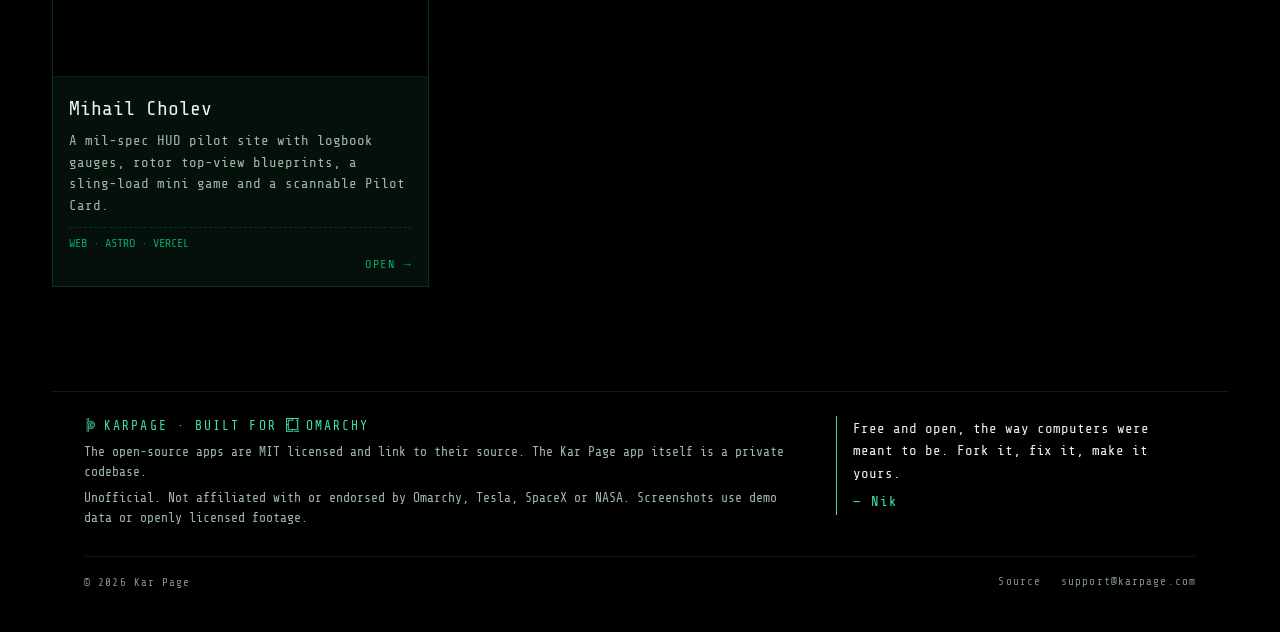
==== commit 7ea49efb: "Add the Mihail Cholev website to the apps board. List mcholev.com as a web app, labeled WEB · ASTRO " ====
--- a/site/index.html
+++ b/site/index.html
@@ -8,13 +8,13 @@
 <meta name="referrer" content="no-referrer">
 <meta http-equiv="Content-Security-Policy" content="default-src 'self'; img-src 'self'; style-src 'self'; script-src 'self'; font-src 'self'; base-uri 'none'; form-action 'none'; object-src 'none'; frame-src https://karpage.app">
 <title>Kar Page Apps</title>
-<meta name="description" content="Kar Page Apps: Open tools for people who drive computers. OmaRaptor Player, a free YouTube video player for Omarchy and Linux, plus Kar Page, Oma Year Planner, Jade Rain Matrix, the Kar Page Launcher and OmaKarDash.">
+<meta name="description" content="Kar Page Apps: Open tools for people who drive computers. OmaRaptor Player, a free YouTube video player for Omarchy and Linux, plus Kar Page, Oma Year Planner, Jade Rain Matrix, the Kar Page Launcher, OmaKarDash and Mihail Cholev.">
 <meta name="keywords" content="Omarchy apps, YouTube player, video player, YouTube video player for Omarchy, YouTube video player for Linux, Hyprland, mpv, yt-dlp, OmaRaptor Player, Kar Page, Oma Year Planner">
 <link rel="canonical" href="https://apps.karpage.com/">
 <meta property="og:type" content="website">
 <meta property="og:site_name" content="Kar Page Apps">
 <meta property="og:title" content="Kar Page Apps">
-<meta property="og:description" content="Kar Page Apps: Open tools for people who drive computers. OmaRaptor Player, a free YouTube video player for Omarchy and Linux, plus Kar Page, Oma Year Planner, Jade Rain Matrix, the Kar Page Launcher and OmaKarDash.">
+<meta property="og:description" content="Kar Page Apps: Open tools for people who drive computers. OmaRaptor Player, a free YouTube video player for Omarchy and Linux, plus Kar Page, Oma Year Planner, Jade Rain Matrix, the Kar Page Launcher, OmaKarDash and Mihail Cholev.">
 <meta property="og:url" content="https://apps.karpage.com/">
 <meta property="og:image" content="https://apps.karpage.com/img/og-home.png">
 <meta property="og:image:type" content="image/png">
@@ -41,11 +41,11 @@
 <div class="h1row"><h1>Kar Page Apps</h1><a class="kact" href="https://github.com/KarPage" rel="noopener"><span class="kact-k">GITHUB</span><span class="kact-a" aria-hidden="true">↗</span></a></div>
 <div class="ckrow"><button class="kpbox" type="button" aria-haspopup="dialog" aria-label="Kar Page. Open the preview card"><svg class="kpm" viewBox="0 0 2500 4172" aria-hidden="true" focusable="false"><use href="#kpm"/></svg></button><p class="clock" aria-hidden="true"><b>local</b><time>--- -- --- ---- · --:--</time></p><span class="keys qk" aria-hidden="true"><span class="qw"><kbd data-key="ArrowLeft">←</kbd><kbd data-key="ArrowUp">↑</kbd><kbd data-key="ArrowDown">↓</kbd><kbd data-key="ArrowRight">→</kbd></span><kbd class="qq" data-key="?">?</kbd></span></div>
 </div>
-<div class="pitchrow"><span class="hsub" aria-hidden="true"><span class="hs-t" data-tw="# open tools for people who drive computers|/omaraptor — youtube player for omarchy|/kar-page — your cars. your story.|/oma-year — your year on one screen|/jade-rain-matrix — calm digital rain|/launcher — kar page as a desktop app|/omakardash — your car on your desktop"><span class="sl">#</span> open tools for people who drive computers<span class="hs-c"></span></span></span></div>
+<div class="pitchrow"><span class="hsub" aria-hidden="true"><span class="hs-t" data-tw="# open tools for people who drive computers|/omaraptor — youtube player for omarchy|/kar-page — your cars. your story.|/oma-year — your year on one screen|/jade-rain-matrix — calm digital rain|/launcher — kar page as a desktop app|/omakardash — your car on your desktop|/mcholev — commercial helicopter pilot &amp; cfi"><span class="sl">#</span> open tools for people who drive computers<span class="hs-c"></span></span></span></div>
 <p class="ktip keys" aria-hidden="true"><i class="t-kb"><span class="kg"><kbd data-key="ArrowLeft">←</kbd><kbd data-key="ArrowUp">↑</kbd><kbd data-key="ArrowDown">↓</kbd><kbd data-key="ArrowRight">→</kbd><em>roam</em></span><span class="kd">·</span><span class="kg"><kbd class="w kn" data-key="1">1–4</kbd><em>light a bus</em></span><span class="kd">·</span><span class="kg"><kbd class="w" data-key="Shift">⇧</kbd><kbd data-key="?">?</kbd><em>keys map</em></span></i><i class="t-touch">tap a bus to light its apps · tap a card to open</i></p>
 <!-- hand-made home board: tools/build-site.py leaves index.html alone -->
 <p class="probe" id="probe" aria-live="polite"><span class="probe-t"></span><button class="reset" type="button" hidden>× ALL</button></p>
-<div class="pads" role="group" aria-label="Filter apps"><button class="pad" type="button" aria-pressed="false" aria-controls="grid" data-filter="all" data-name="all apps" aria-label="All apps: 6 apps"><i class="pled" aria-hidden="true"></i><span class="ref" aria-hidden="true">J1</span><span class="pk" aria-hidden="true"><span class="pl">all apps</span><span class="ps">all</span></span><span class="pv" aria-hidden="true">6</span></button><button class="pad" type="button" aria-pressed="false" aria-controls="grid" data-filter="open" data-name="open source · MIT" aria-label="Open source · mit: 4 apps"><i class="pled" aria-hidden="true"></i><span class="ref" aria-hidden="true">J2</span><span class="pk" aria-hidden="true"><span class="pl">open · MIT</span><span class="ps">open</span></span><span class="pv" aria-hidden="true">4</span></button><button class="pad" type="button" aria-pressed="false" aria-controls="grid" data-filter="marketplace" data-name="omarchy marketplace" aria-label="Omarchy marketplace: 2 apps"><i class="pled" aria-hidden="true"></i><span class="ref" aria-hidden="true">J3</span><span class="pk" aria-hidden="true"><span class="pl">marketplace</span><span class="ps">mkt</span></span><span class="pv" aria-hidden="true">2</span></button><button class="pad" type="button" aria-pressed="false" aria-controls="grid" data-filter="soon" data-name="coming soon" aria-label="Coming soon: 1 app"><i class="pled" aria-hidden="true"></i><span class="ref" aria-hidden="true">J4</span><span class="pk" aria-hidden="true"><span class="pl">coming soon</span><span class="ps">soon</span></span><span class="pv" aria-hidden="true">1</span></button></div>
+<div class="pads" role="group" aria-label="Filter apps"><button class="pad" type="button" aria-pressed="false" aria-controls="grid" data-filter="all" data-name="all apps" aria-label="All apps: 7 apps"><i class="pled" aria-hidden="true"></i><span class="ref" aria-hidden="true">J1</span><span class="pk" aria-hidden="true"><span class="pl">all apps</span><span class="ps">all</span></span><span class="pv" aria-hidden="true">7</span></button><button class="pad" type="button" aria-pressed="false" aria-controls="grid" data-filter="open" data-name="open source · MIT" aria-label="Open source · mit: 4 apps"><i class="pled" aria-hidden="true"></i><span class="ref" aria-hidden="true">J2</span><span class="pk" aria-hidden="true"><span class="pl">open · MIT</span><span class="ps">open</span></span><span class="pv" aria-hidden="true">4</span></button><button class="pad" type="button" aria-pressed="false" aria-controls="grid" data-filter="marketplace" data-name="omarchy marketplace" aria-label="Omarchy marketplace: 2 apps"><i class="pled" aria-hidden="true"></i><span class="ref" aria-hidden="true">J3</span><span class="pk" aria-hidden="true"><span class="pl">marketplace</span><span class="ps">mkt</span></span><span class="pv" aria-hidden="true">2</span></button><button class="pad" type="button" aria-pressed="false" aria-controls="grid" data-filter="soon" data-name="coming soon" aria-label="Coming soon: 1 app"><i class="pled" aria-hidden="true"></i><span class="ref" aria-hidden="true">J4</span><span class="pk" aria-hidden="true"><span class="pl">coming soon</span><span class="ps">soon</span></span><span class="pv" aria-hidden="true">1</span></button></div>
 <div class="bus" aria-hidden="true"></div>
 </header>
 <main id="apps" tabindex="-1">
@@ -80,6 +80,11 @@
 <div class="tile-shot"><picture><source type="image/avif" srcset="img/okd6-jade.avif 1x, img/okd6-jade-2x.avif 2x"><source type="image/webp" srcset="img/okd6-jade.webp 1x, img/okd6-jade-2x.webp 2x"><img draggable="false" src="img/okd6-jade.png" alt="OmaKarDash Jade theme on a Model Y: 69 percent charge and 231 miles, unplugged with an 80 percent charge limit, climate off at 77°F inside and 75°F outside, tires at 36 and 37 psi, the car locked, and software 2026.38.5.11 installed. Flash, honk, vent and close controls sit on the panels." width="960" height="583" decoding="async" loading="lazy"></picture></div>
 <div class="tile-body"><h2>OmaKarDash</h2><p>A Tesla dashboard for Omarchy. Coming soon.</p><code class="tile-meta">no release yet · demo data</code><span class="go" aria-hidden="true">OPEN →</span></div>
 </a></li>
+<li data-tags="all"><a class="tile" href="/mcholev">
+<div class="tile-bar"><span class="num">07</span><span class="mark" aria-hidden="true"><svg viewBox="0 0 32 32" fill="currentColor"><path fill-rule="evenodd" d="M14.4 2h3.2V10h-3.2zM14.4 22h3.2V30h-3.2zM2 14.4H10v3.2H2zM22 14.4h8v3.2h-8zM10 10h12v12H10zm3 3h6v6h-6z"/></svg></span><span class="tile-path">~/mcholev</span><span class="badge s-web-app">WEB APP</span></div>
+<div class="tile-shot"><picture><source type="image/avif" srcset="img/mcholev-cover.avif"><source type="image/webp" srcset="img/mcholev-cover.webp"><img draggable="false" src="img/mcholev-cover.png" alt="Mihail Cholev site cover: a Mil Mi-17-1V on the flight line above a dark HUD, with the name, commercial helicopter and CFI tags, and logbook gauges for total time, PIC, cross-country, dual given, Bell 206 and types." width="1440" height="900" decoding="async" loading="lazy"></picture></div>
+<div class="tile-body"><h2>Mihail Cholev</h2><p>A mil-spec HUD pilot site with logbook gauges, rotor top-view blueprints, a sling-load mini game and a scannable Pilot Card.</p><code class="tile-meta">WEB · ASTRO · VERCEL</code><span class="go" aria-hidden="true">OPEN →</span></div>
+</a></li>
 </ul>
 </main>
 <footer class="foot">
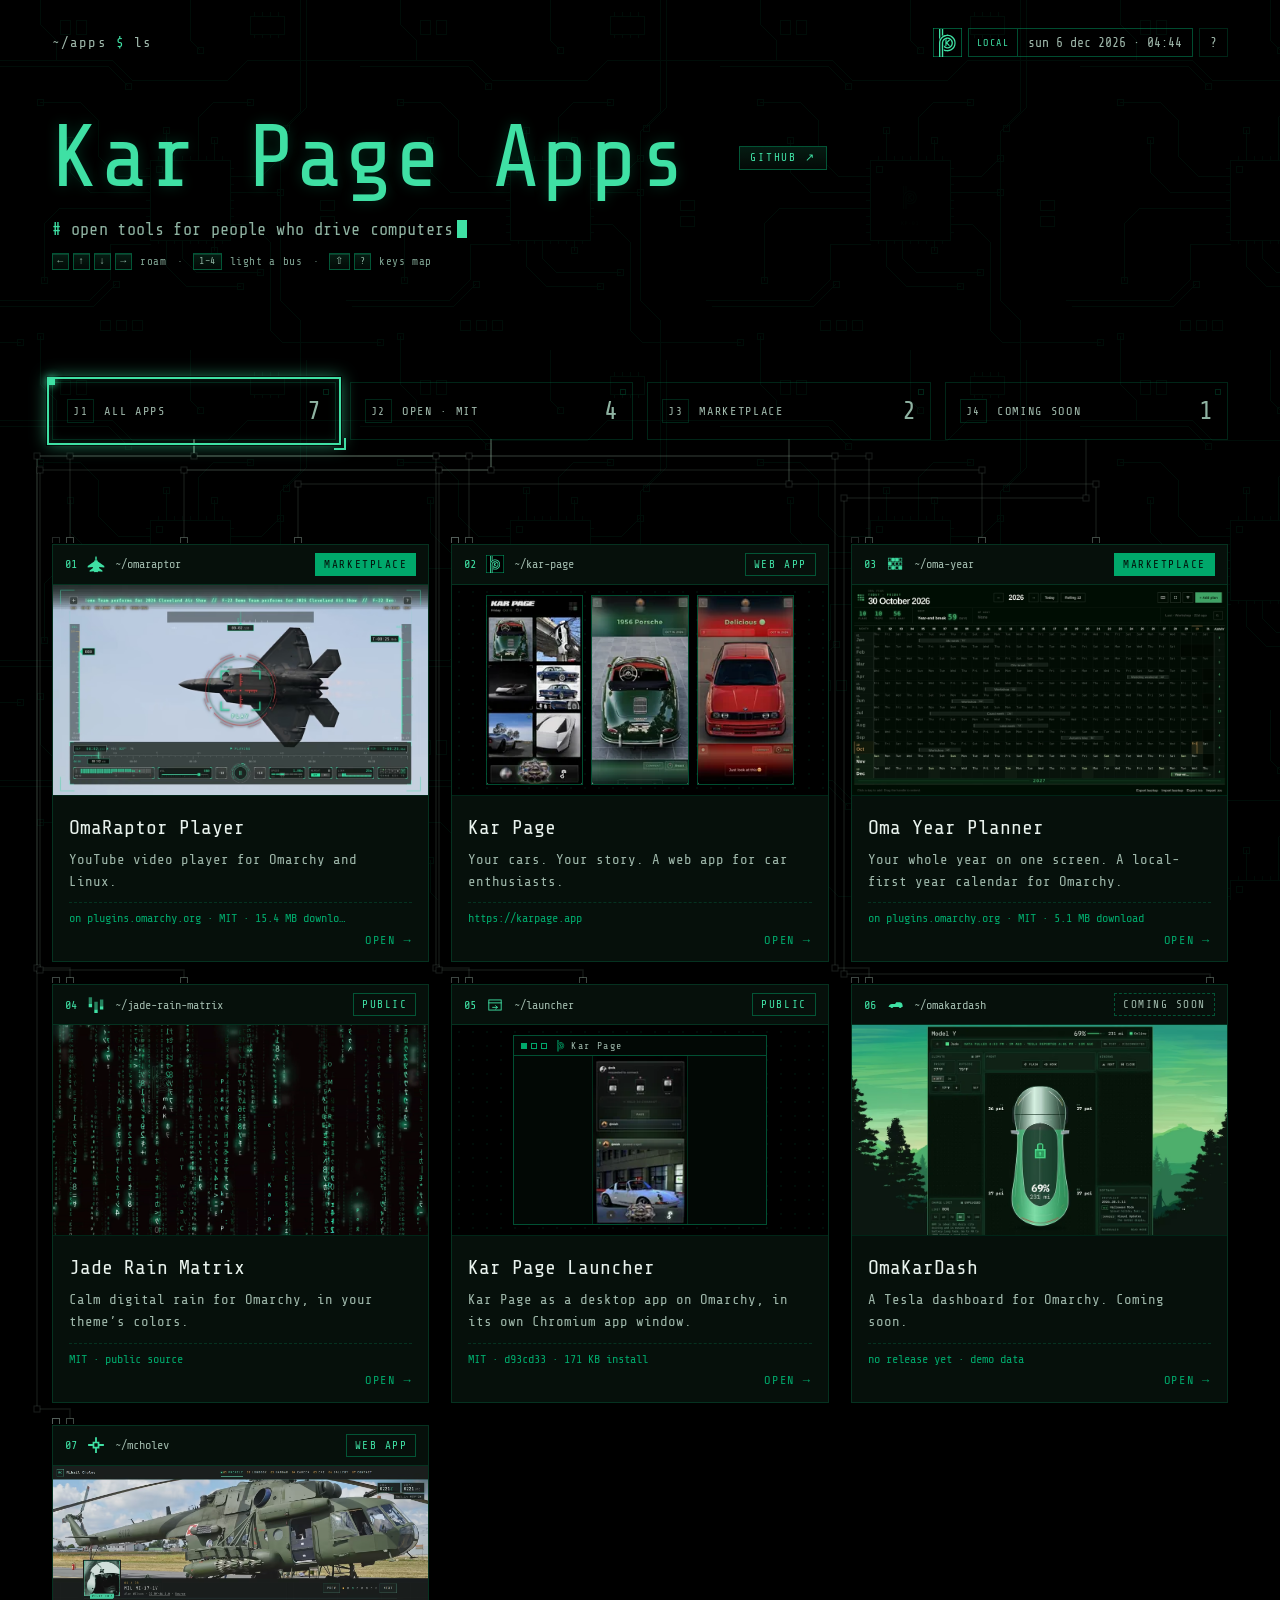
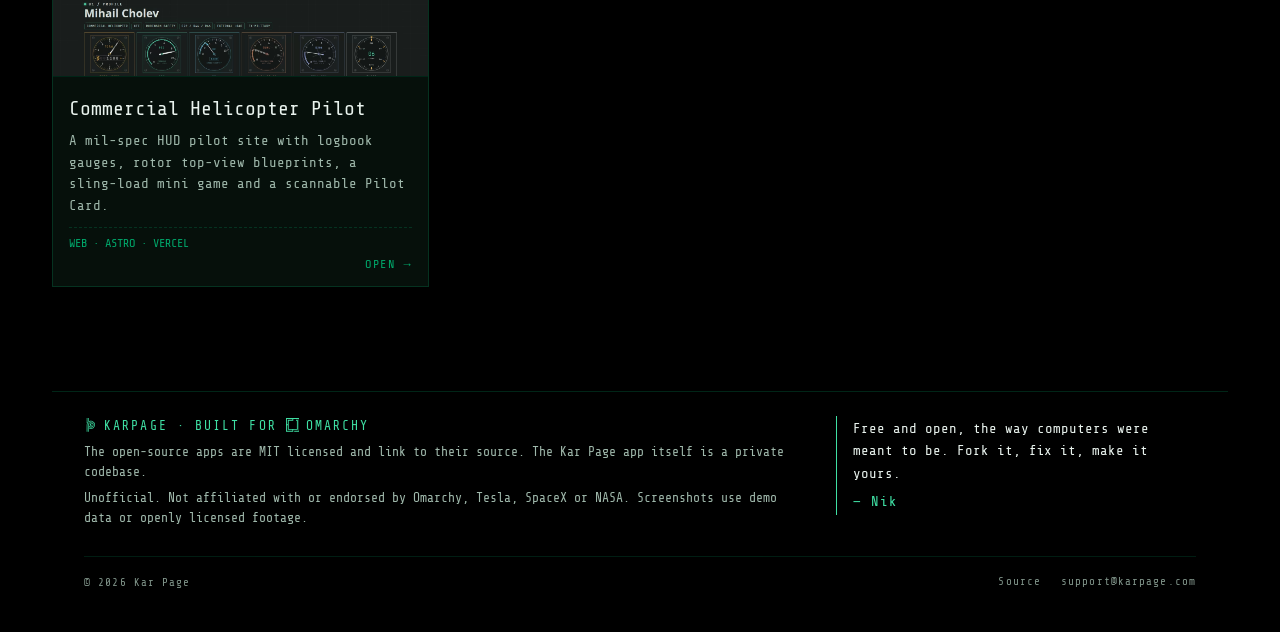
==== commit 56db957c: "Retitle the pilot listing and show its cover. The card and listing page are titled Commercial Helico" ====
--- a/site/index.html
+++ b/site/index.html
@@ -8,13 +8,13 @@
 <meta name="referrer" content="no-referrer">
 <meta http-equiv="Content-Security-Policy" content="default-src 'self'; img-src 'self'; style-src 'self'; script-src 'self'; font-src 'self'; base-uri 'none'; form-action 'none'; object-src 'none'; frame-src https://karpage.app">
 <title>Kar Page Apps</title>
-<meta name="description" content="Kar Page Apps: Open tools for people who drive computers. OmaRaptor Player, a free YouTube video player for Omarchy and Linux, plus Kar Page, Oma Year Planner, Jade Rain Matrix, the Kar Page Launcher, OmaKarDash and Mihail Cholev.">
+<meta name="description" content="Kar Page Apps: Open tools for people who drive computers. OmaRaptor Player, a free YouTube video player for Omarchy and Linux, plus Kar Page, Oma Year Planner, Jade Rain Matrix, the Kar Page Launcher, OmaKarDash and Commercial Helicopter Pilot.">
 <meta name="keywords" content="Omarchy apps, YouTube player, video player, YouTube video player for Omarchy, YouTube video player for Linux, Hyprland, mpv, yt-dlp, OmaRaptor Player, Kar Page, Oma Year Planner">
 <link rel="canonical" href="https://apps.karpage.com/">
 <meta property="og:type" content="website">
 <meta property="og:site_name" content="Kar Page Apps">
 <meta property="og:title" content="Kar Page Apps">
-<meta property="og:description" content="Kar Page Apps: Open tools for people who drive computers. OmaRaptor Player, a free YouTube video player for Omarchy and Linux, plus Kar Page, Oma Year Planner, Jade Rain Matrix, the Kar Page Launcher, OmaKarDash and Mihail Cholev.">
+<meta property="og:description" content="Kar Page Apps: Open tools for people who drive computers. OmaRaptor Player, a free YouTube video player for Omarchy and Linux, plus Kar Page, Oma Year Planner, Jade Rain Matrix, the Kar Page Launcher, OmaKarDash and Commercial Helicopter Pilot.">
 <meta property="og:url" content="https://apps.karpage.com/">
 <meta property="og:image" content="https://apps.karpage.com/img/og-home.png">
 <meta property="og:image:type" content="image/png">
@@ -82,8 +82,8 @@
 </a></li>
 <li data-tags="all"><a class="tile" href="/mcholev">
 <div class="tile-bar"><span class="num">07</span><span class="mark" aria-hidden="true"><svg viewBox="0 0 32 32" fill="currentColor"><path fill-rule="evenodd" d="M14.4 2h3.2V10h-3.2zM14.4 22h3.2V30h-3.2zM2 14.4H10v3.2H2zM22 14.4h8v3.2h-8zM10 10h12v12H10zm3 3h6v6h-6z"/></svg></span><span class="tile-path">~/mcholev</span><span class="badge s-web-app">WEB APP</span></div>
-<div class="tile-shot"><picture><source type="image/avif" srcset="img/mcholev-cover.avif"><source type="image/webp" srcset="img/mcholev-cover.webp"><img draggable="false" src="img/mcholev-cover.png" alt="Mihail Cholev site cover: a Mil Mi-17-1V on the flight line above a dark HUD, with the name, commercial helicopter and CFI tags, and logbook gauges for total time, PIC, cross-country, dual given, Bell 206 and types." width="1440" height="900" decoding="async" loading="lazy"></picture></div>
-<div class="tile-body"><h2>Mihail Cholev</h2><p>A mil-spec HUD pilot site with logbook gauges, rotor top-view blueprints, a sling-load mini game and a scannable Pilot Card.</p><code class="tile-meta">WEB · ASTRO · VERCEL</code><span class="go" aria-hidden="true">OPEN →</span></div>
+<div class="tile-shot"><picture><source type="image/avif" srcset="img/mcholev-cover.avif 1x"><source type="image/webp" srcset="img/mcholev-cover.webp 1x"><img draggable="false" src="img/mcholev-cover.png" alt="Site cover: a Mil Mi-17-1V on the flight line above a dark HUD, with commercial helicopter and CFI tags and logbook gauges for total time, PIC, cross-country, dual given, Bell 206 and types." width="1440" height="900" decoding="sync" loading="eager"></picture></div>
+<div class="tile-body"><h2>Commercial Helicopter Pilot</h2><p>A mil-spec HUD pilot site with logbook gauges, rotor top-view blueprints, a sling-load mini game and a scannable Pilot Card.</p><code class="tile-meta">WEB · ASTRO · VERCEL</code><span class="go" aria-hidden="true">OPEN →</span></div>
 </a></li>
 </ul>
 </main>
